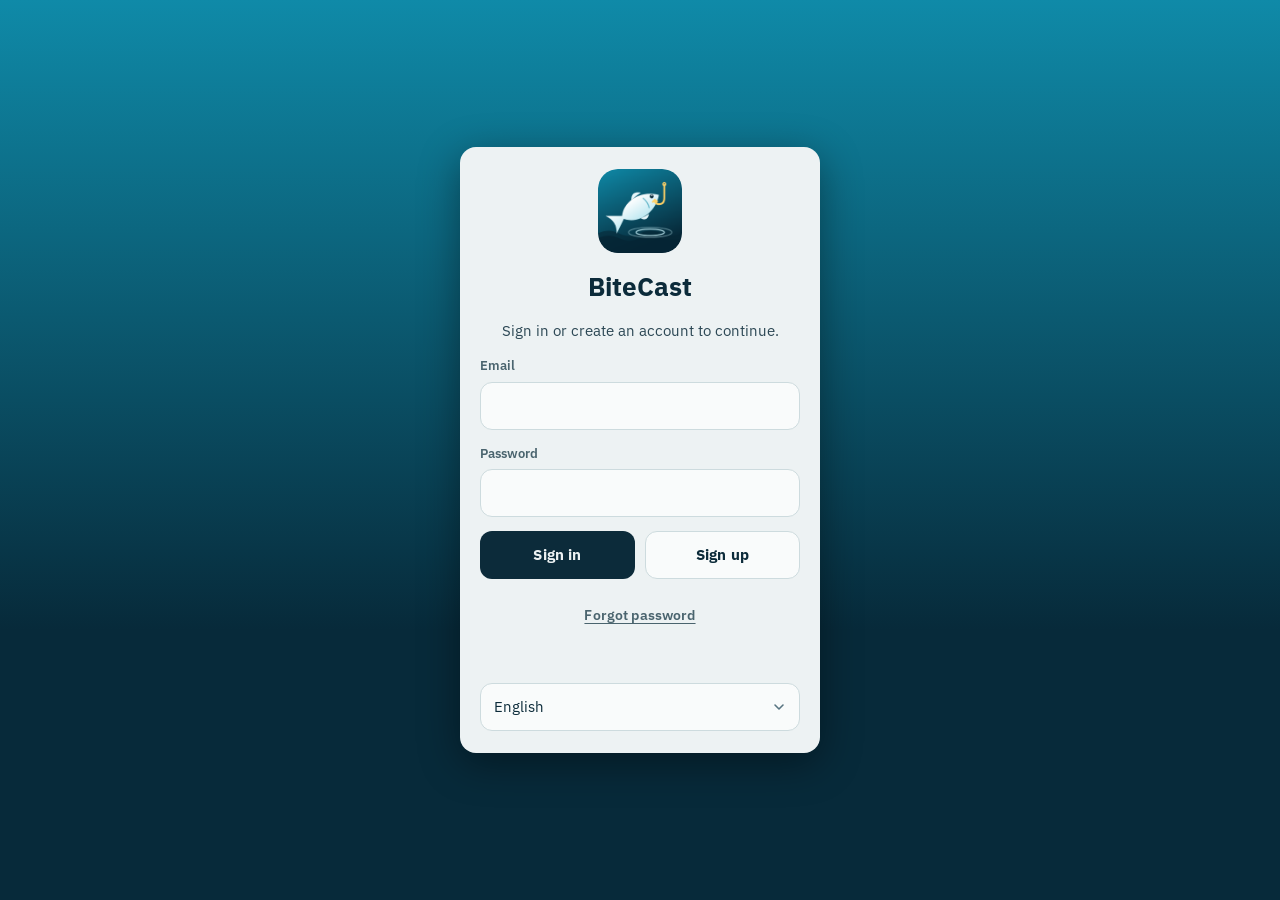
==== index.html @ e024a62d "Add files via upload" ====
<!doctype html>
<html lang="el">
<head>
<meta charset="utf-8">
<meta name="viewport" content="width=device-width,initial-scale=1,viewport-fit=cover,interactive-widget=resizes-content">
<meta name="theme-color" content="#0c2b3a">
<meta name="mobile-web-app-capable" content="yes">
<meta name="apple-mobile-web-app-capable" content="yes">
<meta name="apple-mobile-web-app-title" content="BiteCast">
<link rel="manifest" href="manifest.webmanifest">
<link rel="icon" href="icon-192.png">
<link rel="apple-touch-icon" href="apple-touch-icon.png">
<title>BiteCast</title>
<style>html.rst{background:#0c2b3a url(icon-192.png) center/84px no-repeat fixed!important}html.rst body{visibility:hidden}</style>
<script>try{if(sessionStorage.getItem("psaro-restore"))document.documentElement.classList.add("rst");}catch(e){}</script>
<script>try{if(!localStorage.getItem("psaro-sess"))document.documentElement.classList.add("gated");}catch(e){}</script>
<link rel="preconnect" href="https://fonts.googleapis.com">
<link rel="preconnect" href="https://fonts.gstatic.com" crossorigin>
<link rel="stylesheet" href="https://fonts.googleapis.com/css2?family=Barlow+Condensed:wght@600;700&family=IBM+Plex+Mono:wght@400;500&family=IBM+Plex+Sans:wght@400;500;600&display=swap">
<link rel="stylesheet" href="leaflet.css">
<link rel="stylesheet" href="style.css">
<link rel="stylesheet" href="redesign.css">
</head>
<body>
<script src="startpick.js"></script>
<div id="gate" role="dialog" aria-label="BiteCast">
  <div class="gbox">
    <img src="icon-192.png" alt="" width="84" height="84" class="glogo">
    <h1>BiteCast</h1>
    <p class="gtag">Συνδέσου ή φτιάξε λογαριασμό για να συνεχίσεις.</p>
    <label class="f">Email<input type="email" id="gEmail" autocomplete="username" inputmode="email"></label>
    <label class="f">Κωδικός<input type="password" id="gPass" autocomplete="current-password"></label>
    <div class="row"><button class="btn" id="gLogin" type="button">Σύνδεση</button><button class="btn ghost" id="gSignup" type="button">Εγγραφή</button></div>
    <button class="btn ghost sm" id="gForgot" type="button">Ξέχασα τον κωδικό</button>
    <p class="note" id="gMsg" role="status"></p>
    <select id="langSel2" class="nosub" aria-label="Γλώσσα / Language"><option value="el">Ελληνικά</option><option value="en">English</option></select>
  </div>
</div>
<div id="profile" hidden role="dialog" aria-label="Προφίλ">
  <div class="pbox">
    <div class="phead"><div class="avatar big" id="pAvatar">?</div><div><b id="pNameShow"></b><div class="note" id="acWho"></div></div><button type="button" class="btn ghost sm" id="pClose">Κλείσιμο</button></div>
    <div id="pMain">
      <div class="seg" id="pRange" role="group" aria-label="Περίοδος"><button type="button" data-r="28" aria-pressed="true">28 ημέρες</button><button type="button" data-r="year" aria-pressed="false">Έτος</button><button type="button" data-r="all" aria-pressed="false">Όλα</button></div>
      <div class="card" id="pRng" style="margin:8px 0"></div>
      <div class="pstats" id="pStats"></div>
    </div>
    <div id="pSettings" hidden>
      <div class="row"><button class="backbtn" id="pBackMain" type="button" aria-label="Προφίλ" title="Προφίλ"><svg viewBox="0 0 24 24" aria-hidden="true"><path d="M15 5l-7 7 7 7"/></svg></button></div>
    <div class="card setcard">
      <h3>Λογαριασμός</h3>
      <label class="f">Όνομα
        <span class="inl"><input type="text" id="pName" maxlength="40" autocomplete="name"><button class="btn sm" id="pNameSave" type="button">Αποθήκευση</button></span>
      </label>
      <label class="f">Γλώσσα / Language<select id="langSel" class="nosub"><option value="el">Ελληνικά</option><option value="en">English</option></select></label>
    </div>
    <div class="card setcard">
      <h3>Συγχρονισμός</h3>
      <p class="note" id="acStatus"></p>
      <button class="btn sm" id="acSync" type="button">Συγχρονισμός τώρα</button>
    </div>
    <div class="card setcard">
      <h3>Κωδικός</h3>
      <label class="f">Νέος κωδικός
        <span class="inl"><input type="password" id="pPass" autocomplete="new-password"><button class="btn ghost sm" id="pPassSave" type="button">Αλλαγή</button></span>
      </label>
      <p class="note" id="pMsg" role="status"></p>
    </div>
    <div class="card" id="dgCard">
      <h3>Έλεγχος δεδομένων</h3>
      <p class="note">Ψάχνει για διπλά τσιμπήματα, έξοδοι που επικαλύπτονται ή κρατούν υπερβολικά πολύ, ξεχασμένη ενεργή έξοδο και λάθος σύνολα σε παλιές εξόδους. Τίποτα δεν αλλάζει χωρίς να το πατήσεις.</p>
      <div class="row"><button class="btn sm" id="dgRun" type="button">Έλεγχος τώρα</button></div>
      <div id="dgOut"></div>
    </div>
    <div class="card" id="pContacts">
      <h3>Επαφή ασφαλείας</h3>
      <p class="note">Το άτομο που ειδοποιείται αυτόματα αν δεν γυρίσεις στην ώρα σου ή αν χαθεί η επαφή μαζί σου. Δεν χρειάζεται να έχει την εφαρμογή.</p>
      <label class="f">Όνομα επαφής<input type="text" id="sfName" maxlength="40" autocomplete="off"></label>
      <label class="f">Τηλέφωνο επαφής (με κωδικό χώρας)<input type="tel" id="sfPhone" placeholder="+357…" inputmode="tel" autocomplete="off"></label>
      <label class="f">Email επαφής (αυτόματη ειδοποίηση)<input type="email" id="sfEmail" maxlength="80" autocomplete="off" inputmode="email"></label>
      <div id="sfTgBox" hidden>
        <div class="label">Telegram επαφής (αυτόματη ειδοποίηση, δωρεάν)</div>
        <div class="row"><button class="btn ghost sm" id="sfTgLink" type="button">Στείλε σύνδεσμο σύνδεσης</button></div>
        <p class="note" id="sfTgState"></p>
      </div>
      <div id="selfTgBox" hidden>
        <div class="label">Το δικό μου Telegram (έλεγχος «είσαι καλά;»)</div>
        <p class="note">Αν χαθεί η επαφή με το κινητό σου στη θάλασσα, το BiteCast σε ρωτάει πρώτα εσένα στο Telegram. Ειδοποιεί την επαφή σου μόνο αν δεν απαντήσεις.</p>
        <div class="row"><button class="btn ghost sm" id="selfTgLink" type="button">Σύνδεση του Telegram μου</button></div>
        <p class="note" id="selfTgState"></p>
      </div>
      <div class="row" style="margin-top:8px"><button class="btn sm" id="sfSave" type="button">Αποθήκευση επαφής</button></div>
      <p class="note" id="sfCMsg" role="status"></p>
    </div>
    <div class="card">
      <h3>Αναγνώριση ψαριού με AI</h3>
      <p class="note">Προαιρετικό. Η φωτογραφία στέλνεται στο Claude (Anthropic) για να προτείνει είδος. Χρειάζεσαι δικό σου κλειδί API από το console.anthropic.com με πιστωτικό υπόλοιπο, και η κάθε αναγνώριση χρεώνεται στον λογαριασμό σου. Φτιάξε ξεχωριστό κλειδί με χαμηλό όριο δαπανών. Το κλειδί μένει μόνο σε αυτή τη συσκευή.</p>
      <label class="f">Κλειδί API<input type="password" id="aiKey" autocomplete="off" placeholder="sk-ant-..."></label>
      <div class="row" style="margin-top:8px"><button class="btn sm" type="button" id="aiSave">Αποθήκευση</button><button class="btn sm ghost" type="button" id="aiClear">Διαγραφή κλειδιού</button></div>
      <div class="note" id="aiMsg" style="margin-top:6px"></div>
    </div>
    <div class="row"><button class="btn" id="acLogout" type="button">Αποσύνδεση</button></div>
    <p class="note verline" id="appVer" style="text-align:center;margin-top:10px"></p>
    </div>
  </div>
</div>
<div id="tripSheet" hidden role="dialog" aria-label="Έξοδος για ψάρεμα">
  <div class="pbox">
    <div class="card" id="safeCard">
      <div class="sheethead"><span></span><button type="button" class="btn ghost sm" id="tripClose">Κλείσιμο</button></div>
      <div class="sfhead"><h3 id="sfTitle">Έξοδος για ψάρεμα</h3><span class="pill" id="sfBadge" hidden></span></div>
      <div id="safeIdle">
        <p class="note">Συμπλήρωσε και πάτα Έναρξη όταν φεύγεις. Η εφαρμογή παρακολουθεί την έξοδό σου και ειδοποιεί αυτόματα την επαφή ασφαλείας σου αν κάτι δεν πάει καλά.</p>
        <p class="note sfwarn" id="sfNoC" hidden>Δεν έχεις ορίσει επαφή ασφαλείας. <button type="button" class="btn ghost sm" id="sfGoProf">Πρόσθεσέ την στο προφίλ</button></p>
        <button class="btn acc big" id="sfOpen" type="button" hidden>▶ Έναρξη εξόδου</button>
        <div id="sfForm">
          <div class="sfsec"><label class="f">Πού πας<input type="text" id="sfRoute" maxlength="120" placeholder="π.χ. Λατσί, ύφαλος βόρεια του φάρου"></label></div>
          <div class="sfsec"><div class="sflabel">Επιστροφή σε</div>
            <div class="sfdur" id="sfDur"><button type="button" class="chip" data-h="2">2 ώρες</button><button type="button" class="chip" data-h="4">4 ώρες</button><button type="button" class="chip" data-h="6">6 ώρες</button><button type="button" class="chip" data-h="8">8 ώρες</button></div>
            <label class="f sftime"><span>ή ώρα επιστροφής</span><input type="time" id="sfTime"></label></div>
          <div class="sfsec sfsafe"><div class="sflabel">Ασφάλεια</div>
            <label class="f">Έλεγχος αν χαθεί η επαφή με το κινητό
              <select id="sfSil"><option value="0">Χωρίς</option><option value="30">Μετά από 30 λεπτά</option><option value="60" selected>Μετά από 60 λεπτά</option><option value="90">Μετά από 90 λεπτά</option></select>
            </label>
            <p class="note" id="sfSilNote"></p></div>
          <button class="btn acc big sfgo" id="sfStart" type="button">▶ Έναρξη εξόδου</button>
        </div>
      </div>
      <div id="safeActive" hidden>
        <p><b id="sfInfo"></b></p>
        <p class="note" id="sfLast"></p>
        <p class="note" id="sfMon"></p>
        <p class="note sfwarn" id="sfWx" hidden></p>
        <div class="row"><button class="btn acc big" id="sfBack" type="button">■ Τέλος εξόδου</button></div>
        <div class="row" style="margin-top:8px">
          <button class="btn ghost" id="sfExt" type="button">+30 λεπτά</button>
          <button class="btn ghost" id="sfShare" type="button">Στείλε το σχέδιο</button>
        </div>
        <div class="row" style="margin-top:8px"><button class="btn danger" id="sfSos" type="button">Στείλε SOS με τη θέση μου</button></div>
      </div>
      <p class="note" id="sfSrv"></p>
      <p class="note" id="sfMsg" role="status"></p>
    </div>
  </div>
</div>
<div class="wrap">
  <header class="top">
    <div class="toprow">
      <div class="brand"><img src="icon-192.png" alt="" width="26" height="26" style="vertical-align:-6px;border-radius:6px;margin-right:8px">BiteCast</div>
      <div class="topr"><button type="button" id="tripBtn" class="tripbtn" aria-label="Έξοδος για ψάρεμα">▶ Έξοδος</button><button type="button" id="sosBtn" class="sosbtn" hidden aria-label="SOS">SOS</button><button type="button" id="profBtn" class="avatar" aria-label="Προφίλ">?</button></div>
    </div>
    <div class="mapbrand" aria-hidden="true"><img src="icon-192.png" alt="" width="24" height="24"><span>BiteCast</span></div>
    <div class="stripwrap"><div class="strip" id="hdrStrip"></div><button type="button" class="sc more" id="hdrToggle" aria-expanded="false" aria-label="Περισσότερες λεπτομέρειες">Όλα ▾</button></div>
    <div id="hdrMore" hidden>
    <div class="card" id="seaCard">
      <h3>Θάλασσα και ρεύμα</h3>
      <div class="tiles" id="seaTiles"></div>
      <p class="note" id="seaNote" style="margin:8px 0 0"></p>
    </div>
    <div class="card skycard">
      <h3>Ουρανός</h3>
      <div class="moonrow">
        <svg id="moonSvg" width="92" height="92" viewBox="-24 -24 48 48" aria-hidden="true" class="moonsvg"></svg>
        <div>
          <h3 id="moonName" style="margin:0"></h3>
          <div class="muted" id="moonSub"></div>
          <div class="illum"><i id="illumBar"></i></div>
          <div class="note" id="moonNext" style="margin-top:6px"></div>
        </div>
      </div>
      <svg id="sunArc" viewBox="0 0 320 120" class="sunarc" aria-hidden="true"></svg>
      <div class="times mono" id="sunTimes" style="margin-top:8px"></div>
    </div>
    </div>
  </header>

  <!-- ΣΗΜΕΡΑ -->
  <section class="tab" id="tab-today" hidden>
    <div class="seg tabseg" role="group" aria-label="Καιρός"><button type="button" data-go="today" aria-pressed="true">Σήμερα</button><button type="button" data-go="fc" aria-pressed="false">Πρόγνωση</button></div>
    <div class="card hero2" id="liveBox">
      <div class="h2top">
        <div><div class="label">Καιρός από την τοποθεσία σου</div><div class="note" id="liveSub"></div></div>
        <button class="btn sm" id="liveRefresh" type="button">Ανανέωση</button>
      </div>
      <div class="h2score">
        <div class="ring">
          <svg viewBox="0 0 120 120" aria-hidden="true"><circle class="rbg" cx="60" cy="60" r="52"/><circle class="rfg" id="ringFg" cx="60" cy="60" r="52" transform="rotate(-90 60 60)"/></svg>
          <div class="score" id="score">0<small>/100</small></div>
        </div>
        <div class="h2txt">
          <div class="label">Δείκτης δραστηριότητας ψαριών</div>
          <p id="scoreText" class="big"></p>
          <span class="pill" id="safePill"></span>
          <div class="note" id="safeText" style="margin-top:4px"></div>
        </div>
      </div>
      <div class="tiles" id="tiles"></div>
      <div id="liveMain" hidden></div>
      <details class="scen">
        <summary>Αλλαγή σεναρίου (ημέρα, άνεμος, κύμα…)</summary>
        <div class="grid2 stack" style="margin-top:10px">
          <label class="f">Ημέρα εξόδου<input type="date" id="dDate"></label>
          <label class="f">Πίεση
            <select id="dPress">
              <option value="slow">Πέφτει αργά</option>
              <option value="stable" selected>Σταθερή</option>
              <option value="rise">Ανεβαίνει</option>
              <option value="fast">Πέφτει απότομα</option>
            </select>
          </label>
          <label class="f"><span>Άνεμος <b class="mono" id="vWind"></b></span><input type="range" id="dWind" min="0" max="40" step="1" value="8"></label>
          <label class="f"><span>Κύμα <b class="mono" id="vWave"></b></span><input type="range" id="dWave" min="0" max="3" step="0.1" value="0.4"></label>
          <label class="f">Ουρανός
            <select id="dCloud">
              <option value="clear">Καθαρός</option>
              <option value="part" selected>Λίγα σύννεφα</option>
              <option value="over">Συννεφιά</option>
            </select>
          </label>
          <div class="f"><span>Πρόγνωση</span>
            <span><a href="https://www.windy.com" target="_blank" rel="noopener">Windy</a> · <a href="https://www.windguru.cz" target="_blank" rel="noopener">Windguru</a></span>
          </div>
        </div>
        <p class="note" style="margin:10px 0 0">Ο άνεμος, το κύμα, η πίεση και ο ουρανός έρχονται αυτόματα από την τοποθεσία σου. Μπορείς να τα αλλάξεις με το χέρι για να δεις άλλα σενάρια.</p>
      </details>
    </div>

    <div class="card" id="factorsCard">
      <h3>Γιατί αυτός ο βαθμός</h3>
      <div class="factors" id="factors"></div>
    </div>

    <div class="card">
      <h3>Ώρες της ημέρας</h3>
      <svg class="chart" id="hourChart" viewBox="0 0 480 150" role="img" aria-label="Δείκτης δραστηριότητας ανά ώρα"></svg>
      <div class="label" style="margin-top:8px">Καλύτερα παράθυρα</div>
      <div class="win" id="windows"></div>
      <p class="note" style="margin:10px 0 0">Ώρες της τοποθεσίας σου. Βασίζονται σε χαράματα, σούρουπο και θέση της σελήνης. Η σελήνη υπολογίζεται κατά προσέγγιση, με απόκλιση περίπου μίας ώρας.</p>
    </div>

    <div class="card" id="bestCard">
      <h3>Πού να πας τώρα</h3>
      <div id="bestBody"></div>
    </div>

    <div class="card" id="recoCard" hidden>
      <h3>Τι να βάλεις τώρα</h3>
      <div id="recoBody"></div>
    </div>

    <p class="note">Καιρός και κύμα: <a href="https://open-meteo.com" target="_blank" rel="noopener">Open-Meteo.com</a> (θαλάσσια δεδομένα: DWD). Ενδεικτικές τιμές, όχι επίσημη πρόγνωση.</p>
  </section>

  <!-- ΠΡΟΓΝΩΣΗ -->
  <section class="tab" id="tab-fc" hidden>
    <div class="seg tabseg" role="group" aria-label="Καιρός"><button type="button" data-go="today" aria-pressed="false">Σήμερα</button><button type="button" data-go="fc" aria-pressed="true">Πρόγνωση</button></div>
    <div class="seg" id="fcSeg" role="group" aria-label="Είδος πρόγνωσης"><button type="button" data-s="gen" aria-pressed="true">Γενική πρόγνωση</button><button type="button" data-s="mine" aria-pressed="false">Δικά μου δεδομένα</button><button type="button" data-s="adv" aria-pressed="false">Τι να ψαρέψω</button></div>
    <div class="card" id="plCard">
      <div class="label srlbl">Τοποθεσία</div>
      <div class="chips" id="plChips"></div>
      <div class="plbar">
        <div class="plsearch">
          <input type="search" id="plQ" maxlength="60" placeholder="Αναζήτηση π.χ. Λεμεσός" autocomplete="off" aria-label="Αναζήτηση τοποθεσίας">
          <button class="plgo" id="plGo" type="button" aria-label="Αναζήτηση" title="Αναζήτηση"><svg viewBox="0 0 24 24" aria-hidden="true"><circle cx="11" cy="11" r="6.5"/><path d="M16 16l4.5 4.5"/></svg></button>
        </div>
        <button class="plic" id="plSpots" type="button" aria-label="Από τα σημεία μου" title="Από τα σημεία μου"><svg viewBox="0 0 24 24" aria-hidden="true"><path d="M12 21s-6-5.6-6-10.2A6 6 0 0 1 18 10.8C18 15.4 12 21 12 21z"/><circle cx="12" cy="10.5" r="2.2"/></svg></button>
        <button class="plic" id="plMap" type="button" aria-label="Επιλογή στον χάρτη" title="Επιλογή στον χάρτη"><svg viewBox="0 0 24 24" aria-hidden="true"><path d="M9 4L3.5 6v14L9 18l6 2 5.5-2V4L15 6 9 4z"/><path d="M9 4v14M15 6v14"/></svg></button>
      </div>
      <div class="list" id="plRes"></div>
      <div class="chips" id="plSpotList" hidden></div>
    </div>
    <div id="fcGen">
    <div class="card" id="fcHead">
      <div class="fchead">
        <div class="fcid"><div class="fckick">Πρόγνωση για</div><h3 id="fcName"></h3><div class="note" id="fcSub"></div></div>
        <div class="fcact"><button class="btn sm ghost" id="fcWatch" type="button" aria-pressed="false">🔔 Ειδοποιήσεις</button><button class="btn sm ghost" id="fcRefresh" type="button">Ανανέωση</button></div></div>
      <div class="fcbest" id="fcBest"></div>
      <div class="wk" id="fcWeek"></div>
      <div class="row" style="margin-top:8px;gap:6px"><button class="btn ghost sm" id="plRen" type="button" hidden>✏️ Μετονομασία</button><button class="btn ghost sm" id="plDel" type="button" hidden>🗑 Διαγραφή τοποθεσίας</button></div>
    </div>
    <div class="list" id="fcDays"></div>
    <p class="note" id="fcNote"></p>
    <div class="card" id="ntCard">
      <h3>Ειδοποιήσεις για καλές μέρες</h3>
      <p class="note">Σε ειδοποιεί όταν η πρόγνωση των επόμενων 7 ημερών δείχνει καλή μέρα ψαρέματος στις τοποθεσίες που έχουν 🔔. Κάθε τοποθεσία που αναζητάς προστίθεται αυτόματα.</p>
      <label class="chk" style="border:0"><input type="checkbox" id="ntOn"><label for="ntOn">Ειδοποίησέ με για καλές μέρες</label></label>
      <label class="chk" style="border:0"><input type="checkbox" id="ntPress" checked><label for="ntPress">Ειδοποίησέ με και για απότομες αλλαγές πίεσης</label></label>
      <label class="chk" style="border:0"><input type="checkbox" id="ntTurn"><label for="ntTurn">Ειδοποίησέ με στις καμπές της πίεσης (πριν και μόλις αρχίσει άνοδος ή πτώση)</label></label>
      <label class="f" style="margin-top:8px">Ελάχιστος δείκτης<select id="ntThr"><option value="65">65</option><option value="70">70</option><option value="75" selected>75</option><option value="80">80</option><option value="85">85</option></select></label>
      <div class="row" style="margin-top:8px"><button class="btn sm ghost" type="button" id="ntTest">Δοκιμαστική ειδοποίηση</button></div>
      <div class="note" id="ntMsg" style="margin-top:6px"></div>
    </div>
    <p class="note">Καιρός και κύμα: <a href="https://open-meteo.com" target="_blank" rel="noopener">Open-Meteo.com</a>. Ενδεικτικό μοντέλο, όχι επίσημη πρόγνωση. Η ακρίβεια μειώνεται μετά τις πρώτες 3 ημέρες.</p>
    </div>
    <div id="fcMine" hidden></div>
    <div id="fcAdv" hidden></div>
  </section>

  <!-- ΧΑΡΤΗΣ -->
  <section class="tab" id="tab-map">
    <div class="mapbox">
      <div id="lmap" aria-label="Παγκόσμιος χάρτης"></div>
      <div class="mapbtns">
        <button class="mbtn" id="bLayer" type="button" aria-label="Δορυφόρος ή χάρτης" title="Δορυφόρος / χάρτης"><svg viewBox="0 0 24 24"><path d="M12 3l9 5-9 5-9-5 9-5z"/><path d="M3 13l9 5 9-5"/></svg></button>
        <button class="mbtn" id="bSea" type="button" aria-pressed="false" aria-label="Ναυτικά σήματα" title="Ναυτικά σήματα (OpenSeaMap)"><svg viewBox="0 0 24 24"><path d="M12 3v14"/><path d="M12 5l6 5-6 3"/><path d="M5 20c3-3 5-3 7 0s4 3 7 0"/></svg></button>
        <button class="mbtn" id="bDepthMap" type="button" aria-pressed="false" aria-label="Βάθη θάλασσας" title="Βάθη θάλασσας (EMODnet)"><svg viewBox="0 0 24 24"><path d="M3 8c3-3 5-3 7 0s4 3 7 0 3-2 4-1"/><path d="M3 13c3-3 5-3 7 0s4 3 7 0 3-2 4-1"/><path d="M3 18c3-3 5-3 7 0s4 3 7 0 3-2 4-1"/></svg></button>
        <button class="mbtn" id="bZones" type="button" aria-pressed="true" aria-label="Απαγορευμένες περιοχές" title="Απαγορευμένες περιοχές ψαρέματος"><svg viewBox="0 0 24 24"><circle cx="12" cy="12" r="8"/><path d="M6.5 6.5l11 11"/></svg></button>
        <button class="mbtn" id="bQuick" type="button" aria-label="Γρήγορο τσίμπημα" title="Γρήγορο τσίμπημα (ένα πάτημα)"><svg viewBox="0 0 24 24"><path d="M13 2L5 14h6l-1 8 8-12h-6l1-8z"/></svg></button>
        <button class="mbtn" id="bLoc" type="button" aria-label="Η θέση μου" title="Η θέση μου"><svg viewBox="0 0 24 24"><circle cx="12" cy="12" r="4"/><path d="M12 2v4M12 18v4M2 12h4M18 12h4"/></svg></button>
        <button class="mbtn" id="bSpotPick" type="button" aria-label="Αποθήκευση σημείου στη θέση μου" title="Αποθήκευση σημείου εδώ που είμαι"><svg viewBox="0 0 24 24"><path d="M12 21s-6-6-6-11a6 6 0 1112 0c0 5-6 11-6 11z"/><path d="M12 7v6M9 10h6"/></svg></button>
      </div>
      <div class="zonewarn" id="zoneWarn" hidden></div>
      <div class="maphint" id="mapHint" hidden><span id="mapHintTxt"></span><button class="btn sm ghost" type="button" id="mapHintX">Άκυρο</button></div>
    </div>
    <p class="note" style="margin:-6px 0 0">Δορυφορική εικόνα: Esri. Χάρτης: © OpenStreetMap. Ναυτικά σήματα: OpenSeaMap. Δεν κάνει για ναυσιπλοΐα.</p>

    <form class="card" id="spotForm" hidden>
      <div class="fhead sfhead2"><h3 id="spotFormTitle">Νέο σημείο</h3><button class="btn ghost sm" type="button" id="sClose" aria-label="Κλείσιμο">✕</button></div>
      <div class="grid2 stack">
        <label class="f">Όνομα<input type="text" id="sName" required maxlength="60" placeholder="π.χ. Ύφαλος νότια του φάρου"></label>
        <label class="f">Τύπος
          <select id="sType">
            <option>Βράχια / ύφαλος</option><option>Άμμος</option><option>Ναυάγιο</option>
            <option>Ταμπλά / κατωφλι</option><option>Ρεύμα / ανοιχτά</option><option>Λιμάνι / μώλος</option><option>Άλλο</option>
          </select>
        </label>
        <label class="f">Γεωγραφικό πλάτος<input type="text" id="sLat" class="coordin" placeholder="N 35°03.602′"></label>
        <label class="f">Γεωγραφικό μήκος<input type="text" id="sLon" class="coordin" placeholder="E 032°23.856′"></label>
        <label class="f">Βάθος (m)<input type="number" id="sDepth" min="0" max="2000" step="1" inputmode="numeric"></label>
        <label class="f">Σημειώσεις<textarea id="sNotes" maxlength="400" placeholder="Δόλωμα, ρεύμα, ώρα που δούλεψε"></textarea></label>
      </div>
      <div class="err" id="sErr" role="alert"></div>
      <div class="row" style="margin-top:10px">
        <button class="btn acc" type="submit">Αποθήκευση</button>
        <button class="btn ghost" type="button" id="sCancel">Άκυρο</button>
      </div>
    </form>
    <div class="row"><button class="btn" type="button" id="sNew">Νέο σημείο με συντεταγμένες</button></div>
    <h2 style="margin:6px 0 0">Σημεία σου</h2>

    <div class="list" id="spotList"></div>
  </section>

  <!-- ΗΜΕΡΟΛΟΓΙΟ -->
  <section class="tab" id="tab-log" hidden>
    <div><h2>Ημερολόγιο</h2></div>
    <div class="seg" id="logSeg" role="group" aria-label="Προβολή ημερολογίου">
      <button type="button" data-l="trips" aria-pressed="true">Έξοδοι</button>
      <button type="button" data-l="bites" aria-pressed="false">Τσιμπήματα</button>
      <button type="button" data-l="stats" aria-pressed="false">Στατιστικά</button>
    </div>
    <div class="card" id="logRange"></div>
    <div class="col" id="l-trips">
    <div class="card stats" id="stats"></div>

    <button class="btn acc" type="button" id="tNew">+ Προσθήκη εξόδου χειροκίνητα</button>
    <form class="card" id="tripForm" hidden>
      <h3>Νέα έξοδος</h3>
      <div class="grid2 stack">
        <label class="f">Ημερομηνία<input type="date" id="tDate" required></label>
        <label class="f">Σημείο<input type="text" id="tSpot" list="spotNames" maxlength="60" placeholder="Επίλεξε ή γράψε"><datalist id="spotNames"></datalist></label>
        <label class="f">Τεχνική
          <select id="tTech"><option>Βυθού</option><option>Jigging</option><option>Τρόλινγκ</option><option>Spinning</option><option>Ζωντανό δόλωμα</option><option>Δίχτυ</option><option>Παραγάδι</option><option>Ζεμπίλι / παγίδα</option><option>Άλλο</option></select>
        </label>
        <label class="f">Είδη<input type="text" id="tSpecies" maxlength="80" placeholder="π.χ. σαργός, λιθρίνι"></label>
        <label class="f">Ψάρια (τεμάχια)<input type="number" id="tCount" min="0" step="1" inputmode="numeric" value="0"></label>
        <label class="f">Συνολικό βάρος (kg)<input type="number" id="tKg" min="0" step="0.1" inputmode="decimal" value="0"></label>
      </div>
      <label class="f" style="margin-top:12px">Σημειώσεις<textarea id="tNotes" maxlength="500" placeholder="Δόλωμα, άνεμος, ώρες, τι δούλεψε"></textarea></label>
      <div class="row" style="margin-top:10px"><button class="btn acc" type="submit">Αποθήκευση εξόδου</button><button class="btn ghost" type="button" id="tCancel">Άκυρο</button></div>
    </form>

    <div class="list" id="tripList"></div>
    </div>

    <div class="col" id="l-bites" hidden>
      <button class="btn acc" type="button" id="bNew">+ Νέο τσίμπημα</button>
      <label class="f" id="logSpWrap"><span>Είδος ψαριού</span><select id="logSp"><option value="">Όλα τα είδη</option></select></label>
      <div class="list" id="biteList"></div>
      <div class="list" id="missList"></div>
    </div>

    <div class="col" id="l-stats" hidden>
      <div class="seg" id="stSeg" role="group" aria-label="Στατιστικά"><button type="button" data-st="rod" aria-pressed="true">Ψάρεμα</button><button type="button" data-st="gear" aria-pressed="false">Στατικά</button></div>
      <div class="col" id="stGear" hidden></div>
      <label class="f">Είδος<select id="stSpecies"><option value="">Όλα τα είδη</option></select></label>
      <div class="col" id="stBody"></div>
    </div>

    <div class="card">
      <h3>Αντίγραφο ασφαλείας</h3>
      <p class="note">Τα δεδομένα και οι φωτογραφίες μένουν σε αυτή τη συσκευή. Κάνε εξαγωγή κάθε τόσο και πριν αλλάξεις κινητό. Το αρχείο περιέχει και τις φωτογραφίες.</p>
      <div class="row">
        <button class="btn sm" id="expBtn" type="button">Εξαγωγή</button>
        <button class="btn sm ghost" id="csvBites" type="button">CSV τσιμπήματα</button>
        <button class="btn sm ghost" id="csvTrips" type="button">CSV έξοδοι</button>
        <label class="btn sm ghost" style="cursor:pointer">Εισαγωγή<input type="file" id="impFile" accept="application/json,.json" hidden></label>
      </div>
      <div class="note" id="impMsg" style="margin-top:6px"></div>
    </div>
  </section>

  <!-- ΟΔΗΓΟΣ -->
  <section class="tab" id="tab-guide" hidden>
    <div class="row" style="align-items:center;gap:10px"><button type="button" class="backbtn" id="gBackProf" aria-label="Προφίλ" title="Προφίλ"><svg viewBox="0 0 24 24" aria-hidden="true"><path d="M15 5l-7 7 7 7"/></svg></button><h2 style="margin:0">Οδηγός</h2></div>
    <div class="seg" role="group" aria-label="Ενότητα οδηγού">
      <button type="button" data-g="species" aria-pressed="true">Είδη</button>
      <button type="button" data-g="tech" aria-pressed="false">Τεχνικές</button>
      <button type="button" data-g="law" aria-pressed="false">Νόμοι</button>
      <button type="button" data-g="safety" aria-pressed="false">Ασφάλεια</button>
      <button type="button" data-g="shops" aria-pressed="false">Μαγαζιά</button>
    </div>
    <div id="g-species" class="list">
      <input type="text" id="spQ" placeholder="Αναζήτηση είδους (ελληνικά, αγγλικά, λατινικά)" aria-label="Αναζήτηση είδους">
      <div class="note" id="spCount"></div>
      <div class="list" id="spList"></div>
      <button class="btn ghost" type="button" id="spOnline" hidden>Αναζήτηση online (GBIF)</button>
    </div>
    <div id="g-tech" class="list" hidden></div>
    <div id="g-law" class="list" hidden></div>
    <div id="g-shops" class="list" hidden>
      <div class="card">
        <h3>Κοντινά μαγαζιά ψαρικής</h3>
        <p class="note">Ανοίγει το Google Maps με αναζήτηση γύρω από τη θέση σου, με ώρες, τηλέφωνα και οδηγίες. Η θέση δεν αποθηκεύεται στην εφαρμογή.</p>
        <div class="row" style="margin-top:8px"><button class="btn acc" type="button" id="sShops">Άνοιγμα στο Google Maps</button></div>
      </div>
    </div>
    <div id="g-safety" hidden>
      <div class="card">
        <h3>Λίστα πριν την έξοδο</h3>
        <div id="checks"></div>
        <p class="note" style="margin:10px 0 0">Γενική λίστα. Έλεγξε τις υποχρεώσεις που ισχύουν για το σκάφος και την άδεια ψαρέματος σου.</p>
      </div>
      <div class="card" style="margin-top:16px">
        <h3>Κανονισμοί</h3>
        <p>Ελάχιστα μεγέθη, κλειστές περιόδοι, προστατευόμενα είδη και άδειες αλλάζουν. Επιβεβαίωσέ τα πάντα στο Τμήμα Αλιείας και Θαλασσίων Ερευνών πριν κρατήσεις ψάρι.</p>
      </div>
    </div>
  </section>
</div>

<div class="sheet" id="sheet" hidden>
  <form class="sheet-in" id="biteForm" autocomplete="off">
    <div class="fhead"><h3 id="bTitle">Νέο ψάρι</h3><button class="btn ghost sm" type="button" id="bClose" aria-label="Κλείσιμο">✕</button></div>
    <section class="fsec">
      <div class="f" style="position:relative">
        <label for="bSpecies" class="flab">Είδος ψαριού</label>
        <div class="spin">
          <input type="text" id="bSpecies" required maxlength="60" placeholder="π.χ. λαβράκι, tuna, Seriola" autocapitalize="none">
          <label class="btn ghost sm icb" aria-label="Κάμερα" title="Κάμερα"><svg viewBox="0 0 24 24" aria-hidden="true"><path d="M4 8h3l1.6-2.2h6.8L17 8h3v11H4z"/><circle cx="12" cy="13.2" r="3.2"/></svg><input type="file" id="bCam" accept="image/*" capture="environment" hidden></label>
          <label class="btn ghost sm icb" aria-label="Συλλογή" title="Συλλογή"><svg viewBox="0 0 24 24" aria-hidden="true"><rect x="3.5" y="5" width="17" height="14" rx="2"/><circle cx="9" cy="10" r="1.6"/><path d="M4 17l5-4.5 3.5 3 3-2.5L20 17"/></svg><input type="file" id="bFile" accept="image/*" multiple hidden></label>
        </div>
        <div class="sug" id="bSug" hidden></div>
      </div>
      <div class="chips" id="bChipsSp"></div>
      <div class="row fphoto">
        <div id="bPrevs" class="bprevs" hidden></div><span id="bPhCnt" class="note"></span>
        <img id="bPrev" class="thumb" alt="Προεπισκόπηση" hidden>
        <button class="btn ghost sm" type="button" id="bPrevX" hidden>Αφαίρεση όλων</button>
        <button class="btn sm" type="button" id="bAI" hidden>🔍 Αναγνώριση με AI</button>
      </div>
      <div id="bAIOut" class="chips"></div>
      <div class="note" id="bAIMsg"></div>
    </section>
    <section class="fsec">
      <div class="fgrid3">
        <label class="f">Βάρος (kg)<input type="number" id="bKg" min="0" step="0.1" inputmode="decimal"></label>
        <label class="f">Μήκος (cm)<input type="number" id="bLen" min="0" step="1" inputmode="numeric"></label>
        <label class="f">Βάθος (m)<input type="number" id="bDepth" min="0" max="11000" step="1" inputmode="numeric"></label>
      </div>
      <div class="note" id="bMinNote" hidden></div>
      <label class="chk" style="display:flex;align-items:center;gap:10px;margin-top:8px;font-weight:600"><input type="checkbox" id="bMulti" style="width:22px;height:22px"><span>Πολλά ψάρια μαζί (μία εγγραφή)</span></label>
      <div id="bMultiBox" hidden><label class="f">Πλήθος ψαριών<input type="number" id="bCnt" min="2" max="9999" step="1" inputmode="numeric" placeholder="π.χ. 30"></label><div class="note">Γράψε πόσα έπιασες και τα συνολικά κιλά τους. Μετράνε ως ψάρια στα στατιστικά.</div></div>
      <label class="chk" style="display:flex;align-items:center;gap:10px;margin-top:8px;font-weight:600"><input type="checkbox" id="bRel" style="width:22px;height:22px"><span>Catch &amp; release: το άφησα ελεύθερο</span></label>
      <div class="note" id="bLaw"></div>
    </section>
    <section class="fsec">
      <div class="fgrid2">
        <label class="f">Πότε<input type="datetime-local" id="bWhen" required></label>
        <label class="f">Θέση
          <select id="bLocMode"><option value="auto">Η θέση μου (GPS)</option><option value="spot">Αποθηκευμένο σημείο</option><option value="keep" hidden>Όπως είναι</option>
              <option value="pick">Επιλογή στον χάρτη</option><option value="coords">Συντεταγμένες</option><option value="none">Χωρίς θέση</option></select>
        </label>
      </div>
      <label class="f" id="bSpotWrap" hidden>Σημείο<select id="bSpot"><option value="">—</option></select></label>
      <div id="bCoordWrap" hidden>
        <div class="fgrid2">
          <label class="f">Πλάτος<input type="text" id="bLat" class="coordin" placeholder="N 35°03.602′"></label>
          <label class="f">Μήκος<input type="text" id="bLon" class="coordin" placeholder="E 32°23.856′"></label>
        </div>
        <div class="note">Μοίρες και λεπτά, όπως στο πλότερ. Δέχεται και επικόλληση ολόκληρου του ζεύγους.</div>
      </div>
      <div id="bPickWrap" class="fpick" hidden><button class="btn sm" type="button" id="bPickBtn">Διάλεξε στον χάρτη</button> <span class="note" id="bPickTxt"></span></div>
    </section>
    <details class="fmore">
      <summary>Περισσότερα στοιχεία</summary>
      <div class="f" id="bTackleWrap"><span>Καλάμι / σετ</span><div class="tkchips" id="bTackle"></div><span style="margin-top:8px">Τερματικό</span><div class="tkchips" id="bTerm"></div><div id="bTkW"></div><p class="note" id="bTkSug" hidden></p></div>
      <div class="fgrid2">
        <label class="f">Δόλωμα ή τεχνητό<input type="text" id="bBait" maxlength="60" placeholder="π.χ. ζωντανό καλαμάρι"></label>
        <label class="f">Τεχνική
          <select id="bTech"><option>Βυθού</option><option>Jigging</option><option>Τρόλινγκ</option><option>Spinning</option><option>Ζωντανό δόλωμα</option><option>Δίχτυ</option><option>Παραγάδι</option><option>Ζεμπίλι / παγίδα</option><option>Άλλο</option></select>
        </label>
        <label class="f">Πίεση (hPa)<input type="number" id="bPress" min="850" max="1100" step="1" inputmode="numeric"></label>
        <label class="f">Άνεμος (Bft)<select id="bWindM"><option value="">Αυτόματα</option><option value="0">0 · νηνεμία</option><option value="1">1</option><option value="2">2</option><option value="3">3</option><option value="4">4</option><option value="5">5</option><option value="6">6</option><option value="7">7</option><option value="8">8</option><option value="9">9</option><option value="10">10+</option></select></label>
        <label class="f">Διεύθυνση ανέμου<select id="bWdirM"><option value="">Αυτόματα</option><option value="0">Βόρειος (Β)</option><option value="1">Βορειοανατολικός (ΒΑ)</option><option value="2">Ανατολικός (Α)</option><option value="3">Νοτιοανατολικός (ΝΑ)</option><option value="4">Νότιος (Ν)</option><option value="5">Νοτιοδυτικός (ΝΔ)</option><option value="6">Δυτικός (Δ)</option><option value="7">Βορειοδυτικός (ΒΔ)</option></select></label>
      </div>
      <label class="f" id="bTripWrap">Έξοδος<select id="bTrip"><option value="">Καμία έξοδος</option></select></label>
            <div class="chips" id="bChipsBait"></div>
      <label class="f">Σημειώσεις<textarea id="bNotes" maxlength="300" rows="2"></textarea></label>
      <p class="note">Στην αποθήκευση παίρνονται αυτόματα ο καιρός και η θάλασσα της στιγμής (για παλιότερη ώρα μένουν κενά). Η σελήνη υπολογίζεται από την ώρα.</p>
    </details>
    <div class="err" id="bErr" role="alert"></div>
    <button class="btn acc fsave" type="submit">Αποθήκευση</button>
  </form>
</div>
<div class="toast" id="toast" hidden></div>

<nav class="tabs" role="tablist" aria-label="Ενότητες">
  <button role="tab" data-tab="map" aria-selected="true"><svg viewBox="0 0 24 24"><circle cx="12" cy="12" r="9"/><path d="M3 12h18M12 3c3 3 3 15 0 18M12 3c-3 3-3 15 0 18"/></svg>Χάρτης</button>
  <button role="tab" data-tab="fc" aria-selected="false"><svg viewBox="0 0 24 24"><circle cx="13" cy="4.6" r="1.6"/><path d="M13 6.2V12a3.6 3.6 0 01-7.2 0"/><path d="M5.8 12v-2.2"/><path d="M2.5 20.2c2-2 3.5-2 5.5 0s3.5 2 5.5 0 3.5-2 5.5 0"/></svg>Ψάρεμα</button>
  <button class="fab" id="fab" type="button" aria-label="Νέο τσίμπημα"><svg viewBox="0 0 24 24"><path d="M12 5v14M5 12h14"/></svg></button>
  <button role="tab" data-tab="log" aria-selected="false"><svg viewBox="0 0 24 24"><path d="M5 4h11a3 3 0 013 3v13H8a3 3 0 01-3-3V4z"/><path d="M8 17h11"/></svg>Ημερολόγιο</button>
  <button type="button" id="navProf" class="navprof" aria-label="Προφίλ"><span class="navav" id="navProfAv">?</span>Προφίλ</button>
</nav>

<script>
/* Οι υπόλοιπες δέσμες φορτώνουν μετά την πρώτη εικόνα, ώστε η οθόνη επιλογής να φαίνεται αμέσως. Η σειρά εκτέλεσης είναι ίδια με πριν. */
(function(){var L=["leaflet.js", "species.js", "cy100.js", "regions.js", "rules.js", "i18n.js", "forecast.js", "personal.js", "push-config.js", "zones.js", "units.js", "version.js", "coords.js", "hist.js", "bitewx.js", "dialog.js", "range.js", "app.js", "cloud.js", "inbox.js", "extras.js", "forecast-tab.js", "coastgrid.js", "exposure.js", "todayloc.js", "mine-tab.js", "knowledge.js", "ext.js", "advisor.js", "diag.js", "track.js", "mapwx.js", "tripui.js", "profile-view.js", "tackle-lib.js", "tackle-guide.js", "tackle.js", "knots.js", "orient.js", "navigator.js", "bathy-lines.js", "route.js", "direct.js", "sea.js", "cards.js", "dams.js", "ports.js", "smart.js", "insights.js", "speciespick.js", "community.js", "gearstats.js", "techs.js", "gear.js", "tools.js", "redesign.js", "divelog.js", "ruler.js", "windwatch.js", "windmap.js", "windlocal.js", "seastate.js", "tripform.js", "plotterscan.js", "boat.js"],ran=false;
function go(){if(ran)return;ran=true;for(var i=0;i<L.length;i++){var s=document.createElement('script');s.src=L[i];s.async=false;document.body.appendChild(s);}}
try{requestAnimationFrame(function(){setTimeout(go,0);});}catch(e){}
setTimeout(go,400);})();
</script>
</body>
</html>
---- leaflet.css ----
/* required styles */

.leaflet-pane,
.leaflet-tile,
.leaflet-marker-icon,
.leaflet-marker-shadow,
.leaflet-tile-container,
.leaflet-pane > svg,
.leaflet-pane > canvas,
.leaflet-zoom-box,
.leaflet-image-layer,
.leaflet-layer {
	position: absolute;
	left: 0;
	top: 0;
	}
.leaflet-container {
	overflow: hidden;
	}
.leaflet-tile,
.leaflet-marker-icon,
.leaflet-marker-shadow {
	-webkit-user-select: none;
	   -moz-user-select: none;
	        user-select: none;
	  -webkit-user-drag: none;
	}
/* Prevents IE11 from highlighting tiles in blue */
.leaflet-tile::selection {
	background: transparent;
}
/* Safari renders non-retina tile on retina better with this, but Chrome is worse */
.leaflet-safari .leaflet-tile {
	image-rendering: -webkit-optimize-contrast;
	}
/* hack that prevents hw layers "stretching" when loading new tiles */
.leaflet-safari .leaflet-tile-container {
	width: 1600px;
	height: 1600px;
	-webkit-transform-origin: 0 0;
	}
.leaflet-marker-icon,
.leaflet-marker-shadow {
	display: block;
	}
/* .leaflet-container svg: reset svg max-width decleration shipped in Joomla! (joomla.org) 3.x */
/* .leaflet-container img: map is broken in FF if you have max-width: 100% on tiles */
.leaflet-container .leaflet-overlay-pane svg {
	max-width: none !important;
	max-height: none !important;
	}
.leaflet-container .leaflet-marker-pane img,
.leaflet-container .leaflet-shadow-pane img,
.leaflet-container .leaflet-tile-pane img,
.leaflet-container img.leaflet-image-layer,
.leaflet-container .leaflet-tile {
	max-width: none !important;
	max-height: none !important;
	width: auto;
	padding: 0;
	}

.leaflet-container img.leaflet-tile {
	/* See: https://bugs.chromium.org/p/chromium/issues/detail?id=600120 */
	mix-blend-mode: plus-lighter;
}

.leaflet-container.leaflet-touch-zoom {
	-ms-touch-action: pan-x pan-y;
	touch-action: pan-x pan-y;
	}
.leaflet-container.leaflet-touch-drag {
	-ms-touch-action: pinch-zoom;
	/* Fallback for FF which doesn't support pinch-zoom */
	touch-action: none;
	touch-action: pinch-zoom;
}
.leaflet-container.leaflet-touch-drag.leaflet-touch-zoom {
	-ms-touch-action: none;
	touch-action: none;
}
.leaflet-container {
	-webkit-tap-highlight-color: transparent;
}
.leaflet-container a {
	-webkit-tap-highlight-color: rgba(51, 181, 229, 0.4);
}
.leaflet-tile {
	filter: inherit;
	visibility: hidden;
	}
.leaflet-tile-loaded {
	visibility: inherit;
	}
.leaflet-zoom-box {
	width: 0;
	height: 0;
	-moz-box-sizing: border-box;
	     box-sizing: border-box;
	z-index: 800;
	}
/* workaround for https://bugzilla.mozilla.org/show_bug.cgi?id=888319 */
.leaflet-overlay-pane svg {
	-moz-user-select: none;
	}

.leaflet-pane         { z-index: 400; }

.leaflet-tile-pane    { z-index: 200; }
.leaflet-overlay-pane { z-index: 400; }
.leaflet-shadow-pane  { z-index: 500; }
.leaflet-marker-pane  { z-index: 600; }
.leaflet-tooltip-pane   { z-index: 650; }
.leaflet-popup-pane   { z-index: 700; }

.leaflet-map-pane canvas { z-index: 100; }
.leaflet-map-pane svg    { z-index: 200; }

.leaflet-vml-shape {
	width: 1px;
	height: 1px;
	}
.lvml {
	behavior: url(#default#VML);
	display: inline-block;
	position: absolute;
	}


/* control positioning */

.leaflet-control {
	position: relative;
	z-index: 800;
	pointer-events: visiblePainted; /* IE 9-10 doesn't have auto */
	pointer-events: auto;
	}
.leaflet-top,
.leaflet-bottom {
	position: absolute;
	z-index: 1000;
	pointer-events: none;
	}
.leaflet-top {
	top: 0;
	}
.leaflet-right {
	right: 0;
	}
.leaflet-bottom {
	bottom: 0;
	}
.leaflet-left {
	left: 0;
	}
.leaflet-control {
	float: left;
	clear: both;
	}
.leaflet-right .leaflet-control {
	float: right;
	}
.leaflet-top .leaflet-control {
	margin-top: 10px;
	}
.leaflet-bottom .leaflet-control {
	margin-bottom: 10px;
	}
.leaflet-left .leaflet-control {
	margin-left: 10px;
	}
.leaflet-right .leaflet-control {
	margin-right: 10px;
	}


/* zoom and fade animations */

.leaflet-fade-anim .leaflet-popup {
	opacity: 0;
	-webkit-transition: opacity 0.2s linear;
	   -moz-transition: opacity 0.2s linear;
	        transition: opacity 0.2s linear;
	}
.leaflet-fade-anim .leaflet-map-pane .leaflet-popup {
	opacity: 1;
	}
.leaflet-zoom-animated {
	-webkit-transform-origin: 0 0;
	    -ms-transform-origin: 0 0;
	        transform-origin: 0 0;
	}
svg.leaflet-zoom-animated {
	will-change: transform;
}

.leaflet-zoom-anim .leaflet-zoom-animated {
	-webkit-transition: -webkit-transform 0.25s cubic-bezier(0,0,0.25,1);
	   -moz-transition:    -moz-transform 0.25s cubic-bezier(0,0,0.25,1);
	        transition:         transform 0.25s cubic-bezier(0,0,0.25,1);
	}
.leaflet-zoom-anim .leaflet-tile,
.leaflet-pan-anim .leaflet-tile {
	-webkit-transition: none;
	   -moz-transition: none;
	        transition: none;
	}

.leaflet-zoom-anim .leaflet-zoom-hide {
	visibility: hidden;
	}


/* cursors */

.leaflet-interactive {
	cursor: pointer;
	}
.leaflet-grab {
	cursor: -webkit-grab;
	cursor:    -moz-grab;
	cursor:         grab;
	}
.leaflet-crosshair,
.leaflet-crosshair .leaflet-interactive {
	cursor: crosshair;
	}
.leaflet-popup-pane,
.leaflet-control {
	cursor: auto;
	}
.leaflet-dragging .leaflet-grab,
.leaflet-dragging .leaflet-grab .leaflet-interactive,
.leaflet-dragging .leaflet-marker-draggable {
	cursor: move;
	cursor: -webkit-grabbing;
	cursor:    -moz-grabbing;
	cursor:         grabbing;
	}

/* marker & overlays interactivity */
.leaflet-marker-icon,
.leaflet-marker-shadow,
.leaflet-image-layer,
.leaflet-pane > svg path,
.leaflet-tile-container {
	pointer-events: none;
	}

.leaflet-marker-icon.leaflet-interactive,
.leaflet-image-layer.leaflet-interactive,
.leaflet-pane > svg path.leaflet-interactive,
svg.leaflet-image-layer.leaflet-interactive path {
	pointer-events: visiblePainted; /* IE 9-10 doesn't have auto */
	pointer-events: auto;
	}

/* visual tweaks */

.leaflet-container {
	background: #ddd;
	outline-offset: 1px;
	}
.leaflet-container a {
	color: #0078A8;
	}
.leaflet-zoom-box {
	border: 2px dotted #38f;
	background: rgba(255,255,255,0.5);
	}


/* general typography */
.leaflet-container {
	font-family: "Helvetica Neue", Arial, Helvetica, sans-serif;
	font-size: 12px;
	font-size: 0.75rem;
	line-height: 1.5;
	}


/* general toolbar styles */

.leaflet-bar {
	box-shadow: 0 1px 5px rgba(0,0,0,0.65);
	border-radius: 4px;
	}
.leaflet-bar a {
	background-color: #fff;
	border-bottom: 1px solid #ccc;
	width: 26px;
	height: 26px;
	line-height: 26px;
	display: block;
	text-align: center;
	text-decoration: none;
	color: black;
	}
.leaflet-bar a,
.leaflet-control-layers-toggle {
	background-position: 50% 50%;
	background-repeat: no-repeat;
	display: block;
	}
.leaflet-bar a:hover,
.leaflet-bar a:focus {
	background-color: #f4f4f4;
	}
.leaflet-bar a:first-child {
	border-top-left-radius: 4px;
	border-top-right-radius: 4px;
	}
.leaflet-bar a:last-child {
	border-bottom-left-radius: 4px;
	border-bottom-right-radius: 4px;
	border-bottom: none;
	}
.leaflet-bar a.leaflet-disabled {
	cursor: default;
	background-color: #f4f4f4;
	color: #bbb;
	}

.leaflet-touch .leaflet-bar a {
	width: 30px;
	height: 30px;
	line-height: 30px;
	}
.leaflet-touch .leaflet-bar a:first-child {
	border-top-left-radius: 2px;
	border-top-right-radius: 2px;
	}
.leaflet-touch .leaflet-bar a:last-child {
	border-bottom-left-radius: 2px;
	border-bottom-right-radius: 2px;
	}

/* zoom control */

.leaflet-control-zoom-in,
.leaflet-control-zoom-out {
	font: bold 18px 'Lucida Console', Monaco, monospace;
	text-indent: 1px;
	}

.leaflet-touch .leaflet-control-zoom-in, .leaflet-touch .leaflet-control-zoom-out  {
	font-size: 22px;
	}


/* layers control */

.leaflet-control-layers {
	box-shadow: 0 1px 5px rgba(0,0,0,0.4);
	background: #fff;
	border-radius: 5px;
	}
.leaflet-control-layers-toggle {
	background-image: none;
	width: 36px;
	height: 36px;
	}
.leaflet-retina .leaflet-control-layers-toggle {
	background-image: none;
	background-size: 26px 26px;
	}
.leaflet-touch .leaflet-control-layers-toggle {
	width: 44px;
	height: 44px;
	}
.leaflet-control-layers .leaflet-control-layers-list,
.leaflet-control-layers-expanded .leaflet-control-layers-toggle {
	display: none;
	}
.leaflet-control-layers-expanded .leaflet-control-layers-list {
	display: block;
	position: relative;
	}
.leaflet-control-layers-expanded {
	padding: 6px 10px 6px 6px;
	color: #333;
	background: #fff;
	}
.leaflet-control-layers-scrollbar {
	overflow-y: scroll;
	overflow-x: hidden;
	padding-right: 5px;
	}
.leaflet-control-layers-selector {
	margin-top: 2px;
	position: relative;
	top: 1px;
	}
.leaflet-control-layers label {
	display: block;
	font-size: 13px;
	font-size: 1.08333em;
	}
.leaflet-control-layers-separator {
	height: 0;
	border-top: 1px solid #ddd;
	margin: 5px -10px 5px -6px;
	}

/* Default icon URLs */
.leaflet-default-icon-path { /* used only in path-guessing heuristic, see L.Icon.Default */
	background-image: none;
	}


/* attribution and scale controls */

.leaflet-container .leaflet-control-attribution {
	background: #fff;
	background: rgba(255, 255, 255, 0.8);
	margin: 0;
	}
.leaflet-control-attribution,
.leaflet-control-scale-line {
	padding: 0 5px;
	color: #333;
	line-height: 1.4;
	}
.leaflet-control-attribution a {
	text-decoration: none;
	}
.leaflet-control-attribution a:hover,
.leaflet-control-attribution a:focus {
	text-decoration: underline;
	}
.leaflet-attribution-flag {
	display: inline !important;
	vertical-align: baseline !important;
	width: 1em;
	height: 0.6669em;
	}
.leaflet-left .leaflet-control-scale {
	margin-left: 5px;
	}
.leaflet-bottom .leaflet-control-scale {
	margin-bottom: 5px;
	}
.leaflet-control-scale-line {
	border: 2px solid #777;
	border-top: none;
	line-height: 1.1;
	padding: 2px 5px 1px;
	white-space: nowrap;
	-moz-box-sizing: border-box;
	     box-sizing: border-box;
	background: rgba(255, 255, 255, 0.8);
	text-shadow: 1px 1px #fff;
	}
.leaflet-control-scale-line:not(:first-child) {
	border-top: 2px solid #777;
	border-bottom: none;
	margin-top: -2px;
	}
.leaflet-control-scale-line:not(:first-child):not(:last-child) {
	border-bottom: 2px solid #777;
	}

.leaflet-touch .leaflet-control-attribution,
.leaflet-touch .leaflet-control-layers,
.leaflet-touch .leaflet-bar {
	box-shadow: none;
	}
.leaflet-touch .leaflet-control-layers,
.leaflet-touch .leaflet-bar {
	border: 2px solid rgba(0,0,0,0.2);
	background-clip: padding-box;
	}


/* popup */

.leaflet-popup {
	position: absolute;
	text-align: center;
	margin-bottom: 20px;
	}
.leaflet-popup-content-wrapper {
	padding: 1px;
	text-align: left;
	border-radius: 12px;
	}
.leaflet-popup-content {
	margin: 13px 24px 13px 20px;
	line-height: 1.3;
	font-size: 13px;
	font-size: 1.08333em;
	min-height: 1px;
	}
.leaflet-popup-content p {
	margin: 17px 0;
	margin: 1.3em 0;
	}
.leaflet-popup-tip-container {
	width: 40px;
	height: 20px;
	position: absolute;
	left: 50%;
	margin-top: -1px;
	margin-left: -20px;
	overflow: hidden;
	pointer-events: none;
	}
.leaflet-popup-tip {
	width: 17px;
	height: 17px;
	padding: 1px;

	margin: -10px auto 0;
	pointer-events: auto;

	-webkit-transform: rotate(45deg);
	   -moz-transform: rotate(45deg);
	    -ms-transform: rotate(45deg);
	        transform: rotate(45deg);
	}
.leaflet-popup-content-wrapper,
.leaflet-popup-tip {
	background: white;
	color: #333;
	box-shadow: 0 3px 14px rgba(0,0,0,0.4);
	}
.leaflet-container a.leaflet-popup-close-button {
	position: absolute;
	top: 0;
	right: 0;
	border: none;
	text-align: center;
	width: 24px;
	height: 24px;
	font: 16px/24px Tahoma, Verdana, sans-serif;
	color: #757575;
	text-decoration: none;
	background: transparent;
	}
.leaflet-container a.leaflet-popup-close-button:hover,
.leaflet-container a.leaflet-popup-close-button:focus {
	color: #585858;
	}
.leaflet-popup-scrolled {
	overflow: auto;
	}

.leaflet-oldie .leaflet-popup-content-wrapper {
	-ms-zoom: 1;
	}
.leaflet-oldie .leaflet-popup-tip {
	width: 24px;
	margin: 0 auto;

	-ms-filter: "progid:DXImageTransform.Microsoft.Matrix(M11=0.70710678, M12=0.70710678, M21=-0.70710678, M22=0.70710678)";
	filter: progid:DXImageTransform.Microsoft.Matrix(M11=0.70710678, M12=0.70710678, M21=-0.70710678, M22=0.70710678);
	}

.leaflet-oldie .leaflet-control-zoom,
.leaflet-oldie .leaflet-control-layers,
.leaflet-oldie .leaflet-popup-content-wrapper,
.leaflet-oldie .leaflet-popup-tip {
	border: 1px solid #999;
	}


/* div icon */

.leaflet-div-icon {
	background: #fff;
	border: 1px solid #666;
	}


/* Tooltip */
/* Base styles for the element that has a tooltip */
.leaflet-tooltip {
	position: absolute;
	padding: 6px;
	background-color: #fff;
	border: 1px solid #fff;
	border-radius: 3px;
	color: #222;
	white-space: nowrap;
	-webkit-user-select: none;
	-moz-user-select: none;
	-ms-user-select: none;
	user-select: none;
	pointer-events: none;
	box-shadow: 0 1px 3px rgba(0,0,0,0.4);
	}
.leaflet-tooltip.leaflet-interactive {
	cursor: pointer;
	pointer-events: auto;
	}
.leaflet-tooltip-top:before,
.leaflet-tooltip-bottom:before,
.leaflet-tooltip-left:before,
.leaflet-tooltip-right:before {
	position: absolute;
	pointer-events: none;
	border: 6px solid transparent;
	background: transparent;
	content: "";
	}

/* Directions */

.leaflet-tooltip-bottom {
	margin-top: 6px;
}
.leaflet-tooltip-top {
	margin-top: -6px;
}
.leaflet-tooltip-bottom:before,
.leaflet-tooltip-top:before {
	left: 50%;
	margin-left: -6px;
	}
.leaflet-tooltip-top:before {
	bottom: 0;
	margin-bottom: -12px;
	border-top-color: #fff;
	}
.leaflet-tooltip-bottom:before {
	top: 0;
	margin-top: -12px;
	margin-left: -6px;
	border-bottom-color: #fff;
	}
.leaflet-tooltip-left {
	margin-left: -6px;
}
.leaflet-tooltip-right {
	margin-left: 6px;
}
.leaflet-tooltip-left:before,
.leaflet-tooltip-right:before {
	top: 50%;
	margin-top: -6px;
	}
.leaflet-tooltip-left:before {
	right: 0;
	margin-right: -12px;
	border-left-color: #fff;
	}
.leaflet-tooltip-right:before {
	left: 0;
	margin-left: -12px;
	border-right-color: #fff;
	}

/* Printing */

@media print {
	/* Prevent printers from removing background-images of controls. */
	.leaflet-control {
		-webkit-print-color-adjust: exact;
		print-color-adjust: exact;
		}
	}
---- style.css ----
/* PWA reset */
:root{color-scheme:light}
html{padding-top:env(safe-area-inset-top,0px);-webkit-text-size-adjust:100%}
body{margin:0}
img{max-width:100%}
[hidden]{display:none!important}
/* Layout: nautical chart sheet. Header strip, one scrolling column, fixed bottom tab bar. */
:root{
  --bg:#edf2f3; --surface:#f9fbfb; --ink:#0c2b3a; --muted:#4a646e; --line:#cddbde;
  --accent:#c93a14; --accent-ink:#ffffff;
  --sea:#0b7285; --sea-soft:#9fcdd6; --warn:#a96d00; --bad:#c22d2d; --good:#177a4b;
  --water:#d6e8ec; --land:#efe8d6; --coast:#5c7b87;
  --font-display:'Barlow Condensed','Arial Narrow',sans-serif;
  --font-body:'IBM Plex Sans',system-ui,-apple-system,'Segoe UI',sans-serif;
  --font-mono:'IBM Plex Mono',ui-monospace,Menlo,monospace;
}
@media (prefers-color-scheme: dark){
  :root:not([data-theme="light"]){
    --bg:#08171f; --surface:#0f2631; --ink:#e3eff2; --muted:#8aa6b1; --line:#1d3a48;
    --accent:#ff6a3d; --accent-ink:#1a0a04;
    --sea:#4cc0d4; --sea-soft:#1f5766; --warn:#e0a526; --bad:#ff6b6b; --good:#4cc58a;
    --water:#0c2a38; --land:#1a3442; --coast:#5f8a9a; color-scheme:dark;
  }
}
:root[data-theme="dark"]{
  --bg:#08171f; --surface:#0f2631; --ink:#e3eff2; --muted:#8aa6b1; --line:#1d3a48;
  --accent:#ff6a3d; --accent-ink:#1a0a04;
  --sea:#4cc0d4; --sea-soft:#1f5766; --warn:#e0a526; --bad:#ff6b6b; --good:#4cc58a;
  --water:#0c2a38; --land:#1a3442; --coast:#5f8a9a; color-scheme:dark;
}
*{box-sizing:border-box}
body{
  background:var(--bg); color:var(--ink); font-family:var(--font-body); font-size:15px; line-height:1.5;
  padding-left:max(16px,env(safe-area-inset-left,0px)); padding-right:max(16px,env(safe-area-inset-right,0px));
  padding-block:0 96px;
}
.wrap{max-width:720px;margin:0 auto}
header.top{display:flex;flex-direction:column;gap:8px;padding-block:18px 10px;border-bottom:2px solid var(--ink)}
header.top .toprow{display:flex;align-items:center;justify-content:space-between;gap:12px}
.brand{font-family:var(--font-display);font-weight:700;font-size:32px;letter-spacing:.06em;text-transform:uppercase;line-height:1}
.sub{font-family:var(--font-mono);font-size:12px;color:var(--muted);text-align:right}
h2{font-family:var(--font-display);font-weight:600;font-size:22px;letter-spacing:.05em;text-transform:uppercase;margin:0 0 10px}
h3{font-size:15px;margin:0 0 6px;font-weight:600}
p{margin:0 0 8px}
.muted{color:var(--muted)}
.mono{font-family:var(--font-mono);font-variant-numeric:tabular-nums}
.label{font-size:12px;letter-spacing:.08em;text-transform:uppercase;color:var(--muted);font-weight:500}
section.tab{display:flex;flex-direction:column;gap:16px;padding-block:16px}
.card{background:var(--surface);border:1px solid var(--line);border-radius:6px;padding:14px}
.row{display:flex;gap:12px;flex-wrap:wrap}
.row>*{min-width:0}
.grid2{display:grid;grid-template-columns:repeat(2,minmax(0,1fr));gap:12px}
@media (max-width:420px){.grid2.stack{grid-template-columns:1fr}}
label.f{display:flex;flex-direction:column;gap:4px;font-size:13px;color:var(--muted)}
input,select,textarea,button{font:inherit;color:inherit}
input[type=text],input[type=number],input[type=date],input[type=tel],input[type=email],input[type=time],input[type=password],select,textarea{
  width:100%;min-width:0;background:var(--bg);border:1px solid var(--line);border-radius:4px;padding:8px 10px;color:var(--ink)
}
textarea{resize:vertical;min-height:64px}
input:focus-visible,select:focus-visible,textarea:focus-visible,button:focus-visible,summary:focus-visible,a:focus-visible{outline:2px solid var(--accent);outline-offset:2px}
input[type=range]{width:100%;accent-color:var(--accent)}
.btn{background:var(--ink);color:var(--bg);border:0;border-radius:4px;padding:9px 14px;font-weight:600;cursor:pointer}
.btn.acc{background:var(--accent);color:var(--accent-ink)}
.btn.ghost{background:transparent;color:var(--ink);border:1px solid var(--line)}
.btn.sm{padding:5px 10px;font-size:13px}
.hero{display:grid;grid-template-columns:auto 1fr;gap:16px;align-items:center}
.score{font-family:var(--font-display);font-weight:700;font-size:76px;line-height:.9;font-variant-numeric:tabular-nums}
.score small{font-size:22px;color:var(--muted);font-weight:600}
.pill{display:inline-block;padding:2px 9px;border-radius:99px;font-size:12px;font-weight:600;border:1px solid currentColor}
.pill.good{color:var(--good)} .pill.warn{color:var(--warn)} .pill.bad{color:var(--bad)}
.factors{display:grid;grid-template-columns:1fr auto;gap:4px 12px;font-size:13px;margin-top:6px}
.factors .v{font-family:var(--font-mono);text-align:right}
.v.pos{color:var(--good)} .v.neg{color:var(--bad)}
.chart{width:100%;height:auto;display:block}
.chart text{font-family:var(--font-mono);font-size:10px;fill:var(--muted)}
.b-hi{fill:var(--sea)} .b-mid{fill:var(--sea-soft)} .b-lo{fill:var(--line)}
.win{display:flex;flex-wrap:wrap;gap:8px;margin-top:8px}
.win span{font-family:var(--font-mono);font-size:13px;border:1px solid var(--sea);color:var(--sea);border-radius:4px;padding:2px 8px}
.moonrow{display:flex;gap:14px;align-items:center}
.moonrow svg{flex:none}
.times{display:grid;grid-template-columns:repeat(2,minmax(0,1fr));gap:2px 16px;font-size:13px}
.map{width:100%;height:auto;display:block;border:1px solid var(--line);border-radius:6px;background:var(--water);touch-action:manipulation}
.map .land{fill:var(--land);stroke:var(--coast);stroke-width:1.4;stroke-linejoin:round}
.map .grat{stroke:var(--coast);stroke-width:.6;stroke-dasharray:3 4;opacity:.7}
.map text{font-family:var(--font-mono);font-size:11px;fill:var(--muted)}
.map .ref{fill:var(--bg);stroke:var(--coast);stroke-width:1.2}
.map .spot{fill:var(--accent);stroke:var(--bg);stroke-width:2;cursor:pointer}
.map .spot.sel{stroke:var(--ink);stroke-width:3}
.map .spotlbl{fill:var(--ink);font-weight:500}
.map .pend{fill:none;stroke:var(--accent);stroke-width:2}
.list{display:flex;flex-direction:column;gap:8px}
.item{display:grid;grid-template-columns:minmax(0,1fr);gap:4px 10px;padding:10px 12px;background:var(--surface);border:1px solid var(--line);border-radius:6px}
.item.sel{border-color:var(--accent)}
.item .meta{font-size:13px;color:var(--muted);overflow-wrap:anywhere}
.item .acts{display:flex;flex-wrap:wrap;gap:6px;align-items:flex-start;margin-top:6px}
.empty{border:1px dashed var(--line);border-radius:6px;padding:16px;color:var(--muted);text-align:left}
.stats{display:grid;grid-template-columns:repeat(3,minmax(0,1fr));gap:12px}
.stats b{display:block;font-family:var(--font-display);font-size:30px;line-height:1;font-weight:700;font-variant-numeric:tabular-nums}
.seg{display:flex;border:1px solid var(--line);border-radius:6px;overflow:hidden}
.seg button{flex:1;background:var(--surface);border:0;padding:9px 6px;cursor:pointer;color:var(--muted);font-weight:600}
.seg button[aria-pressed=true]{background:var(--ink);color:var(--bg)}
details.sp{background:var(--surface);border:1px solid var(--line);border-radius:6px;padding:0}
details.sp summary{cursor:pointer;padding:10px 12px;list-style:none;display:flex;justify-content:space-between;align-items:baseline;gap:10px}
details.sp summary::-webkit-details-marker{display:none}
details.sp .lat{font-family:var(--font-mono);font-size:12px;color:var(--muted);font-style:italic}
details.sp .body{padding:0 12px 12px;font-size:14px}
.tag{font-size:11px;font-weight:600;padding:1px 7px;border-radius:3px;background:var(--bad);color:var(--bg);margin-left:6px;vertical-align:middle}
.dl{display:grid;grid-template-columns:auto 1fr;gap:2px 12px;margin:0}
.dl dt{color:var(--muted)} .dl dd{margin:0}
.chk{display:flex;gap:10px;align-items:flex-start;padding:6px 0;border-bottom:1px solid var(--line)}
.chk:last-child{border-bottom:0}
.chk input{margin-top:4px;accent-color:var(--accent);width:18px;height:18px;flex:none}
.note{font-size:12px;color:var(--muted)}
.err{color:var(--bad);font-size:13px}
.col{display:flex;flex-direction:column;gap:16px}
.bar{display:grid;grid-template-columns:minmax(84px,auto) 1fr auto;gap:10px;align-items:center;font-size:13px;padding:3px 0}
.bar .t{height:10px;background:var(--line);border-radius:2px;overflow:hidden}
.bar .t i{display:block;height:100%;background:var(--sea)}
.bar .n{font-family:var(--font-mono);font-variant-numeric:tabular-nums}
nav.tabs{
  position:fixed;left:0;right:0;bottom:0;background:var(--surface);border-top:1px solid var(--line);display:flex;
  padding-left:max(8px,env(safe-area-inset-left,0px));padding-right:max(8px,env(safe-area-inset-right,0px));
  padding-bottom:env(safe-area-inset-bottom,0px);z-index:10
}
nav.tabs button{flex:1;min-width:0;background:none;border:0;padding:9px 2px 8px;display:flex;flex-direction:column;align-items:center;gap:3px;color:var(--muted);cursor:pointer;font-size:11px;font-weight:600;white-space:nowrap}
nav.tabs button[aria-selected=true]{color:var(--accent);box-shadow:inset 0 2px 0 var(--accent)}
nav.tabs svg{width:22px;height:22px;fill:none;stroke:currentColor;stroke-width:1.8;stroke-linecap:round;stroke-linejoin:round}
@media (prefers-reduced-motion:no-preference){.score{transition:color .2s}}

/* ---- World map ---- */
.mapbox{position:relative;isolation:isolate;z-index:0;height:calc(100vh - 150px);height:calc(100dvh - 150px);min-height:380px;border:1px solid var(--line);border-radius:6px;overflow:hidden;background:var(--water)}
#lmap{position:absolute;inset:0;z-index:0;font-family:var(--font-body)}
.leaflet-container{background:var(--water)}
.leaflet-control-zoom a{background:var(--surface)!important;color:var(--ink)!important;border-color:var(--line)!important}
.leaflet-popup-content-wrapper,.leaflet-popup-tip{background:var(--surface);color:var(--ink)}
.leaflet-popup-content{margin:10px 12px;font-size:13px}
.leaflet-tooltip.lbl{background:var(--surface);color:var(--ink);border:1px solid var(--line);font-weight:600}
.pop .meta{color:var(--muted);font-size:12px}
.pimg{display:block;width:100%;max-width:240px;border-radius:4px;margin-bottom:6px}
.wx{position:absolute;top:8px;left:8px;z-index:800;background:color-mix(in srgb,var(--surface) 92%,transparent);border:1px solid var(--line);border-radius:8px;padding:6px 8px;cursor:pointer;color:var(--ink);text-align:left}
.wxg{display:grid;grid-template-columns:repeat(3,auto);gap:2px 12px;font-size:12px}
.wxg div{display:flex;flex-direction:column}
.wxg .wl{font-size:10px;letter-spacing:.06em;text-transform:uppercase;color:var(--muted)}
.wxg b{font-family:var(--font-mono);font-weight:500}
.mapbtns{position:absolute;top:8px;right:8px;z-index:800;display:flex;flex-direction:column;gap:8px}
.mbtn{width:42px;height:42px;border-radius:50%;border:1px solid var(--line);background:var(--surface);color:var(--ink);display:grid;place-items:center;cursor:pointer;padding:0}
.mbtn[aria-pressed=true]{background:var(--accent);color:var(--accent-ink)}
.mbtn svg{width:22px;height:22px;fill:none;stroke:currentColor;stroke-width:1.8;stroke-linecap:round;stroke-linejoin:round}
.maphint{position:absolute;left:8px;right:8px;bottom:12px;z-index:800;background:var(--ink);color:var(--bg);border-radius:8px;padding:8px 10px;display:flex;justify-content:space-between;align-items:center;gap:10px}
.maphint .btn{background:var(--bg);color:var(--ink)}
.mk-spot{width:18px;height:18px;margin:2px;background:var(--accent);border:2px solid #fff;transform:rotate(45deg);box-shadow:0 1px 4px #0008}
.mk-spot.sel{outline:3px solid #fff}
.mk-fish{width:30px;height:30px;border-radius:50%;background:var(--surface);border:2px solid var(--sea);display:grid;place-items:center;font-size:16px;box-shadow:0 1px 4px #0008}
.mk-fish.ph{border-color:var(--accent)}
.you{width:16px;height:16px;border-radius:50%;background:#2a7fff;border:3px solid #fff;box-shadow:0 0 0 6px #2a7fff44}
/* ---- Quick-log sheet ---- */
.sheet{position:fixed;inset:0;z-index:50;background:#0008;display:flex;align-items:flex-end;justify-content:center}
.sheet-in{background:var(--surface);width:100%;max-width:720px;max-height:92vh;max-height:92dvh;overflow-y:auto;border-radius:14px 14px 0 0;padding:16px max(16px,env(safe-area-inset-left,0px)) calc(20px + env(safe-area-inset-bottom,0px))}
.sheet-in .f input[type=text]{font-size:16px}
.sug{position:absolute;left:0;right:0;top:100%;z-index:5;background:var(--surface);border:1px solid var(--line);border-radius:6px;max-height:240px;overflow-y:auto;box-shadow:0 6px 18px #0004}
.sugi{display:flex;flex-direction:column;align-items:flex-start;width:100%;background:none;border:0;border-bottom:1px solid var(--line);padding:8px 10px;cursor:pointer;text-align:left}
.sugi .lat{font-family:var(--font-mono);font-size:11px;color:var(--muted);font-style:italic}
.chips{display:flex;flex-wrap:wrap;gap:6px;margin-top:8px}
.chip{background:var(--bg);border:1px solid var(--line);border-radius:99px;padding:3px 10px;font-size:13px;cursor:pointer}
.thumb{width:72px;height:72px;object-fit:cover;border-radius:6px;margin-top:6px}
.toast{position:fixed;left:50%;transform:translateX(-50%);bottom:calc(84px + env(safe-area-inset-bottom,0px));z-index:60;background:var(--ink);color:var(--bg);padding:9px 16px;border-radius:99px;font-weight:600;font-size:14px}
nav.tabs button.fab{flex:none;width:56px;height:56px;margin-top:-18px;border-radius:50%;background:var(--accent);color:var(--accent-ink);padding:0;justify-content:center;box-shadow:0 3px 10px #0006}
nav.tabs button.fab svg{width:28px;height:28px;stroke-width:2.4}

ul.law{margin:0;padding-left:18px;display:flex;flex-direction:column;gap:6px;font-size:14px}
.card a{color:var(--sea);overflow-wrap:anywhere}
#bLaw{color:var(--ink)}
.zonewarn{position:absolute;left:8px;right:8px;bottom:12px;z-index:790;background:var(--bad);color:#fff;border-radius:8px;padding:8px 10px;font-size:13px;font-weight:600;max-height:40%;overflow:auto}
.maphint{z-index:800}

.spimg{display:block;max-width:100%;max-height:200px;margin:0 auto 8px;border-radius:6px}

#langSel{font:inherit;font-size:12px;padding:2px 4px;border:1px solid var(--line);border-radius:4px;background:transparent;color:inherit;margin-bottom:2px}

#gate{display:none;position:fixed;inset:0;z-index:5000;align-items:center;justify-content:center;padding:20px;background:linear-gradient(180deg,#0f8aa8,#072a3a 70%);overflow:auto}
html.gated #gate{display:flex}
html.gated body>*:not(#gate):not(script){display:none!important}
#gate .gbox{width:100%;max-width:360px;background:var(--bg,#0c2b3a);color:var(--ink,#e8f4f8);border-radius:16px;padding:22px 20px;display:flex;flex-direction:column;gap:12px;text-align:center;box-shadow:0 10px 40px rgba(0,0,0,.4)}
#gate .glogo{margin:0 auto;border-radius:20px}
#gate h1{margin:0;font-size:26px}
#gate .gtag{margin:0;opacity:.85}
#gate .f{text-align:left}
#gate .row{justify-content:center}
#gate select{align-self:center}

.avatar{width:38px;height:38px;border-radius:50%;border:1px solid var(--line);background:var(--accent);color:#fff;font:700 16px var(--font-body);cursor:pointer;padding:0}
.avatar.big{width:52px;height:52px;font-size:22px;flex:none;display:flex;align-items:center;justify-content:center}
#profile{position:fixed;inset:0;z-index:4000;background:rgba(0,0,0,.55);display:flex;align-items:flex-end;justify-content:center;overflow:auto}
#profile[hidden]{display:none}
#profile .pbox{width:100%;max-width:520px;background:var(--bg);border:1px solid var(--line);border-radius:16px 16px 0 0;padding:18px 16px 24px;display:flex;flex-direction:column;gap:12px;max-height:92vh;overflow:auto}
#profile .phead{display:flex;align-items:center;gap:12px}
#profile .phead .btn{margin-left:auto}
#profile select{width:100%}
html.gated #profile{display:none}

#factors.factors{display:block}
.fx{padding:8px 0;border-top:1px solid var(--line)}
.fxh{display:flex;align-items:center;gap:8px}
.fxh b{flex:1}
.fxc{font-size:12px;padding:2px 8px;border-radius:999px;border:1px solid var(--line)}
.fxc.good{color:var(--good);border-color:var(--good)} .fxc.bad{color:var(--bad);border-color:var(--bad)}
.fxs{margin:6px 0}
.fxd{margin-top:8px}.fxd summary{cursor:pointer;font-size:13px;opacity:.8}
.fxd .factors{margin-top:8px}

/* ---- Σήμερα: νέα όψη ---- */
.hero2{background:linear-gradient(160deg,color-mix(in srgb,var(--sea) 22%,var(--surface)),var(--surface) 60%);overflow:hidden}
.h2top{display:flex;justify-content:space-between;align-items:flex-start;gap:10px}
.h2score{display:flex;align-items:center;gap:16px;margin:14px 0 12px}
.ring{position:relative;width:132px;height:132px;flex:none}
.ring svg{width:100%;height:100%;display:block}
.ring .rbg{fill:none;stroke:var(--line);stroke-width:10}
.ring .rfg{fill:none;stroke:var(--sea);stroke-width:10;stroke-linecap:round;stroke-dasharray:326.7;stroke-dashoffset:326.7;transition:stroke-dashoffset .8s ease,stroke .3s}
.ring .rfg.good{stroke:var(--good)} .ring .rfg.mid{stroke:var(--warn)} .ring .rfg.bad{stroke:var(--bad)}
.ring .score{position:absolute;inset:0;display:flex;align-items:baseline;justify-content:center;padding-top:36px;font-size:46px;line-height:1;margin:0}
.ring .score small{font-size:14px;opacity:.7;margin-left:2px}
.h2txt{min-width:0}
.h2txt .big{font-size:18px;font-weight:600;margin:2px 0 8px;line-height:1.25}
.tiles{display:grid;grid-template-columns:repeat(3,1fr);gap:8px}
.tile{background:color-mix(in srgb,var(--surface) 70%,var(--bg));border:1px solid var(--line);border-radius:12px;padding:9px 8px;text-align:center;min-width:0}
.tile .ti{font-size:20px;line-height:1;display:block;height:22px}
.tile .ti svg{width:22px;height:22px;stroke:var(--sea);fill:none;stroke-width:1.8;stroke-linecap:round;stroke-linejoin:round;transition:transform .5s}
.tile b{display:block;font-size:17px;margin-top:4px;font-family:var(--font-mono)}
.tile .tl{display:block;font-size:11px;opacity:.75;margin-top:1px;text-transform:uppercase;letter-spacing:.04em}
.tile .ts{display:block;font-size:11px;opacity:.7}
.scen{margin-top:12px;border-top:1px solid var(--line);padding-top:8px}
.scen summary{cursor:pointer;font-size:13px;opacity:.85}
.btn.danger{background:var(--bad);color:#fff;border-color:var(--bad)}
.skycard{background:linear-gradient(180deg,color-mix(in srgb,#2a4a7a 14%,var(--surface)),var(--surface))}
.moonrow{display:flex;gap:16px;align-items:center}
.moonsvg{flex:none;filter:drop-shadow(0 0 10px rgba(255,255,220,.35))}
.illum{height:6px;border-radius:3px;background:var(--line);margin-top:8px;overflow:hidden;max-width:180px}
.illum i{display:block;height:100%;background:linear-gradient(90deg,#c9d6df,#fff2b8)}
.sunarc{width:100%;height:auto;margin-top:10px}
.sunarc .arc{fill:none;stroke:var(--coast);stroke-width:2;stroke-dasharray:4 5}
.sunarc .arcd{fill:none;stroke:#f2b84b;stroke-width:3;stroke-linecap:round}
.sunarc text{fill:var(--muted);font:11px var(--font-mono)}
.sunarc .hz{stroke:var(--line);stroke-width:1}
.bestrow{display:flex;justify-content:space-between;align-items:center;gap:10px;padding:8px 0;border-top:1px solid var(--line)}
.bestrow:first-child{border-top:0}
.bestrow .rk{width:26px;height:26px;border-radius:50%;background:var(--sea);color:#fff;display:flex;align-items:center;justify-content:center;font-weight:700;flex:none}
#safeCard.live{border-color:var(--good)}
#safeCard.late{border-color:var(--bad);box-shadow:0 0 0 2px var(--bad)}
#lateBar{position:fixed;left:0;right:0;top:0;z-index:3500;background:var(--bad);color:#fff;padding:calc(10px + env(safe-area-inset-top,0px)) 12px 10px;font-weight:600;display:flex;gap:8px;align-items:center;flex-wrap:wrap}
#lateBar .btn{font-size:13px}
.trdet{margin-top:6px;font-size:13px}
.trdet summary{cursor:pointer;opacity:.85}
.trdet .tr{display:flex;justify-content:space-between;gap:10px;padding:3px 0;border-top:1px dashed var(--line)}
.minibars{display:flex;align-items:flex-end;gap:2px;height:34px;margin:6px 0}
.minibars i{flex:1;background:var(--sea);border-radius:2px 2px 0 0;min-height:2px;opacity:.85}

/* header strip, session card, bite card */
.stripwrap{display:flex;gap:8px;align-items:center}
.strip{display:flex;gap:6px;overflow-x:auto;flex:1;min-width:0;scrollbar-width:none;padding:2px 0}
.strip::-webkit-scrollbar{display:none}
.sc{flex:0 0 auto;display:inline-flex;flex-direction:column;gap:0;background:var(--surface);border:1px solid var(--line);border-radius:8px;padding:3px 9px;font-size:12px;line-height:1.25}
.sc i{font-style:normal;color:var(--muted);font-size:10.5px;letter-spacing:.03em}
.sc b{font-family:var(--font-mono);font-weight:500;font-size:13px}
button.sc.more{cursor:pointer;color:var(--accent);font-weight:600;flex:0 0 auto;align-self:stretch;justify-content:center}
#hdrMore{display:flex;flex-direction:column;gap:12px;max-height:60vh;overflow:auto;padding-top:6px}
.btn.big{width:100%;padding:14px 16px;font-size:17px}
.sfhead{display:flex;align-items:center;justify-content:space-between;gap:8px}
.sfwarn{color:var(--warn)}
.item .ihead{display:flex;justify-content:space-between;align-items:baseline;gap:10px}
.item .ititle{font-size:17px}
.item .when{font-size:12px;color:var(--muted);white-space:nowrap}
.item .isz{font-weight:600;color:var(--accent);font-size:15px}
#sessBar{display:flex;align-items:center;gap:10px;background:var(--good);color:#fff;border-radius:8px;padding:7px 10px;margin-top:10px;font-size:13px;font-weight:600}
#sessBar span{flex:1;cursor:pointer}
#sessBar .btn{background:#fff;color:#0c2b3a}

/* forecast tab */
.plsearch{display:flex;gap:8px;margin-top:10px}
.plsearch input{flex:1;min-width:0;background:var(--bg);border:1px solid var(--line);border-radius:4px;padding:8px 10px;color:var(--ink)}
.item.plres{text-align:left;cursor:pointer;background:var(--surface);color:var(--ink)}
.chip[aria-pressed=true]{background:var(--ink);color:var(--bg);border-color:var(--ink)}
.fchead{display:flex;justify-content:space-between;align-items:flex-start;gap:8px;flex-wrap:wrap}
.btn.ghost[aria-pressed=true]{border-color:var(--accent);color:var(--accent)}
.wk{display:grid;grid-template-columns:repeat(7,minmax(0,1fr));gap:6px;align-items:end;height:130px;margin-top:10px}
.wkc{display:flex;flex-direction:column;align-items:center;justify-content:flex-end;gap:3px;height:100%;background:none;border:0;padding:0;cursor:pointer;color:var(--ink)}
.wkv{font-family:var(--font-mono);font-size:11px}
.wkbar{display:block;width:70%;border-radius:3px 3px 0 0;background:var(--line);min-height:4px}
.wkbar.good{background:var(--good)} .wkbar.mid{background:var(--warn)} .wkbar.bad{background:var(--bad)} .wkbar.none{background:var(--line)}
.wkl{font-size:11px;color:var(--muted)}
details.fday{background:var(--surface);border:1px solid var(--line);border-radius:6px;padding:8px 12px}
details.fday>summary{display:flex;align-items:center;gap:10px;cursor:pointer;list-style:none}
details.fday>summary::-webkit-details-marker{display:none}
.fdi{font-size:24px;line-height:1}
.fdt{flex:1;min-width:0;display:flex;flex-direction:column}
.fdt .meta{font-size:12px;color:var(--muted)}
.ftiles{display:grid;grid-template-columns:repeat(2,minmax(0,1fr));gap:8px;margin-top:10px}
.ft{background:var(--bg);border:1px solid var(--line);border-radius:6px;padding:6px 8px}
.ft i{display:block;font-style:normal;font-size:11px;color:var(--muted)}
.ft b{font-family:var(--font-mono);font-weight:500;font-size:13px}

/* trip sheet, header button */
.topr{display:flex;align-items:center;gap:10px}
.tripbtn{background:var(--accent);color:var(--accent-ink);border:0;border-radius:99px;padding:8px 14px;font-weight:700;font-size:14px;cursor:pointer;white-space:nowrap}
.tripbtn.on{background:var(--good);color:#fff}
.tripbtn.late{background:var(--bad);color:#fff}
#tripSheet{position:fixed;inset:0;z-index:4000;background:rgba(0,0,0,.55);display:flex;align-items:flex-end;justify-content:center;overflow:auto}
#tripSheet[hidden]{display:none}
#tripSheet .pbox{width:100%;max-width:520px;background:var(--bg);border:1px solid var(--line);border-radius:16px 16px 0 0;padding:14px 14px 24px;max-height:92vh;overflow:auto}
#tripSheet .pbox>.card{border:0;padding:0;background:transparent}
.sheethead{display:flex;justify-content:space-between;margin-bottom:6px}
html.gated #tripSheet,html.gated .tripbtn{display:none}
.sc.rf{cursor:pointer;color:var(--ink)}
.sc.rf.spin b{opacity:.4}

.brand{white-space:nowrap;font-size:24px!important;display:flex;align-items:center}
.brand img{margin-right:6px!important}
.tripbtn{padding:7px 11px;font-size:13px}
.topr{gap:8px}
.sc{padding:3px 7px}
.sc i{font-size:10px}
.sc b{font-size:12.5px;white-space:nowrap}
button.sc.more{padding:3px 8px}

/* centered floating add button above the bar */
nav.tabs button.fab{position:fixed;left:50%;transform:translateX(-50%);bottom:calc(var(--navh,64px) + 12px);margin:0;width:56px;height:56px;z-index:11}
.leaflet-top.leaflet-left .leaflet-control-zoom{margin-top:10px;margin-left:10px}
/* v25: υπο-καρτέλες πρόγνωσης και σύγκριση */
#fcSeg{margin:0 0 12px}
.cmp{display:grid;grid-template-columns:minmax(84px,1fr) 1fr 1fr;gap:8px;align-items:center;padding:6px 0;border-top:1px solid var(--line);font-size:13px}
.cmph{border-top:0;color:var(--muted);font-size:12px;text-transform:uppercase;letter-spacing:.06em;padding-top:0}
.cmpc{display:flex;flex-direction:column}
.cmpc b{font-family:var(--font-mono);font-size:16px}
.cmpc small{color:var(--muted)}
.cmpc.p b{color:var(--acc,#e8683a)}
details.card>summary{cursor:pointer;font-weight:600}
.sessrow{display:flex;align-items:center;gap:10px;padding:8px 0;border-top:1px solid var(--line)}
.sessrow .btn{flex:none;width:38px;padding:6px 0}
/* v25b: κρύβουμε το + όσο διαλέγεις σημείο στον χάρτη */
body.picking nav.tabs button.fab{display:none}
/* v30 */
#sessBar{flex-wrap:wrap}
#sessBar span{min-width:150px}
#sessBar .btn.dang{background:#b3261e;color:#fff}
.dgrow{display:flex;align-items:center;gap:10px;padding:8px 0;border-top:1px solid var(--line);font-size:13px}
.dgrow span{flex:1;min-width:0}
.dgrow .btn{flex:none}
.dgok{color:var(--good);font-weight:600}
#sessBar span{flex:1 1 100%}
#sessBar .btn{flex:1 1 0}

/* v30b: χάρτης σε όλη την οθόνη */
body.mapfull{overflow:hidden}
body.mapfull .mapbox{position:fixed;top:0;left:0;right:0;bottom:var(--navh,60px);height:auto!important;min-height:0!important;border:0;border-radius:0;z-index:0}
body.mapfull header.top{position:fixed;top:0;left:0;right:0;z-index:40;background:none;border:0;padding:calc(8px + env(safe-area-inset-top,0px)) 10px 0;pointer-events:none;max-width:none}
body.mapfull header.top .toprow{justify-content:flex-start;pointer-events:none}
body.mapfull header.top .brand,body.mapfull header.top .stripwrap,body.mapfull #hdrMore{display:none!important}
body.mapfull header.top .topr{pointer-events:auto;display:flex;gap:8px;align-items:center}
body.mapfull .tripbtn{box-shadow:0 3px 12px rgba(0,0,0,.4)}
body.mapfull .avatar{box-shadow:0 3px 12px rgba(0,0,0,.4)}
body.mapfull .mapbtns{top:calc(8px + env(safe-area-inset-top,0px))}
body.mapfull .wx{top:calc(58px + env(safe-area-inset-top,0px))}
body.mapfull #sessBar{position:fixed;left:10px;right:62px;top:calc(54px + env(safe-area-inset-top,0px));z-index:40;margin:0;box-shadow:0 3px 12px rgba(0,0,0,.4)}
body.mapfull #tab-map>.note{position:fixed;left:6px;bottom:calc(var(--navh,60px) + 3px);z-index:30;margin:0!important;font-size:9px;line-height:1.2;background:rgba(0,0,0,.45);color:#fff;padding:1px 6px;border-radius:6px;max-width:60vw;pointer-events:none}
body.mapfull #spotForm{position:fixed;left:8px;right:8px;bottom:calc(var(--navh,60px) + 8px);z-index:45;max-height:68dvh;overflow:auto;box-shadow:0 8px 30px rgba(0,0,0,.45)}
@media (hover:none){body.mapfull .leaflet-control-zoom{display:none}}

/* v30c */
nav.tabs button.fab{display:none!important}
.tabseg{margin:0 0 12px}
#sessBar{background:none!important;padding:0!important;color:var(--ink)}
#sessBar span{text-shadow:none}
body.mapfull #sessBar{color:#fff;text-shadow:0 1px 4px rgba(0,0,0,.9),0 0 2px rgba(0,0,0,.8)}
#sessBar .btn{box-shadow:0 2px 8px rgba(0,0,0,.35)}
.mapwx{position:absolute;left:8px;top:8px;z-index:800;max-width:calc(100% - 66px);background:rgba(9,30,44,.78);color:#fff;border-radius:18px;padding:8px 10px;backdrop-filter:blur(8px);-webkit-backdrop-filter:blur(8px);box-shadow:0 6px 18px rgba(0,0,0,.35);cursor:pointer}
.mapwx[hidden]{display:none}
.mwrow{display:flex;align-items:center;gap:12px}
.mw{display:flex;flex-direction:column;align-items:center;line-height:1.15;min-width:44px}
.mw i{font-style:normal;font-size:14px}
.mw b{font-family:var(--font-display);font-size:18px}
.mw span{font-size:10px;opacity:.75;white-space:nowrap}
.mwempty{font-size:12px;opacity:.8}
.mwgear{margin-left:auto;background:rgba(255,255,255,.15);border:0;border-radius:50%;width:28px;height:28px;color:#fff;font-size:14px;cursor:pointer;padding:0}
.mwchips{display:flex;flex-wrap:wrap;gap:6px;margin-top:8px}
.mwchip{border:1px solid rgba(255,255,255,.35);background:transparent;color:#fff;border-radius:99px;padding:5px 10px;font-size:12px;cursor:pointer}
.mwchip[aria-pressed="true"]{background:#fff;color:#0a2a3d;font-weight:700}
body.mapfull .mapwx{top:calc(58px + env(safe-area-inset-top,0px))}
.pstats{display:grid;grid-template-columns:1fr 1fr;gap:10px;margin:12px 0}
.pst{background:var(--surface);border:1px solid var(--line);border-radius:14px;padding:12px;display:flex;flex-direction:column;gap:2px}
.pst i{font-style:normal;font-size:18px}
.pst b{font-family:var(--font-display);font-size:24px}
.pst span{font-size:12px;color:var(--muted)}
.pst.pwide{grid-column:1/-1;flex-direction:row;font-weight:600}
#pRange{margin-top:12px}
#sessBar .btn{white-space:nowrap;font-size:12px;padding-inline:8px}
body.mapfull #sessBar{box-shadow:none!important}

/* v30d */
#sessBar,#bQuick{display:none!important}
.sosbtn{background:#b3261e;color:#fff;border:0;border-radius:99px;padding:0 14px;height:36px;font-weight:800;letter-spacing:.04em;cursor:pointer;box-shadow:0 3px 12px rgba(0,0,0,.4)}
.sosbtn[hidden]{display:none}
/* προφίλ πάνω δεξιά, στη στήλη των εργαλείων */
body.mapfull header.top{padding-right:8px}
body.mapfull header.top .topr{width:100%}
body.mapfull header.top .avatar{margin-left:auto}
body.mapfull .mapbtns{top:calc(56px + env(safe-area-inset-top,0px))}
/* καιρός κάθετα αριστερά */
.mapwx{left:8px;top:8px;max-width:none;padding:8px 6px;border-radius:16px}
.mwrow{flex-direction:column;align-items:stretch;gap:8px}
.mw{min-width:54px}
.mwgear{margin:0 auto}
.mwempty{max-width:90px;text-align:center}
.mapwx.edit{max-width:210px}
.mapwx.edit .mwrow{flex-direction:column}
body.mapfull .mapwx{top:calc(58px + env(safe-area-inset-top,0px))}
/* κουμπιά ψαριών αριστερά κάτω */
.fishbtns{position:absolute;left:8px;bottom:36px;z-index:800;display:flex;flex-direction:column;gap:12px}
.fishbtns[hidden]{display:none}
body.picking .fishbtns{display:none}
.fb{position:relative;width:76px;height:76px;border:0;border-radius:22px;color:#fff;display:flex;flex-direction:column;align-items:center;justify-content:center;gap:2px;cursor:pointer;box-shadow:0 8px 22px rgba(0,0,0,.4);-webkit-user-select:none;user-select:none;touch-action:manipulation}
.fb:active{transform:scale(.96)}
.fb svg{width:42px;height:28px}
.fb b{font-family:var(--font-display);font-size:15px;line-height:1}
.fbc{background:#3fb893}
.fbm{background:#ee6f66}
/* μηνύματα χάρτη πάνω από τη γραμμή πηγών */
body.mapfull .maphint,body.mapfull .zonewarn{bottom:36px}

.tripbtn,.fb{touch-action:none;-webkit-user-select:none;user-select:none;-webkit-touch-callout:none}

/* v30f: παράθυρο επιβεβαίωσης */
.askov{position:fixed;inset:0;z-index:6000;background:rgba(5,15,25,.55);backdrop-filter:blur(3px);-webkit-backdrop-filter:blur(3px);display:flex;align-items:center;justify-content:center;padding:24px}
.askov[hidden]{display:none}
.askbox{width:100%;max-width:340px;background:var(--surface);color:var(--ink);border-radius:20px;padding:20px 20px 16px;box-shadow:0 20px 60px rgba(0,0,0,.5);border:1px solid var(--line)}
.asktitle{font-family:var(--font-display);font-size:18px;font-weight:700;margin-bottom:8px}
.asktext{font-size:14.5px;line-height:1.45;color:var(--muted)}
.askbtns{display:flex;gap:10px;margin-top:18px}
.askbtns .btn{flex:1;height:44px;border-radius:12px;font-weight:700}
.askbtns .btn.danger{background:#c0392b;color:#fff;border-color:#c0392b}
/* φόρμα ψαριού */
.sheet-in{border-radius:22px 22px 0 0;padding:14px 16px calc(18px + env(safe-area-inset-bottom,0px));display:flex;flex-direction:column;gap:10px}
.fhead{display:flex;justify-content:space-between;align-items:center}
.fhead h3{margin:0;font-size:19px;font-family:var(--font-display)}
.fhead .btn{width:34px;height:34px;padding:0;border-radius:50%}
#biteForm .f{display:flex;flex-direction:column;gap:4px;font-size:11.5px;font-weight:600;letter-spacing:.03em;text-transform:uppercase;color:var(--muted)}
#biteForm .f input,#biteForm .f select,#biteForm .f textarea{width:100%;box-sizing:border-box;height:42px;border-radius:10px;font-size:15px;font-weight:500;text-transform:none;letter-spacing:0;color:var(--ink);padding:0 10px}
#biteForm .f textarea{height:auto;padding:8px 10px}
#biteForm #bSpecies{height:46px;font-size:16px}
#biteForm .f label,#biteForm label[for=bSpecies]{font-size:11.5px!important;text-transform:uppercase;letter-spacing:.03em;font-weight:600}
.fgrid3{display:grid;grid-template-columns:repeat(3,1fr);gap:8px}
.fgrid2{display:grid;grid-template-columns:1fr 1fr;gap:8px}
.fmore{border:1px solid var(--line);border-radius:12px;padding:8px 10px}
.fmore summary{cursor:pointer;font-weight:600;font-size:13px;color:var(--muted)}
.fmore[open] summary{margin-bottom:8px}
.fmore .fgrid2{margin-bottom:8px}
.fmore .note{font-size:11px;margin:8px 0 0}
.fsave{height:48px;border-radius:14px;font-size:16px;font-weight:700;width:100%}
.sheet-in .row .btn.sm{height:34px}

/* v30g: ρυθμίσεις προφίλ */
#pSettings{display:flex;flex-direction:column;gap:12px}
#pSettings .card,#pSettings .setcard{margin:0;padding:14px 16px;border-radius:16px;border:1px solid var(--line);background:var(--surface);display:flex;flex-direction:column;gap:10px}
#pSettings .card h3,#pSettings .setcard h3{margin:0;font-size:12px;letter-spacing:.08em;text-transform:uppercase;color:var(--muted);font-weight:700}
#pSettings .note{margin:0;font-size:12.5px}
#pSettings .f{display:flex;flex-direction:column;gap:6px;font-size:13px;color:var(--muted)}
#pSettings input[type=text],#pSettings input[type=password],#pSettings input[type=email],#pSettings input[type=tel],#pSettings select{height:44px;border-radius:10px;padding:0 12px;font-size:15px;width:100%;box-sizing:border-box}
#pSettings .inl{display:grid;grid-template-columns:1fr auto;gap:8px;align-items:center}
#pSettings .inl .btn{height:44px;border-radius:10px;padding:0 16px}
#pSettings .btn{border-radius:10px}
#pSettings .row{display:flex;gap:8px;flex-wrap:wrap;margin:0}
#pSettings .chk{border:0;padding:0;align-items:flex-start}
#pBackMain{align-self:flex-start;border:0;padding:4px 2px;font-weight:700;color:var(--accent)}
#acLogout{width:100%;height:46px;border-radius:12px;background:transparent;color:#d9534f;border:1px solid #d9534f}
#profile .phead{padding-bottom:4px}

/* v30h: φόρμα ψαριού πιο συμπαγής */
.sheet-in{gap:8px;padding-top:12px}
.sheet-in>*:empty,.sheet-in .chips:empty,.sheet-in .note:empty{display:none}
.sheet-in .chips{margin-top:0}
.sheet-in .row{margin-top:0!important;gap:8px}
.sheet-in .f{margin-top:0!important}
.sheet-in .sug{position:static;max-height:34vh;margin-top:4px;border-radius:10px;box-shadow:none;background:var(--bg)}
.sheet-in .sugi{padding:8px 12px}
.sheet-in .sugi b{font-size:15px}
.sheet-in .row .btn{height:34px;padding:0 12px;border-radius:10px;font-size:13px}
.sheet-in .row label.btn{display:inline-flex;align-items:center}
#bChipsSp .chip{padding:5px 12px;font-size:13px}
.fhead{margin-bottom:2px}
/* πρόγνωση: τοποθεσίες */
#plCard{display:flex;flex-direction:column;gap:12px;padding:14px 16px;border-radius:16px}
#plCard>.label{margin:0;font-size:12px;letter-spacing:.08em;text-transform:uppercase;font-weight:700;color:var(--muted)}
#plChips{margin:0;gap:8px}
#plChips .chip{padding:8px 14px;font-size:14px;font-weight:600;border-radius:12px;background:var(--surface);border-color:var(--line)}
#plChips .chip[aria-pressed=true]{background:var(--ink);color:var(--bg);border-color:var(--ink)}
#plChips .chip.gpschip::before{content:"";display:inline-block;width:8px;height:8px;border-radius:50%;background:#2e9bf0;margin-right:8px;vertical-align:1px;box-shadow:0 0 0 3px rgba(46,155,240,.25)}
.plsearch{display:grid;grid-template-columns:1fr auto;gap:8px;margin:0}
.plsearch input{height:44px;border-radius:12px;padding:0 14px;font-size:15px}
.plsearch .btn{height:44px;border-radius:12px;padding:0 18px}
#plCard .row{margin:0!important;gap:8px}
#plCard .row .btn{height:38px;border-radius:10px}
body.ontrip header.top .brand{font-size:0}
body.ontrip header.top .brand img{margin-right:0!important}

/* v30i μονάδες */
#unitsCard{display:flex;flex-direction:column;gap:10px}
#unitsCard .unrow{display:flex;flex-direction:column;gap:5px}
#unitsCard .unrow>span{font-size:12px;color:var(--muted,#8a9bb0)}
#unitsCard .unseg{display:flex;gap:4px;flex-wrap:wrap}
#unitsCard .unseg button{flex:1;min-width:48px;padding:8px 6px;border-radius:10px;border:1px solid rgba(128,150,175,.35);background:transparent;color:inherit;font:inherit;font-size:13px}
#unitsCard .unseg button[aria-pressed=true]{background:var(--acc,#1f7ae0);border-color:transparent;color:#fff;font-weight:600}

/* v30k παράθυρα πληροφοριών: χωράνε ανάμεσα στην κάρτα καιρού και τα κουμπιά */
.leaflet-popup-content-wrapper{border-radius:16px;box-shadow:0 10px 30px rgba(0,0,0,.4)}
.leaflet-popup-content{margin:12px 14px;line-height:1.35;max-width:calc(100vw - 196px);overflow-wrap:anywhere}
.leaflet-popup-content .pop b{display:block;font-size:14px;margin-bottom:3px}
.leaflet-popup-content .pop .note{margin-top:6px;font-size:11.5px;opacity:.75}
.askbox .askin{width:100%;box-sizing:border-box;margin:4px 0 12px;padding:11px 12px;border-radius:12px;border:1px solid var(--line);background:var(--bg,transparent);color:inherit;font:inherit;font-size:15px}
.askbox .askin[hidden]{display:none}
/* v30l μικρές αναφορές χάρτη, χωρίς επικάλυψη */
body.mapfull #tab-map>.note{display:none!important}
body.mapfull .leaflet-control-attribution{font-size:8px;line-height:1.25;padding:1px 5px;max-width:calc(100vw - 12px);text-align:right;background:rgba(0,0,0,.4);color:#e8eef5;border-radius:6px 0 0 0}
body.mapfull .leaflet-control-attribution a{color:#cfe3ff}
body.mapfull .leaflet-bottom.leaflet-right{bottom:calc(var(--navh,60px) + 0px)}
.avatar,#profBtn{width:42px;height:42px;font-size:17px}
body.mapfull .avatar{width:42px;height:42px}

/* v30m popup: φωτογραφία που χωράει, ευδιάκριτο κουμπί κλεισίματος */
.pimg{max-width:100%;max-height:34vh;object-fit:cover;border-radius:10px;margin-bottom:8px}
.leaflet-popup-content{min-width:150px}
.leaflet-container a.leaflet-popup-close-button{top:8px;right:8px;width:30px;height:30px;border-radius:50%;background:rgba(10,20,30,.62);color:#fff;font:400 22px/28px Arial,sans-serif;text-align:center;padding:0;box-shadow:0 2px 8px rgba(0,0,0,.35);z-index:5}
.leaflet-container a.leaflet-popup-close-button:hover,.leaflet-container a.leaflet-popup-close-button:active{background:var(--accent,#e8541e);color:#fff}
.leaflet-popup-content .pop b{padding-right:26px}
/* ο καιρός και οι λεπτομέρειες μόνο στον χάρτη (έχει δική του κάρτα) */
header.top .stripwrap,#hdrMore{display:none!important}

/* v30q: καιρός ξανά κάθετα αριστερά, κουμπιά ψαριών κάτω στο κέντρο */
.fb{width:68px;height:68px;border-radius:50%;gap:0;border:3px solid rgba(255,255,255,.92);box-shadow:0 6px 18px rgba(0,0,0,.45)}
.fb svg{width:36px;height:27px}
.fbc{background:#2e9e7e}
.fbm{background:#c9453d}
.fb b{position:absolute;top:-6px;right:-6px;min-width:24px;height:24px;border-radius:12px;padding:0 6px;background:#0d1f2d;color:#fff;border:2px solid rgba(255,255,255,.92);font-size:13px;display:flex;align-items:center;justify-content:center;box-sizing:border-box}
.pmap .pcoord{display:flex;align-items:center;gap:6px;font-size:12px;opacity:.8;margin-bottom:8px}
.pmap .pi{width:18px;height:18px;fill:none;stroke:currentColor;stroke-width:1.8;stroke-linecap:round;stroke-linejoin:round;flex:none}
.pmap .pact{display:flex;align-items:center;gap:10px;width:100%;box-sizing:border-box;margin-top:6px;padding:10px 12px;border-radius:12px;border:1px solid var(--line);background:transparent;color:inherit;font:600 14px var(--font-body,inherit);text-align:left;cursor:pointer}
.pmap .pact .pi{width:20px;height:20px}
.pmap .pact.acc{background:var(--accent,#e8541e);border-color:transparent;color:#fff}
.pmap .pact:active{transform:scale(.98)}
/* v30o: αναφορές χάρτη πάντα κάτω δεξιά, πολύ μικρά γράμματα */
.leaflet-bottom.leaflet-right{right:0;bottom:0}
.leaflet-control-attribution{font-size:7.5px!important;line-height:1.25;padding:0 4px!important;margin:0!important;max-width:100vw;text-align:right;white-space:normal}
body.mapfull .leaflet-bottom.leaflet-right{bottom:0}
body.mapfull .leaflet-control-attribution{font-size:7.5px;padding:0 4px;border-radius:5px 0 0 0}

.fishbtns{left:50%;right:auto;transform:translateX(-50%);bottom:30px;flex-direction:row;gap:30px}
body.ontrip .zonewarn{bottom:118px}
body.ontrip.mapfull .toast{bottom:calc(var(--navh,60px) + 112px)}
.pmap .pact{font-size:13.5px;padding:10px}

/* v30r: Πηγαίνω εκεί */
#dtBar{position:absolute;left:50%;transform:translateX(-50%);bottom:34px;z-index:810;width:min(94%,380px);box-sizing:border-box;display:flex;align-items:center;gap:8px;padding:9px 10px 9px 14px;border-radius:16px;background:rgba(9,30,44,.9);color:#fff;box-shadow:0 8px 22px rgba(0,0,0,.45);backdrop-filter:blur(8px);-webkit-backdrop-filter:blur(8px)}
#dtBar[hidden]{display:none}
body.ontrip #dtBar{bottom:112px}
body.picking #dtBar{display:none}
#dtBar .dtmain{flex:1;min-width:0;display:flex;flex-direction:column;gap:2px;cursor:pointer}
#dtBar .dtname{font-size:14px;white-space:nowrap;overflow:hidden;text-overflow:ellipsis}
#dtBar .dtinfo{font:600 13px var(--font-mono,monospace);opacity:.92}
#dtBar .dtwarn{font-size:11.5px;color:#ffb4ab;line-height:1.25}
#dtBar .dtx{flex:none;width:34px;height:34px;border-radius:50%;border:0;background:rgba(255,255,255,.16);color:#fff;font-size:16px;cursor:pointer;padding:0}
.pop .pdirect.solo{display:flex;align-items:center;gap:8px;width:100%;box-sizing:border-box;margin-top:8px;padding:9px 10px;border-radius:12px;border:1px solid var(--line);background:transparent;color:inherit;font:600 13.5px var(--font-body,inherit);cursor:pointer}
.pop .pdirect.solo .pi{width:18px;height:18px;fill:none;stroke:currentColor;stroke-width:1.8;stroke-linecap:round;stroke-linejoin:round}
body.hasdt.ontrip .zonewarn{bottom:190px}
body.hasdt:not(.ontrip) .zonewarn{bottom:110px}
body.mapfull.hasdt .toast{bottom:calc(var(--navh,60px) + 100px)}
body.mapfull.hasdt.ontrip .toast{bottom:calc(var(--navh,60px) + 190px)}

/* v30s: Τι να ψαρέψω */
.advpick{display:grid;grid-template-columns:1.4fr 1fr;gap:8px}
.advpick select,#fcAdv select{width:100%;box-sizing:border-box;padding:10px;border-radius:12px;border:1px solid var(--line);background:var(--surface);color:inherit;font:inherit}
.advsp{margin:8px 0 4px;padding-bottom:6px;border-bottom:1px solid var(--line)}
.advsp:last-of-type{border-bottom:0}
.advmeta{margin-top:2px;line-height:1.35}
.advspot{display:flex;align-items:center;justify-content:space-between;gap:8px;margin-top:8px}
.advspot .acts{display:flex;gap:6px;flex-wrap:wrap;justify-content:flex-end}
#fcSeg button{font-size:13px;padding-inline:6px}
/* v31z7: το κουμπί νέου ψαριού φαίνεται και χωρίς trip */
.advmeta{font-size:12px;color:var(--muted)}

/* v30u: καρτέλα «Έξοδος για ψάρεμα» */
#tripSheet{background:rgba(5,15,25,.6);backdrop-filter:blur(3px);-webkit-backdrop-filter:blur(3px)}
#tripSheet .pbox{border-radius:24px 24px 0 0;padding:10px 18px calc(22px + env(safe-area-inset-bottom,0px));box-shadow:0 -12px 40px rgba(0,0,0,.4);position:relative}
#tripSheet .pbox::before{content:"";display:block;width:42px;height:4px;border-radius:4px;background:var(--line);margin:0 auto 10px}
#tripSheet .sheethead{margin:0;position:absolute;top:14px;right:14px;z-index:2}
#tripSheet .sheethead .btn{border-radius:99px;width:34px;height:34px;padding:0;font-size:0;position:relative}
#tripSheet .sheethead .btn::after{content:"✕";font-size:14px}
#tripSheet .sfhead{margin:4px 0 6px;padding-right:44px;justify-content:flex-start;gap:12px}
#tripSheet .sfhead h3{font-size:22px;margin:0}
#tripSheet .sfhead::before{content:"";flex:none;width:42px;height:42px;border-radius:14px;background:var(--accent,#e8541e) url("data:image/svg+xml,%3Csvg xmlns='http://www.w3.org/2000/svg' viewBox='0 0 24 24' fill='none' stroke='white' stroke-width='1.8' stroke-linecap='round' stroke-linejoin='round'%3E%3Cpath d='M12 4v13'/%3E%3Ccircle cx='12' cy='5' r='1.6'/%3E%3Cpath d='M7 11h10'/%3E%3Cpath d='M4.5 14c.6 3.2 3.600 5.500 7.500 5.500s6.900-2.300 7.500-5.500'/%3E%3C/svg%3E") center/26px no-repeat}
#tripSheet #safeIdle>.note:first-of-type{margin:0 0 14px;font-size:13.5px;line-height:1.45}
#tripSheet .sfsec{margin:0 0 12px;padding:14px;border-radius:16px;background:var(--surface);border:1px solid var(--line)}
#tripSheet .sflabel{font-size:11px;font-weight:700;letter-spacing:.08em;text-transform:uppercase;color:var(--muted);margin:0 0 8px}
#tripSheet .sfsec label.f{margin:0;font-size:12px;font-weight:700;letter-spacing:.06em;text-transform:uppercase;color:var(--muted)}
#tripSheet .sfsec input,#tripSheet .sfsec select{margin-top:6px;width:100%;box-sizing:border-box;padding:12px;border-radius:12px;border:1px solid var(--line);background:var(--bg);color:var(--ink);font:500 16px var(--font-body,inherit);text-transform:none;letter-spacing:0}
#tripSheet .sfdur{display:grid;grid-template-columns:repeat(4,1fr);gap:8px}
#tripSheet .sfdur .chip{padding:12px 0;border-radius:12px;font-size:14px;font-weight:700;text-align:center;background:var(--bg)}
#tripSheet .sftime{display:flex!important;align-items:center;justify-content:space-between;gap:12px;margin-top:12px!important}
#tripSheet .sftime input{width:auto;margin:0;min-width:130px}
#tripSheet .sfsafe .note{margin:8px 0 0;font-size:12px;line-height:1.4}
#tripSheet .sfgo{width:100%;height:56px;font-size:17px;border-radius:16px;margin-top:4px;box-shadow:0 8px 20px rgba(232,84,30,.35)}
#tripSheet .sfwarn{padding:10px 12px;border-radius:12px;background:rgba(224,160,32,.14);border:1px solid rgba(224,160,32,.4);margin:0 0 12px}
#tripSheet .sfdur .chip[aria-pressed=true]{background:var(--ink);color:var(--bg);border-color:var(--ink)}
#tripSheet .sfsec label.sftime{flex-direction:row;display:flex!important;text-align:left}
#tripSheet .sfsec label.sftime span{flex:1}
#tripSheet .sfsec{padding:12px 14px;margin-bottom:10px}
#tripSheet #safeIdle>.note:first-of-type{margin-bottom:10px}

/* v30v: μηνύματα (toast) κεντραρισμένα και καθαρά */
.toast{left:50%;right:auto;transform:translateX(-50%);width:max-content;max-width:min(88vw,360px);box-sizing:border-box;text-align:center;border-radius:16px;padding:12px 18px;font-size:14px;font-weight:600;line-height:1.4;background:rgba(9,30,44,.95);color:#fff;border:1px solid rgba(255,255,255,.14);box-shadow:0 10px 28px rgba(0,0,0,.4);backdrop-filter:blur(8px);-webkit-backdrop-filter:blur(8px)}

/* ---- v30w: MOB, εργαλεία θάλασσας, κάρτες, περίληψη ---- */
.mbtn.mob{background:#d62828;border-color:#ff8a80;color:#fff}
.mbtn.mob b{font-size:12px;font-weight:900;letter-spacing:.3px}
body:not(.ontrip) #bMob{display:none}
.mobic span{display:grid;place-items:center;width:46px;height:26px;border-radius:13px;background:#d62828;color:#fff;font:900 12px/1 system-ui;border:2px solid #fff;box-shadow:0 2px 6px rgba(0,0,0,.45)}
#ancAlarm{position:fixed;left:10px;right:10px;top:calc(10px + env(safe-area-inset-top,0px));z-index:5000;background:#b3261e;color:#fff;border-radius:16px;padding:14px;box-shadow:0 8px 28px rgba(0,0,0,.5);display:flex;flex-direction:column;gap:10px;animation:ancp 1s infinite}
#ancAlarm[hidden]{display:none}
#ancAlarm .amsg b{display:block;font-size:20px}
#ancAlarm .amsg span{font-size:14px;opacity:.92}
#ancAlarm .abtn{display:flex;gap:8px}
#ancAlarm .abtn button{flex:1;min-height:44px;border-radius:12px;border:0;font-weight:700;font-size:15px;background:rgba(255,255,255,.2);color:#fff}
#ancAlarm .abtn .astop{background:#fff;color:#b3261e}
@keyframes ancp{50%{background:#e5483e}}
#seaPanel,#smPanel,#inPanel,#spNote,#spPick,#cmShare{position:fixed;inset:0;z-index:4500;background:rgba(0,0,0,.5);display:flex;align-items:flex-end;justify-content:center}
#seaPanel[hidden],#smPanel[hidden],#inPanel[hidden],#spNote[hidden],#spPick[hidden],#cmShare[hidden]{display:none}
#seaPanel .spcard,#smPanel .spcard,#inPanel .spcard,#spNote .spcard,#spPick .spcard,#cmShare .spcard{width:100%;max-width:520px;max-height:88vh;overflow:auto;background:var(--surface);color:var(--ink);border-radius:20px 20px 0 0;padding:16px 16px calc(16px + env(safe-area-inset-bottom,0px))}
.sphead{display:flex;align-items:center;justify-content:space-between;font-size:18px;margin-bottom:6px}
.spx{width:36px;height:36px;border-radius:50%;border:1px solid var(--line);background:var(--surface);color:var(--ink);font-size:16px}
.sprow{display:flex;align-items:center;gap:12px;padding:12px 0;border-top:1px solid var(--line)}
.sprow:first-child{border-top:0}
.sptx{flex:1;min-width:0;display:flex;flex-direction:column;gap:2px}
.sptx b{font-size:15px}.sptx span{font-size:13px;opacity:.75}
.sptx .spest{font-size:12px;opacity:.6}
.sppb{height:6px;border-radius:3px;background:var(--line);overflow:hidden;margin-top:6px}.sppb i{display:block;height:100%;background:var(--accent)}
.spctl{display:flex;gap:6px;flex-shrink:0}
.spb{min-height:40px;padding:0 14px;border-radius:12px;border:1px solid var(--line);background:var(--surface);color:var(--ink);font-weight:600}
.spb.acc{background:var(--accent);color:var(--accent-ink);border-color:var(--accent)}
.spb.danger{color:#d62828;border-color:#d62828}
.spsw{width:52px;height:30px;border-radius:15px;border:0;background:var(--line);position:relative;flex-shrink:0}
.spsw::after{content:"";position:absolute;top:3px;left:3px;width:24px;height:24px;border-radius:50%;background:#fff;transition:transform .15s}
.spsw[aria-checked=true]{background:var(--accent)}.spsw[aria-checked=true]::after{transform:translateX(22px)}
.cdov{position:fixed;inset:0;z-index:4600;background:rgba(0,0,0,.72);display:flex;align-items:center;justify-content:center;padding:12px}
.cdov[hidden]{display:none}
.cdcard{background:var(--surface);color:var(--ink);border-radius:18px;padding:12px;max-width:440px;width:100%;max-height:94vh;overflow:auto}
.cdimg img{width:100%;border-radius:12px;display:block}
.cdbtn{display:flex;gap:8px;margin-top:10px}
.cdbtn button{flex:1;min-height:44px;border-radius:12px;border:1px solid var(--line);background:var(--surface);color:var(--ink);font-weight:700}
.cdbtn .cdsh,.cdbtn .acc{background:var(--accent);color:var(--accent-ink);border-color:var(--accent)}
.sumcard{padding:18px}.sumcard h3{margin:0 0 2px;font-size:20px}
.sumsub{margin:0 0 12px;font-size:13px;opacity:.7}
.sumgrid{display:grid;grid-template-columns:repeat(3,1fr);gap:8px}
.sumst{background:var(--bg);border:1px solid var(--line);border-radius:12px;padding:10px 6px;text-align:center;display:flex;flex-direction:column;gap:2px;min-width:0}
.sumst b{font-size:17px;overflow:hidden;text-overflow:ellipsis;white-space:nowrap}.sumst span{font-size:11px;opacity:.65}
.sumlab{margin:14px 0 6px;font-size:13px;font-weight:700}
.sumfs{display:grid;grid-template-columns:repeat(3,1fr);gap:8px}
.sumf{display:flex;flex-direction:column;gap:3px;font-size:12px}
.sumf input{width:100%;min-height:42px;border-radius:10px;border:1px solid var(--line);background:var(--bg);color:var(--ink);padding:0 8px;font-size:16px}
.sumtot{margin-top:8px;font-size:14px;font-weight:700;min-height:18px}
.yrbtn{margin:8px 0}
.micform{display:inline-flex;align-items:center;gap:6px;margin-bottom:8px}
.micform svg,.fbmic svg{width:20px;height:20px;fill:none;stroke:currentColor;stroke-width:1.9;stroke-linecap:round;stroke-linejoin:round}
#fishBtns .fbmic{width:46px;height:46px;align-self:center;border-radius:50%;background:var(--surface);color:var(--ink);border:1px solid var(--line);display:grid;place-items:center;padding:0}
.cdov:not(.sumov){z-index:4700}

/* ---- v30y: στήλες κεντραρισμένες, επιλογή εργαλείων, έξοδος στον χάρτη, μπάρα δείκτη ---- */
.mapbtns,body.mapfull .mapbtns{top:50%!important;transform:translateY(-50%);max-height:calc(100% - 140px);overflow-y:auto;overflow-x:hidden;scrollbar-width:none;padding:2px}
.mapbtns::-webkit-scrollbar{display:none}
.mapwx,body.mapfull .mapwx{top:50%!important;transform:translateY(-50%)}
.mbtn{position:relative;flex-shrink:0}
.mbtn.tool-off{display:none}
body.toolsedit .mbtn.tool-off{display:grid;opacity:.4;filter:grayscale(1)}
body.toolsedit #bMob{display:grid!important}
body.toolsedit .mbtn:not(.tool-off):not(#bToolsCfg)::after{content:"✓";position:absolute;top:-3px;right:-3px;width:18px;height:18px;border-radius:50%;background:#2e9e5b;color:#fff;font:700 11px/18px system-ui;text-align:center}
#bToolsCfg.on{background:var(--accent);color:var(--accent-ink)}
.rvbar{position:absolute;left:50%;bottom:104px;transform:translateX(-50%);z-index:900;display:flex;align-items:center;gap:10px;max-width:calc(100% - 130px);background:rgba(9,30,44,.9);color:#fff;border-radius:99px;padding:8px 8px 8px 16px;box-shadow:0 6px 18px rgba(0,0,0,.4)}
.rvbar[hidden]{display:none}
.rvtx{font-size:13px;font-weight:600;overflow:hidden;text-overflow:ellipsis;white-space:nowrap}
.rvx{width:32px;height:32px;border-radius:50%;border:0;background:rgba(255,255,255,.18);color:#fff;font-size:15px;flex-shrink:0}
#fcWeek{display:none}
details.fday>summary{flex-wrap:wrap}
.fdbar{order:5;flex:0 0 100%;height:8px;border-radius:4px;background:var(--line);overflow:hidden;margin-top:2px}
.fdbar i{display:block;height:100%;border-radius:4px;background:var(--line)}
.fdbar.good i{background:var(--good)}.fdbar.mid i{background:var(--warn)}.fdbar.bad i{background:var(--bad)}
.fdt{flex:1;min-width:0}
/* ---- v30z: φράγματα, ⚙ ίδιο με τον καιρό ---- */
#bToolsCfg{font-size:22px;line-height:1;font-family:inherit}
.mk-dam{width:28px;height:28px;border-radius:50%;background:#1d78c1;border:2px solid #fff;display:grid;place-items:center;box-shadow:0 2px 6px rgba(0,0,0,.45)}
.mk-dam.bad{background:#c8332b}.mk-dam.warn{background:#d28a12}
.mk-dam svg{width:16px;height:16px;fill:none;stroke:#fff;stroke-width:2;stroke-linecap:round;stroke-linejoin:round}
.dampop .damst{font-weight:700;font-size:13px;margin:4px 0}
.dampop .damst.bad{color:#c8332b}.dampop .damst.warn{color:#b86e00}
/* ---- v31a: όνομα και λογότυπο πάνω στον χάρτη ---- */
.mapbrand{display:none}
body.mapfull .mapbrand{display:flex;align-items:center;gap:7px;position:absolute;left:50%;top:calc(8px + env(safe-area-inset-top,0px));transform:translateX(-50%);height:36px;padding:0 13px 0 6px;border-radius:99px;background:rgba(9,30,44,.72);backdrop-filter:blur(8px);-webkit-backdrop-filter:blur(8px);color:#fff;box-shadow:0 3px 12px rgba(0,0,0,.35);pointer-events:none}
.mapbrand img{width:24px;height:24px;border-radius:7px;display:block}
.mapbrand span{font-family:var(--font-display);font-weight:700;font-size:15px;letter-spacing:.07em;text-transform:uppercase;line-height:1}
body.mapfull.ontrip .mapbrand{left:auto;right:58px;transform:none;padding:0 10px 0 5px;gap:5px}
body.mapfull.ontrip .mapbrand span{font-size:13px}
@media (max-width:399px){body.mapfull.ontrip .mapbrand{display:none}}
@media (max-width:339px){body.mapfull .mapbrand span{display:none}body.mapfull .mapbrand{padding:0 6px}}
/* ---- v31b: έξυπνα εργαλεία ---- */
#smPanel{z-index:4800}
.smsec{margin:14px 0 2px;font-size:12px;font-weight:800;letter-spacing:.06em;text-transform:uppercase;opacity:.6}
.sminp{min-height:40px;border-radius:10px;border:1px solid var(--line);background:var(--bg);color:var(--ink);padding:0 10px;font-size:15px;max-width:150px;flex:1 1 0;min-width:0}
.sprow select.sminp,.sprow input[type=date].sminp{max-width:none}
.sprow>.sminp{flex:0 0 96px}
.rtchip{position:absolute;left:8px;top:calc(56px + env(safe-area-inset-top,0px));z-index:850;max-width:calc(100% - 140px);background:rgba(9,30,44,.88);color:#fff;border:0;border-radius:99px;padding:8px 14px;font-size:13px;font-weight:700;box-shadow:0 4px 14px rgba(0,0,0,.4);white-space:nowrap;overflow:hidden;text-overflow:ellipsis}
.rtchip[hidden]{display:none}
.rtchip.warn{background:#a86400}.rtchip.bad{background:#b3261e;animation:ancp 1.2s infinite}
body:not(.ontrip) .rtchip{display:none}
.lycard{padding:12px 14px}
.lyrow{display:flex;gap:10px;margin-top:6px;font-size:14px}.lyrow b{min-width:42px}.lyrow span{opacity:.85}
.clcard h3{margin:2px 0 8px}
.clrow{display:flex;align-items:center;gap:10px;padding:10px 4px;border-top:1px solid var(--line);font-size:15px}
.clrow input{width:22px;height:22px;flex-shrink:0}
.clrow span{flex:1}
.clx{border:0;background:none;color:var(--muted,#888);font-size:16px;padding:6px 8px}
.clbtn{width:100%;margin-bottom:8px}
.sprow>select.sminp{flex:1 1 0;max-width:none}
.sprow>input[type=date].sminp{flex:0 0 150px;max-width:none}

/* v31f: αναλύσεις, σελήνη, συντήρηση */
#inPanel,#spNote{z-index:4800}
.mooncard{padding:12px 14px}
.mcrow{display:flex;gap:12px;align-items:center}
.mcem{font-size:42px;line-height:1}
.mctx{display:flex;flex-direction:column;gap:2px;font-size:13px;color:var(--ink-soft,var(--ink))}
.mctx b{font-size:16px;color:var(--ink)}
.mcsl{display:flex;flex-wrap:wrap;gap:6px;margin-top:10px;align-items:center}
.mclab{flex-basis:100%;font-size:12px;opacity:.7}
.mcpill{padding:4px 9px;border-radius:99px;background:var(--surface-2,rgba(127,127,127,.15));font-size:12px}
.mcpill.maj{background:var(--accent,#c44d2a);color:#fff}
.mcstrip{display:grid;grid-template-columns:repeat(7,1fr);gap:4px;margin-top:10px}
.mcday{display:flex;flex-direction:column;align-items:center;gap:2px;padding:6px 0;border-radius:10px;background:var(--surface-2,rgba(127,127,127,.1))}
.mcday.now{outline:2px solid var(--accent,#c44d2a)}
.mcd{font-size:11px;opacity:.7}.mce{font-size:20px}.mcs{font-size:9px;color:#e8a317;letter-spacing:1px}
.mcfoot{display:flex;justify-content:space-between;align-items:center;gap:8px;margin-top:10px;font-size:11px;opacity:.85}
.mcfoot .spb{flex:none}
.mphrow{display:grid;grid-template-columns:26px 1fr 90px 64px;gap:6px;align-items:center;font-size:13px;padding:3px 0}
.mpe{font-size:18px}.mpbar{height:8px;border-radius:4px;background:rgba(127,127,127,.2);overflow:hidden}.mpbar i{display:block;height:100%;background:var(--accent,#c44d2a)}
.mpv{text-align:right;font-size:12px;opacity:.8}
.simcard{padding:12px 14px}
.simhead{display:flex;gap:10px;align-items:baseline;margin:4px 0 8px}.simhead b{font-size:30px}.simhead span{font-size:13px}
.simrow{display:flex;flex-direction:column;padding:6px 0;border-top:1px solid rgba(127,127,127,.2);font-size:13px}.simrow small{opacity:.75}
.simfoot{display:block;margin-top:8px;opacity:.7}
.nsrow{display:flex;justify-content:space-between;gap:10px;padding:5px 0;border-bottom:1px solid rgba(127,127,127,.15);font-size:13px}.nsrow b{text-align:right}
.nsta{width:100%;box-sizing:border-box;border-radius:12px;border:1px solid rgba(127,127,127,.35);padding:10px;font:inherit;background:var(--surface);color:var(--ink)}
.mtrow{display:grid;grid-template-columns:1fr auto;gap:6px 10px;align-items:center;padding:8px 0;border-bottom:1px solid rgba(127,127,127,.15)}
.mtrow .sptx{display:flex;flex-direction:column;font-size:13px}.mtrow .sptx span{font-size:12px;opacity:.75}
.mtrow.bad .sptx span{color:#d33;opacity:1}.mtrow.warn .sptx span{color:#c77c00;opacity:1}.mtrow.ok .sptx span{color:#2a8a4a;opacity:1}
.mtdet{grid-column:1/-1;font-size:12px}.mtdet .sminp{width:70px;display:inline-block}
.cstrow{display:flex;flex-direction:column;padding:6px 0;border-bottom:1px solid rgba(127,127,127,.15);font-size:13px}.cstrow span{opacity:.8;font-size:12px}
#inPanel .sprow.wrap{flex-wrap:wrap;gap:8px}

/* v31g: δικό μας dropdown προτάσεων */
.sgbox{margin-top:6px;max-height:230px;overflow:auto;border:1px solid rgba(127,127,127,.35);border-radius:12px;background:var(--surface);box-shadow:0 6px 18px rgba(0,0,0,.18)}
.sgitem{display:flex;justify-content:space-between;align-items:center;gap:10px;width:100%;text-align:left;padding:11px 12px;border:0;border-bottom:1px solid rgba(127,127,127,.15);background:transparent;color:var(--ink);font:inherit;font-size:15px;cursor:pointer;text-transform:none;letter-spacing:0}
.sgitem b{font-weight:600}.sgitem small{opacity:.65;font-size:12px;white-space:nowrap}
.sgempty{padding:10px 12px;font-size:13px;opacity:.7;text-transform:none;letter-spacing:0}
.sfhint{font-size:12px;opacity:.7;margin-top:6px;text-transform:none;letter-spacing:0}

/* v31l: επιλογή είδους ανά περιοχή */
#spPick{z-index:4900}
#spPick .spcard{max-height:92vh}
.spchips{display:flex;gap:8px;overflow-x:auto;padding:2px 0 10px;scrollbar-width:none}
.spchips::-webkit-scrollbar{display:none}
.spchip{flex:none;padding:8px 14px;border-radius:99px;border:1px solid rgba(127,127,127,.35);background:var(--surface-2,rgba(127,127,127,.12));color:var(--ink);font:inherit;font-size:14px;white-space:nowrap;cursor:pointer}
.spchip.on{background:var(--ink);color:var(--surface);border-color:var(--ink)}
.spq{width:100%;box-sizing:border-box;margin-bottom:6px}
.splist{display:flex;flex-direction:column}
.spsec{margin:12px 0 4px;font-size:12px;text-transform:uppercase;letter-spacing:.06em;opacity:.65}
.spitem{display:flex;flex-direction:column;align-items:flex-start;gap:1px;text-align:left;width:100%;padding:11px 2px;border:0;border-bottom:1px solid rgba(127,127,127,.18);background:transparent;color:var(--ink);font:inherit;cursor:pointer}
.spitem b{font-size:16px;font-weight:600}.spitem small{font-size:12px;opacity:.65;font-style:italic}
.spnote{margin-top:14px;font-size:12px;opacity:.65}
.spregrow{display:flex;flex-wrap:wrap;gap:8px;align-items:center;margin-top:8px}
.spregchips{margin:0}.spreglab{font-size:12px;opacity:.7;align-self:center}

/* v31m: κοινότητα */
#cmShare{z-index:4800}
#logSeg{grid-auto-flow:column;grid-auto-columns:1fr}
#logSeg button{font-size:13px;padding-left:4px;padding-right:4px}
.cmtop{display:flex;justify-content:space-between;align-items:center;gap:8px}
.cmseg{display:flex;border:1px solid rgba(127,127,127,.35);border-radius:99px;overflow:hidden}
.cmseg button{border:0;background:transparent;color:var(--ink);padding:7px 16px;font:inherit;font-size:14px;cursor:pointer}
.cmseg button[aria-pressed=true]{background:var(--ink);color:var(--surface)}
.cmnote{font-size:12px;opacity:.7;margin:6px 0}
.cmpost{padding:0 0 10px;overflow:hidden;position:relative}
.cmhd{display:flex;align-items:center;gap:8px;padding:10px 14px}
.cmhd b{flex:1}.cmago{font-size:12px;opacity:.6}
.cmmore{border:0;background:transparent;color:var(--ink);font-size:22px;line-height:1;cursor:pointer;padding:0 6px}
.cmmenu{position:absolute;right:10px;top:40px;z-index:3;background:var(--surface);border:1px solid rgba(127,127,127,.35);border-radius:12px;box-shadow:0 6px 18px rgba(0,0,0,.2);display:flex;flex-direction:column}
.cmitem{border:0;background:transparent;color:var(--ink);padding:10px 16px;font:inherit;text-align:left;cursor:pointer}
.cmimg{display:block;width:100%;max-height:420px;object-fit:cover;background:rgba(127,127,127,.15)}
.cmprev{display:block;width:100%;max-height:260px;object-fit:cover;border-radius:12px;margin-bottom:10px}
.cmtitle{display:flex;gap:10px;align-items:baseline;padding:10px 14px 0;font-size:18px}.cmtitle b{font-weight:700}.cmsz{color:var(--accent,#c44d2a);font-weight:600;font-size:16px}
#cmShare .cmtitle{padding:0}
.cmmeta{padding:2px 14px;font-size:13px;opacity:.75}
.cmchips{display:flex;flex-wrap:wrap;gap:6px;padding:8px 14px 0}#cmShare .cmchips{padding:8px 0}
.cmchip{padding:3px 9px;border-radius:99px;background:rgba(127,127,127,.15);font-size:12px}
.cmact{display:flex;gap:8px;padding:10px 14px 0}
.cmbtn{border:1px solid rgba(127,127,127,.35);background:transparent;color:var(--ink);border-radius:99px;padding:6px 14px;font:inherit;font-size:14px;cursor:pointer}.cmbtn.on{color:#d33;border-color:#d33}
.cmcomments{padding:10px 14px 0;display:flex;flex-direction:column;gap:6px;font-size:14px}
.cmc{display:flex;gap:4px;flex-wrap:wrap;align-items:baseline}.cmlink{margin-left:auto;border:0;background:transparent;color:var(--ink);opacity:.55;font-size:12px;cursor:pointer}
.cmform{display:flex;gap:8px}.cmform input{flex:1;min-width:0;border-radius:12px;border:1px solid rgba(127,127,127,.35);padding:9px;font:inherit;background:var(--surface);color:var(--ink)}

/* v31n: συντεταγμένες μοίρες/λεπτά */
.coordin{font-variant-numeric:tabular-nums;letter-spacing:.02em}
.coordin.bad{border-color:#d8431c!important;box-shadow:0 0 0 2px rgba(216,67,28,.25)}

/* v31o: πεδία συντεταγμένων με σταθερά σύμβολα */
.cfield{max-width:100%;box-sizing:border-box;display:flex;align-items:center;gap:5px;margin-top:4px;font-weight:700;font-size:18px}
.cfield input{width:auto!important;min-width:0;box-sizing:border-box;height:42px;text-align:center;font-size:16px!important;font-weight:600;padding:0 6px!important}
.cfield .cfd{flex:0 0 3.4em}
.cfield .cfm{flex:1 1 0;min-width:3.5em}
.cfield .cfh{flex:0 0 auto;min-width:2.4em;height:42px;border-radius:10px;border:1px solid var(--line,#3a4a58);background:transparent;color:var(--ink,inherit);font-weight:800;font-size:16px;cursor:pointer}
.cfield.bad input,.cfield.bad .cfh{border-color:#d8431c!important;box-shadow:0 0 0 2px rgba(216,67,28,.25)}
#spotForm .f{min-width:0}
#spotForm input,#spotForm select,#spotForm textarea{box-sizing:border-box;max-width:100%}
.cmcond{display:flex;align-items:center;gap:8px;margin:10px 0;font-size:14px}

/* v31t: εργαλεία (παραγάδι / δίχτυ / ζεμπίλι) */
#gearPanel{position:fixed;inset:0;z-index:4800;background:rgba(0,0,0,.5);display:flex;align-items:flex-end;justify-content:center}
#gearPanel[hidden]{display:none}
#gearPanel .spcard{width:100%;max-width:520px;max-height:88vh;overflow:auto;background:var(--surface);color:var(--ink);border-radius:20px 20px 0 0;padding:16px 16px 28px}
#gearPanel .sprow.wrap{flex-wrap:wrap;gap:8px}
#gearPanel .gwarn{font-size:13px;opacity:.85;border:1px solid var(--line);border-radius:10px;padding:8px 10px;margin-bottom:6px}
#gearPanel .gact{border:2px solid var(--accent);border-radius:14px;padding:12px;margin:8px 0;display:flex;flex-direction:column;gap:8px}
#bGear{position:relative}
#bGear.on{background:var(--accent);color:var(--accent-ink)}
#bGear svg{width:22px;height:22px;stroke:currentColor;fill:none;stroke-width:2;stroke-linecap:round}
#bGear .gbadge{position:absolute;top:-4px;right:-4px;min-width:18px;height:18px;border-radius:9px;background:#d8431c;color:#fff;font-size:11px;font-weight:700;display:flex;align-items:center;justify-content:center;padding:0 4px}
#logSeg{overflow-x:auto;-webkit-overflow-scrolling:touch}
#logSeg button{flex:1 0 auto;white-space:nowrap}

/* v31y: φόρμα ψαριού πιο επαγγελματική */
#sheet .sheet-in{position:relative;gap:12px;padding:22px 16px calc(14px + env(safe-area-inset-bottom,0px));border-radius:24px 24px 0 0;box-shadow:0 -10px 40px #0009}
#sheet .sheet-in::before{content:"";position:absolute;top:8px;left:50%;width:40px;height:4px;margin-left:-20px;border-radius:4px;background:var(--line)}
#biteForm .fhead{padding:4px 0 10px;border-bottom:1px solid var(--line);margin:0 0 2px}
#biteForm .fhead h3{font-size:22px;letter-spacing:.01em}
#biteForm .fhead .btn{background:var(--bg);border:1px solid var(--line);color:var(--muted)}
#biteForm .micform{position:absolute;top:26px;right:62px;margin:0;height:34px;padding:0 12px;border-radius:99px;font-size:13px;font-weight:600;background:var(--bg);color:var(--ink)}
#biteForm .micform svg{width:16px;height:16px}
.fsec{display:flex;flex-direction:column;gap:10px;padding:12px;border:1px solid var(--line);border-radius:16px;background:color-mix(in srgb,var(--bg) 55%,transparent)}
.fsec:empty{display:none}
#biteForm .flab{color:var(--muted)!important;font-size:11.5px!important}
#biteForm .fsec input,#biteForm .fsec select,#biteForm .fsec textarea,#biteForm .fmore input,#biteForm .fmore select,#biteForm .fmore textarea{background:var(--bg);border:1px solid var(--line);transition:border-color .15s,box-shadow .15s}
#biteForm input:focus,#biteForm select:focus,#biteForm textarea:focus{outline:none;border-color:var(--accent);box-shadow:0 0 0 3px color-mix(in srgb,var(--accent) 25%,transparent)}
#biteForm #bSpecies{height:50px;font-size:17px;font-weight:600}
#biteForm .fgrid3 input{text-align:center;font-weight:700;font-size:17px}
#biteForm .fphoto{display:flex;flex-wrap:wrap;gap:8px;align-items:center}
#biteForm .fphoto label.btn{flex:1 1 0;justify-content:center;gap:8px;height:42px;border-radius:12px;font-weight:600}
#biteForm .fphoto label.btn svg{width:20px;height:20px;fill:none;stroke:currentColor;stroke-width:1.8;stroke-linecap:round;stroke-linejoin:round}
#biteForm .fphoto .thumb{width:42px;height:42px;object-fit:cover;border-radius:10px}
#biteForm .fpick{display:flex;align-items:center;gap:10px;flex-wrap:wrap}
#biteForm .fpick .btn{height:38px;border-radius:10px;font-weight:600}
#biteForm .fpick .note{font-variant-numeric:tabular-nums;color:var(--ink);font-size:13px}
#biteForm .fmore{border-radius:16px;padding:12px}
#biteForm .fmore summary{font-size:14px;color:var(--ink)}
#biteForm #bLaw:not(:empty){padding:8px 10px;border-radius:10px;background:var(--bg);border:1px solid var(--line);font-size:12.5px}
#biteForm .err:empty{display:none}
#biteForm .fsave{position:sticky;bottom:0;height:52px;border-radius:14px;box-shadow:0 -14px 18px -4px var(--surface),0 6px 18px #0006;letter-spacing:.02em}
#biteForm .fsec .fgrid2{grid-template-columns:minmax(0,1fr) minmax(0,1fr)}
#biteForm #bWhen{font-size:14px;padding:0 8px}
#biteForm #bLocMode{font-size:14px;padding:0 6px;text-overflow:ellipsis}
#biteForm .fsec .fgrid2:has(#bWhen){grid-template-columns:minmax(0,1.15fr) minmax(0,.95fr)}
/* v31y: συντεταγμένες στη φόρμα ψαριού: το ένα κάτω από το άλλο, χωρίς υπερχείλιση */
#bCoordWrap .fgrid2{grid-template-columns:minmax(0,1fr)!important;gap:10px}
#bCoordWrap .f{min-width:0}
#bCoordWrap .cfield{width:100%;margin-top:2px;gap:6px}
#bCoordWrap .cfield .cfd{flex:0 0 3.6em}
#bCoordWrap .cfield .cfm{flex:1 1 0;min-width:0}
#bCoordWrap .cfield .cfh{flex:0 0 2.8em;min-width:0}
#bCoordWrap .note{margin-top:8px}
.spregrow .spregchips:empty{display:none}
/* v31z4: λεπτά σε δύο κουτιά (λεπτά . δεκαδικά) */
.cfield .cfd{flex:0 0 3.4em}
.cfield .cfm2{flex:1 1 0;min-width:0}
.cfield .cff{flex:1.4 1 0;min-width:0}
.cfield .cfdot{font-weight:800;opacity:.7;margin:0 -1px}
#bCoordWrap .cfield .cfm2,#bCoordWrap .cfield .cff{min-width:0}
/* v31z6: γραμμές εργαλείων: το κείμενο πάνω, τα κουμπιά από κάτω */
#gearPanel .sprow.wrap{flex-wrap:wrap;gap:8px}
#gearPanel .sprow.wrap>.sptx{flex:1 1 100%;min-width:0}
#gearPanel .sprow.wrap>.spb{flex:0 1 auto}
/* v31z7: κουμπί «+ νέο ψάρι» πάντα διαθέσιμο, και χωρίς trip */
body:not(.ontrip) #bNew{display:block}


/* v31z10: τα κουμπιά ψαριού στον χάρτη μόνο με ενεργό trip· το «+ Νέο τσίμπημα» του Log πάντα διαθέσιμο */

/* v31z12: «Ξεκίνα έξοδο»: σύρσιμο προς τα δεξιά */
.startbig{--p:0;position:absolute;left:14px;right:14px;bottom:30px;z-index:800;height:68px;border-radius:20px;background:var(--accent);color:var(--accent-ink);display:flex;align-items:center;justify-content:center;overflow:hidden;box-shadow:0 8px 24px rgba(0,0,0,.45);user-select:none;-webkit-user-select:none;touch-action:pan-y}
.startbig[hidden]{display:none}
.startbig .sbknob{position:absolute;left:6px;top:6px;width:56px;height:56px;border-radius:16px;background:var(--accent-ink);color:var(--accent);display:grid;place-items:center;touch-action:none;cursor:grab;z-index:2;box-shadow:0 2px 8px rgba(0,0,0,.35)}
.startbig.drag .sbknob{cursor:grabbing}
.startbig:not(.drag) .sbknob{transition:transform .18s ease}
.startbig .sbknob svg{width:28px;height:28px;fill:none;stroke:currentColor;stroke-width:2.2;stroke-linecap:round;stroke-linejoin:round}
.startbig .sbtx{display:flex;flex-direction:column;align-items:center;gap:2px;padding-left:44px;opacity:calc(1 - var(--p)*1.4);pointer-events:none}
.startbig .sbtx b{font:700 19px var(--font-display,inherit);letter-spacing:.01em}
.startbig .sbtx small{font-size:11.5px;font-weight:600;opacity:.8}
.startbig .sbarr{position:absolute;right:16px;font:800 22px/1 var(--font-body,inherit);opacity:.55;letter-spacing:-2px;animation:sbarr 1.6s ease-in-out infinite;pointer-events:none}
@keyframes sbarr{0%,100%{transform:translateX(0);opacity:.35}50%{transform:translateX(6px);opacity:.8}}
.startbig.nudge .sbknob{animation:sbnudge .5s ease}
@keyframes sbnudge{0%{transform:translateX(0)}40%{transform:translateX(30px)}100%{transform:translateX(0)}}
body.picking .startbig{display:none}
body.mapfull:not(.ontrip) #tripBtn{display:none}
body:not(.ontrip) .zonewarn{bottom:118px}
body.mapfull:not(.ontrip) .toast{bottom:calc(var(--navh,60px) + 112px)}
body:not(.ontrip) #dtBar{bottom:112px}
body.hasdt:not(.ontrip) .zonewarn{bottom:190px}
body.mapfull.hasdt:not(.ontrip) .toast{bottom:calc(var(--navh,60px) + 190px)}

/* v31z12: φόρμα εξόδου συμπαγής, χωρίς scroll */
#tripSheet .pbox{padding:6px 14px calc(12px + env(safe-area-inset-bottom,0px));max-height:96vh;max-height:96dvh}
#tripSheet .pbox::before{margin:0 auto 6px}
#tripSheet .sfhead{margin:0 0 4px}
#tripSheet .sfhead::before{width:34px;height:34px;border-radius:11px;background-size:20px}
#tripSheet .sfhead h3{font-size:19px}
#tripSheet .sheethead{top:10px;right:12px}
#tripSheet #safeIdle>.note:first-of-type{margin:0 0 8px;font-size:12px;line-height:1.35}
#tripSheet .sfwarn{padding:6px 10px;margin:0 0 8px;font-size:12px;line-height:1.35}
#tripSheet .sfwarn .btn{padding:2px 8px;height:auto;font-size:12px;margin-left:4px}
#sfForm{display:grid;grid-template-columns:minmax(0,1fr) minmax(0,1fr);gap:8px;align-items:start}
#sfForm>.sfsec{margin:0!important;padding:8px 10px!important;border-radius:14px}
#sfForm>.sfsec:nth-child(n+3){grid-column:1 / -1}
#sfForm>.sfgo{grid-column:1 / -1}
#tripSheet .sfsec label.f{font-size:10.5px;letter-spacing:.03em;line-height:1.25}
#tripSheet .sfsec input,#tripSheet .sfsec select{margin-top:4px;padding:0 10px;height:40px;border-radius:10px;font-size:15px}
#tripSheet .sflabel{margin:0 0 5px;font-size:10.5px}
#tripSheet .sfdur{gap:6px}
#tripSheet .sfdur .chip{padding:9px 0;border-radius:10px;font-size:13px}
#tripSheet .sftime{margin-top:6px!important}
#tripSheet .sftime input{height:38px;min-width:120px}
#tripSheet .sfsafe>.sflabel{display:none}
#tripSheet .sfsafe .note{margin:5px 0 0;font-size:11px;line-height:1.3}
#tripSheet .sfgo{height:50px;font-size:16px;margin-top:2px;border-radius:14px}
#tripSheet .sfsec .sgbox{position:absolute;left:10px;right:10px;z-index:30;margin-top:2px;max-height:180px}
#tripSheet .sfsec{position:relative}
#tripSheet .sfhint{margin-top:3px;font-size:11px}
/* v31z12 (2): λίστα ελέγχου και Έναρξη στην ίδια σειρά */
#sfForm>.clbtn{grid-column:1;height:50px;margin:2px 0 0;padding:0 8px;font-size:14px;border-radius:14px;line-height:1.2}
#sfForm>.sfgo{grid-column:2}
.sfsafe:has(#sfSil option[value="0"]:checked) #sfSilNote{display:none}

/* v31z12: προφίλ στη μπάρα κάτω· το «C» πάνω κρύβεται */
#profBtn{display:none!important}
nav.tabs .navprof .navav{width:24px;height:24px;border-radius:50%;background:var(--accent);color:var(--accent-ink);font:700 13px var(--font-body,inherit);display:grid;place-items:center;line-height:1}

/* v31z14: πιο λεπτή μπάρα εκκίνησης + λίστα προτάσεων κάτω από το πεδίο */
.startbig{height:54px;border-radius:16px;bottom:26px}
.startbig .sbknob{left:5px;top:5px;width:44px;height:44px;border-radius:12px}
.startbig .sbknob svg{width:24px;height:24px}
.startbig .sbtx{padding-left:36px;gap:0}
.startbig .sbtx b{font-size:16px}
.startbig .sbtx small{font-size:10.5px}
.startbig .sbarr{font-size:18px;right:14px}
#tripSheet .sfsec .sgbox{max-height:150px}
/* v31z15: ακόμη πιο μικρή μπάρα εκκίνησης, στο κέντρο */
.startbig{left:50%;right:auto;width:min(calc(100% - 28px),270px);transform:translateX(-50%);height:46px;border-radius:14px;bottom:22px}
.startbig .sbknob{left:4px;top:4px;width:38px;height:38px;border-radius:10px}
.startbig .sbknob svg{width:21px;height:21px}
.startbig .sbtx{padding-left:30px}
.startbig .sbtx b{font-size:14.5px}
.startbig .sbtx small{font-size:9.5px}
.startbig .sbarr{font-size:15px;right:10px}
/* v31z16: κουμπί εργαλείων (παραγάδι, δίχτυ) μόνο σε έξοδο, ή όσο υπάρχουν εργαλεία στη θάλασσα */
body:not(.ontrip) #bGear:not(.on){display:none!important}
/* v31z18: μικρότερη μπάρα, λίγο ψηλότερα */
.startbig{width:min(calc(100% - 28px),224px);height:40px;border-radius:12px;bottom:48px}
.startbig .sbknob{left:3px;top:3px;width:34px;height:34px;border-radius:9px}
.startbig .sbknob svg{width:19px;height:19px}
.startbig .sbtx{padding-left:26px}
.startbig .sbtx b{font-size:13px}
.startbig .sbtx small{font-size:8.5px}
.startbig .sbarr{font-size:13px;right:8px}
/* v31z19: πιο μεγάλα γράμματα στη μπάρα εκκίνησης */
.startbig .sbtx b{font-size:17px;font-weight:800;line-height:1.1}
.startbig .sbtx small{font-size:10.5px;font-weight:700;line-height:1.1;opacity:.9}
.startbig .sbtx{padding-left:24px}
/* v31z20: πιο στενή, λίγο ψηλότερη μπάρα με μεγάλα γράμματα */
.startbig{width:min(calc(100% - 28px),212px);height:54px;border-radius:15px;bottom:46px}
.startbig .sbknob{left:4px;top:4px;width:46px;height:46px;border-radius:11px}
.startbig .sbknob svg{width:24px;height:24px}
.startbig .sbtx{padding-left:44px;gap:1px}
.startbig .sbtx b{font-size:22px;font-weight:800;line-height:1.05;letter-spacing:.01em}
.startbig .sbtx small{font-size:10px;font-weight:700;line-height:1.1}
.startbig .sbarr{display:none}
/* v31z21: βελάκια που κινούνται προς τα δεξιά (υπόδειξη σύρσιμου) */
.startbig{width:min(calc(100% - 28px),236px)}
.startbig .sbarr{display:block;right:9px;font-size:20px;opacity:.7;letter-spacing:-3px;animation:sbarr2 1.2s ease-in-out infinite}
.startbig .sbtx{padding-left:42px;padding-right:20px}
@keyframes sbarr2{0%{transform:translateX(-5px);opacity:.25}50%{opacity:.9}100%{transform:translateX(4px);opacity:.25}}
.startbig .sbtx{padding-left:54px;padding-right:22px}.startbig .sbtx small{font-size:9.5px}

/* v31z26 catch & release */
.mk-fish.rel{border-color:#2e9e5b;border-style:dashed}
.mk-fish.mk-miss{width:26px;height:26px;border-color:#d8431c;color:#d8431c;font-weight:800;font-size:15px;margin:2px}

/* v31z28 περίοδος Από–Έως */
.rngbar{padding:10px 12px!important}
.rngrow{display:grid;grid-template-columns:1fr 1fr;gap:10px}
.rngf input{width:100%;min-width:0}
.rngchips{display:flex;flex-wrap:wrap;gap:6px;margin-top:8px}
.rngbar.on{border-color:var(--accent)}

/* v31z30 κουμπιά προφίλ */
#profile .phead .pibtn{width:42px;height:42px;flex:0 0 42px;border-radius:50%;border:1px solid var(--line);background:var(--surface);color:var(--ink);display:grid;place-items:center;padding:0;margin-left:0;cursor:pointer;box-shadow:0 1px 2px rgba(0,0,0,.08)}
#profile .phead .pibtn svg{width:22px;height:22px;fill:none;stroke:currentColor;stroke-width:1.8;stroke-linecap:round;stroke-linejoin:round}
#profile .phead .pibtn:active{transform:scale(.94)}
#profile .phead #pGear{margin-left:auto}
#profile .phead{gap:10px}

/* v31z31 Προφίλ: συμπαγής όψη, χωράει στην οθόνη χωρίς scroll */
#profile .pstats{gap:8px;margin:8px 0}
#profile .pst{display:grid;grid-template-columns:auto 1fr;grid-template-rows:auto auto;column-gap:10px;row-gap:0;align-items:center;padding:8px 12px;border-radius:12px;min-width:0}
#profile .pst i{grid-row:1/3;font-size:22px;line-height:1;width:26px;text-align:center}
#profile .pst b{font-size:20px;line-height:1.1;align-self:end}
#profile .pst span{font-size:11.5px;line-height:1.2;align-self:start}
#profile .pst.pwide{display:block;padding:9px 12px;font-size:13.5px;line-height:1.3}
#profile .phead .avatar.big{width:48px;height:48px;font-size:22px}
#profile #pRange{margin-top:8px}
#profile #pRng{margin:6px 0!important;padding:8px 10px!important}
#profile #pRng .rngrow{gap:8px}
#profile #pRng input{padding:6px 8px;font-size:14px}

/* v31z33 στατιστικά εργαλείων */
.gearstats h3{margin:0 0 8px}
.gearstats .gsseg{margin-bottom:10px}
.gstiles{display:grid;grid-template-columns:repeat(3,1fr);gap:8px;margin:8px 0}
.gst{background:var(--surface);border:1px solid var(--line);border-radius:12px;padding:8px 10px;display:flex;flex-direction:column}
.gst b{font-family:var(--font-display);font-size:20px;line-height:1.1}
.gst span{font-size:11.5px;color:var(--muted)}
.gssec{margin-top:12px}
.gssec h4{margin:0 0 4px;font-size:13px;color:var(--muted);text-transform:uppercase;letter-spacing:.4px}
.gssec .tr{display:flex;justify-content:space-between;gap:10px;padding:5px 0;border-top:1px solid var(--line);font-size:14px}

/* v31z36 Οδηγός μέσα στο Προφίλ */
#profile .pacts{display:flex;gap:8px;flex-wrap:wrap;margin:8px 0}
#profile .pacts .btn{margin:0}

/* v31z38 γυαλιστερό φινίρισμα */
#stats .tr,.card>.tr{display:flex;justify-content:space-between;align-items:baseline;gap:12px;padding:6px 0;border-top:1px solid var(--line);font-size:14px}
#stats .tr b,.card>.tr b{text-align:right}
.item .acts{display:grid;grid-template-columns:repeat(auto-fit,minmax(86px,1fr));gap:6px}
.item .acts .btn{width:100%;justify-content:center;text-align:center;white-space:nowrap}
.rngbar{padding:8px 10px!important;margin-bottom:8px}

/* v31z42 στρογγυλό κουμπί «πίσω» */
.backbtn{width:40px;height:40px;flex:0 0 40px;border-radius:50%;border:1px solid var(--line);background:var(--surface);color:var(--ink);display:grid;place-items:center;padding:0;margin:0;cursor:pointer;box-shadow:0 1px 2px rgba(0,0,0,.06)}
.backbtn svg{width:22px;height:22px;fill:none;stroke:currentColor;stroke-width:2;stroke-linecap:round;stroke-linejoin:round}
.backbtn:active{transform:scale(.94)}

/* v31z45: λεπτομέρειες εργαλείου */
.gdet{margin:8px 0 2px;padding:10px 12px;border:1px solid var(--line,rgba(127,127,127,.25));border-radius:12px;display:grid;gap:6px;font-size:14px}
.gdet[hidden]{display:none}
.gdet .grow{display:grid;grid-template-columns:minmax(96px,34%) 1fr;gap:8px;align-items:start}
.gdet .gk{color:var(--muted)}
.gdet .gv{font-weight:600;overflow-wrap:anywhere}
.askbox label.f{display:block;text-align:left;margin:8px 0 0;font-size:13px;color:var(--muted)}
.askbox label.f input,.askbox label.f select,.askbox label.f textarea{display:block;width:100%;box-sizing:border-box;margin-top:4px;font:inherit}

/* v31z50: συμμαζεμένη κάρτα τοποθεσίας */
#plCard{gap:10px;padding:12px 14px}
.srlbl{position:absolute!important;width:1px;height:1px;overflow:hidden;clip:rect(0 0 0 0);white-space:nowrap}
#plChips{flex-wrap:nowrap;overflow-x:auto;gap:6px;padding-bottom:2px;scrollbar-width:none;-webkit-overflow-scrolling:touch}
#plChips::-webkit-scrollbar{display:none}
#plChips .chip{flex:0 0 auto;padding:6px 12px;font-size:13.5px;border-radius:999px;white-space:nowrap}
#plCard .plbar{display:flex;gap:6px;align-items:center}
#plCard .plsearch{position:relative;display:block;flex:1;min-width:0}
#plCard .plsearch input{width:100%;box-sizing:border-box;height:40px;border-radius:12px;padding:0 42px 0 12px;font-size:14.5px}
#plCard .plgo{position:absolute;right:2px;top:2px;width:36px;height:36px;border:0;background:transparent;color:var(--muted);display:grid;place-items:center;border-radius:10px;padding:0;cursor:pointer}
#plCard .plic{flex:0 0 auto;width:40px;height:40px;display:grid;place-items:center;border:1px solid var(--line);background:var(--surface);color:var(--ink);border-radius:12px;padding:0;cursor:pointer}
#plCard .plgo svg,#plCard .plic svg{width:20px;height:20px;fill:none;stroke:currentColor;stroke-width:1.8;stroke-linecap:round;stroke-linejoin:round}

/* v31z51: τα τρία πεδία (βάρος/μήκος/βάθος) ευθυγραμμίζονται κάτω, ακόμα κι όταν οι ετικέτες σπάνε σε δύο γραμμές */
.fgrid3{align-items:end}
.fgrid3>label.f{display:flex;flex-direction:column;justify-content:flex-end;min-width:0}
.fgrid3>label.f>input{width:100%;box-sizing:border-box}

/* v31z52: συμμαζεμένη κάρτα «Είδος ψαριού» */
#biteForm .spin{display:flex;gap:6px;align-items:center}
#biteForm .spin input#bSpecies{flex:1;min-width:0}
#biteForm .spin .icb{flex:0 0 auto;width:44px;height:44px;padding:0;display:grid;place-items:center;border-radius:12px;cursor:pointer}
#biteForm .spin .icb svg{width:21px;height:21px;fill:none;stroke:currentColor;stroke-width:1.8;stroke-linecap:round;stroke-linejoin:round}
#biteForm #bChipsSp{flex-wrap:nowrap;overflow-x:auto;scrollbar-width:none;margin-top:0}
#biteForm #bChipsSp::-webkit-scrollbar{display:none}
#biteForm #bChipsSp .chip{flex:0 0 auto;white-space:nowrap}
#biteForm #bChipsSp:empty{display:none}
#biteForm .fphoto:not(:has(> :not([hidden]))){display:none}
.spregs{display:flex;flex-wrap:nowrap;overflow-x:auto;gap:6px;margin:2px 0 4px;scrollbar-width:none}
.spregs::-webkit-scrollbar{display:none}
.spregs .chip{flex:0 0 auto;white-space:nowrap;padding:6px 12px;border-radius:999px;font-size:13.5px;font-weight:600}
.spregs .chip[aria-pressed=true]{background:var(--ink);color:var(--bg);border-color:var(--ink)}

/* v31z53: κατά την αλλαγή γλώσσας η σελίδα κρύβεται μέχρι να επανέλθει στο ίδιο σημείο (χωρίς «άλμα» στον χάρτη) */
html.rst{background:var(--bg,#fff)}
html.rst body{visibility:hidden}

/* v31z54: αλιεύματα εργαλείου */
.gdet .gcrow{display:grid;grid-template-columns:1fr auto auto;gap:6px;align-items:center}
.gdet .gcl{font-weight:600;overflow-wrap:anywhere}
.gdet .gci{min-width:36px;height:34px;padding:0 8px}

/* v31z57: επαγγελματικό ύφος στην αρχική οθόνη του χάρτη */
:root{--glass:rgba(10,28,41,.74);--glass-line:rgba(255,255,255,.14);--glass-sh:0 8px 24px rgba(0,0,0,.38),inset 0 1px 0 rgba(255,255,255,.06)}
/* δεξιά μπάρα εργαλείων: ένα ενιαίο γυάλινο κάψουλα με διαχωριστικά */
.mapbtns,body.mapfull .mapbtns{right:8px!important;gap:0!important;padding:4px!important;border-radius:22px;background:var(--glass);border:1px solid var(--glass-line);box-shadow:var(--glass-sh);backdrop-filter:blur(12px) saturate(1.2);-webkit-backdrop-filter:blur(12px) saturate(1.2)}
.mapbtns .mbtn{width:46px;height:46px;border-radius:16px;border:0;background:transparent;color:rgba(255,255,255,.92);transition:background .15s,color .15s,transform .1s}
.mapbtns .mbtn+.mbtn::before{content:"";position:absolute;left:11px;right:11px;top:-0.5px;height:1px;background:rgba(255,255,255,.1)}
.mapbtns .mbtn:active{transform:scale(.94);background:rgba(255,255,255,.14)}
.mapbtns .mbtn[aria-pressed=true]{background:var(--accent);color:var(--accent-ink);box-shadow:0 2px 8px rgba(0,0,0,.3)}
.mapbtns .mbtn[aria-pressed=true]::before,.mapbtns .mbtn[aria-pressed=true]+.mbtn::before{opacity:0}
.mapbtns .mbtn svg{width:22px;height:22px;stroke-width:1.7}
.mapbtns .mbtn.mob{background:#c62828;color:#fff;border-radius:16px}
/* κάρτα καιρού */
.mapwx,body.mapfull .mapwx{background:var(--glass)!important;border:1px solid var(--glass-line);border-radius:20px!important;padding:6px 4px!important;box-shadow:var(--glass-sh)!important;backdrop-filter:blur(12px) saturate(1.2);-webkit-backdrop-filter:blur(12px) saturate(1.2)}
.mapwx .mwrow{gap:0!important}
.mapwx .mw{min-width:56px;padding:8px 4px;position:relative}
.mapwx .mw+.mw::before{content:"";position:absolute;left:12px;right:12px;top:0;height:1px;background:rgba(255,255,255,.1)}
.mapwx .mw i{width:18px;height:18px;display:block;color:#7fd3c4;margin-bottom:3px}
.mapwx .mw i svg,.mapwx .mwchip svg{width:18px;height:18px;fill:none;stroke:currentColor;stroke-width:1.8;stroke-linecap:round;stroke-linejoin:round;display:block}
.mapwx .mw b{font-size:19px;font-weight:600;line-height:1.05;font-variant-numeric:tabular-nums;letter-spacing:.01em}
.mapwx .mw span{font-size:9.5px;text-transform:uppercase;letter-spacing:.06em;opacity:.7;margin-top:1px}
.mapwx .mwgear{width:30px;height:30px;margin:4px auto 2px;background:rgba(255,255,255,.1);font-size:13px}
.mapwx .mwchip{display:inline-flex;align-items:center;gap:6px;border-color:rgba(255,255,255,.25)}
.mapwx .mwchip span{font-size:12px}
.mapwx .mwchip[aria-pressed=true]{background:rgba(127,211,196,.18);border-color:#7fd3c4}
/* λογότυπο */
body.mapfull .mapbrand{background:var(--glass)!important;border:1px solid var(--glass-line);box-shadow:var(--glass-sh)!important;height:38px}
body.mapfull .mapbrand span{font-weight:700;letter-spacing:.14em;font-size:14px}
/* Έναρξη εξόδου: κύρια ενέργεια ασφαλείας */
.startbig{height:66px!important;border-radius:22px!important;background:linear-gradient(180deg,color-mix(in srgb,var(--accent) 92%,#fff 8%),var(--accent))!important;border:1px solid rgba(255,255,255,.22);box-shadow:0 10px 28px rgba(0,0,0,.5),inset 0 1px 0 rgba(255,255,255,.25)!important}
.startbig .sbknob{width:54px!important;height:54px!important;top:5px!important;left:5px!important;border-radius:17px!important;background:#fff!important;box-shadow:0 3px 10px rgba(0,0,0,.35)!important}
.startbig .sbtx b{font-weight:700;letter-spacing:.02em;text-transform:none}
.startbig .sbtx small{display:flex;align-items:center;gap:5px;font-weight:600;letter-spacing:.02em;opacity:.92}
.startbig .sbtx small::before{content:"";width:12px;height:12px;background:currentColor;-webkit-mask:url("data:image/svg+xml,%3Csvg xmlns='http://www.w3.org/2000/svg' viewBox='0 0 24 24' fill='none' stroke='black' stroke-width='2.4' stroke-linecap='round' stroke-linejoin='round'%3E%3Cpath d='M12 3l8 3v6c0 5-3.500 8-8 9-4.500-1-8-4-8-9V6z'/%3E%3Cpath d='M8.500 12l2.500 2.500 4.500-5'/%3E%3C/svg%3E") center/contain no-repeat;mask:url("data:image/svg+xml,%3Csvg xmlns='http://www.w3.org/2000/svg' viewBox='0 0 24 24' fill='none' stroke='black' stroke-width='2.4' stroke-linecap='round' stroke-linejoin='round'%3E%3Cpath d='M12 3l8 3v6c0 5-3.500 8-8 9-4.500-1-8-4-8-9V6z'/%3E%3Cpath d='M8.500 12l2.500 2.500 4.500-5'/%3E%3C/svg%3E") center/contain no-repeat}
.startbig{width:min(calc(100% - 28px),292px)!important;height:60px!important;bottom:44px!important}
.startbig .sbknob{width:50px!important;height:50px!important;top:4px!important;left:4px!important}
.startbig .sbtx{padding-left:56px!important;padding-right:26px!important}
.startbig .sbtx b{font-size:18px!important;font-weight:700!important;white-space:nowrap;line-height:1.1}
.startbig .sbtx small{font-size:10px!important;white-space:nowrap;line-height:1.2;margin-top:2px}
.mapwx .mwchip,.mapwx .mwchip[aria-pressed=true]{color:#fff!important}

/* v31z58: πιο συμμαζεμένη κάρτα καιρού, χωρίς επικάλυψη με το Start Trip */
.mapwx[data-n="4"] .mwrow,.mapwx[data-n="5"] .mwrow,.mapwx[data-n="6"] .mwrow{display:grid!important;grid-template-columns:1fr 1fr;gap:0!important}
.mapwx[data-n="4"] .mw::before,.mapwx[data-n="5"] .mw::before,.mapwx[data-n="6"] .mw::before{display:none}
.mapwx[data-n="4"] .mw,.mapwx[data-n="5"] .mw,.mapwx[data-n="6"] .mw{min-width:58px;padding:7px 4px}
.mapwx[data-n="4"] .mw:nth-child(n+3),.mapwx[data-n="5"] .mw:nth-child(n+3),.mapwx[data-n="6"] .mw:nth-child(n+3){border-top:1px solid rgba(255,255,255,.1)}
.mapwx[data-n="4"] .mwgear,.mapwx[data-n="5"] .mwgear,.mapwx[data-n="6"] .mwgear{grid-column:1/-1}
.mapwx.edit{width:min(236px,calc(100vw - 96px));max-width:none!important}
.mapwx.edit .mwrow{align-items:stretch}
.mapwx .mwtitle{font-size:11px;font-weight:700;letter-spacing:.08em;text-transform:uppercase;opacity:.75;text-align:center;padding:8px 4px 2px}
.mapwx.edit .mwchips{display:grid;grid-template-columns:1fr 1fr;gap:6px;margin:4px 6px 6px}
.mapwx.edit .mwchip{justify-content:flex-start;padding:8px 9px;border-radius:12px}
.mapwx.edit .mwchip span{font-size:11.5px;line-height:1.1}
.mapwx.edit .mwgear{background:#2e9e5b;color:#fff;margin:6px auto 4px;width:100%;border-radius:12px;height:34px}
/* όσο ρυθμίζεις κάρτα καιρού ή κουμπιά, η μπάρα εκκίνησης κρύβεται */
body.wxedit .startbig,body.toolsedit .startbig{display:none!important}
body.wxedit .mapbtns{opacity:.35;pointer-events:none}
.mapwx.edit .mwempty{display:none}
.mapwx.edit{display:flex!important;flex-direction:column}
.mapwx.edit .mwrow{display:contents!important}
.mapwx.edit .mwtitle{order:0}.mapwx.edit .mwchips{order:1}.mapwx.edit .mwgear{order:2}

/* v31z59: «Slide to Fish»: λάμψη στο κείμενο και η άγκυρα δείχνει την κίνηση προς τα δεξιά */
.startbig .sbtx b{background:linear-gradient(90deg,rgba(255,255,255,.6) 0%,rgba(255,255,255,.6) 35%,#fff 50%,rgba(255,255,255,.6) 65%,rgba(255,255,255,.6) 100%);background-size:250% 100%;-webkit-background-clip:text;background-clip:text;-webkit-text-fill-color:transparent;color:transparent;animation:sbshine 2.6s linear infinite}
@keyframes sbshine{0%{background-position:150% 0}100%{background-position:-50% 0}}
.startbig:not(.drag):not(.nudge) .sbknob{animation:sbhint 2.6s ease-in-out infinite}
@keyframes sbhint{0%,12%{transform:translateX(0)}42%{transform:translateX(34px)}62%,100%{transform:translateX(0)}}
.startbig .sbknob svg{animation:sbanchor 2.6s ease-in-out infinite;transform-origin:50% 20%}
.startbig.drag .sbknob svg{animation:none}
@keyframes sbanchor{0%,12%{transform:rotate(0)}42%{transform:rotate(-14deg)}52%{transform:rotate(8deg)}62%,100%{transform:rotate(0)}}
@media (prefers-reduced-motion:reduce){.startbig .sbtx b,.startbig .sbknob,.startbig .sbknob svg{animation:none!important}.startbig .sbtx b{-webkit-text-fill-color:#fff}}

/* v31z60: καιρός σε μία συμπαγή γραμμή πάνω-αριστερά· κουμπί σύρσιμου διάφανο που διασχίζει όλη τη μπάρα, χωρίς βελάκια */
.mapwx,body.mapfull .mapwx{top:calc(54px + env(safe-area-inset-top,0px))!important;transform:none!important;left:8px!important;border-radius:16px!important;padding:5px 8px!important;max-width:calc(100% - 16px)!important}
body.ontrip.mapfull .mapwx{top:calc(104px + env(safe-area-inset-top,0px))!important}
.mapwx:not(.edit) .mwrow{display:flex!important;flex-direction:row!important;flex-wrap:wrap;align-items:center;gap:2px 4px!important}
.mapwx:not(.edit) .mw::before{display:none!important}
.mapwx:not(.edit) .mw{flex-direction:row!important;align-items:center;gap:5px;min-width:0!important;padding:3px 7px!important;border:0!important;border-radius:10px}
.mapwx:not(.edit) .mw+.mw{border-left:1px solid rgba(255,255,255,.12)!important;border-radius:0}
.mapwx:not(.edit) .mw i{margin:0!important;width:15px;height:15px}
.mapwx:not(.edit) .mw i svg{width:15px;height:15px}
.mapwx:not(.edit) .mw b{font-size:16px}
.mapwx:not(.edit) .mw span{font-size:9px;margin:0!important;opacity:.7;white-space:nowrap}
.mapwx:not(.edit) .mwgear{width:24px!important;height:24px!important;margin:0 0 0 2px!important;grid-column:auto}
.startbig .sbarr{display:none!important}
.startbig .sbtx{padding-right:20px!important;padding-left:56px!important}
.startbig .sbknob{background:transparent!important;box-shadow:none!important;border:0!important;color:#fff!important}
.startbig .sbknob svg{width:32px!important;height:32px!important;stroke-width:2.4;filter:drop-shadow(0 1px 3px rgba(0,0,0,.45))}
.startbig:not(.drag):not(.nudge) .sbknob{animation:sbhint 3.4s ease-in-out infinite!important}
@keyframes sbhint{0%,8%{transform:translateX(0);opacity:1}58%{transform:translateX(var(--mx,200px));opacity:1}66%{transform:translateX(var(--mx,200px));opacity:0}67%{transform:translateX(0);opacity:0}76%,100%{transform:translateX(0);opacity:1}}
.startbig.drag .sbknob{opacity:1}

/* v31z61: όλα τα στοιχεία καιρού σε μία γραμμή */
.mapwx:not(.edit) .mwrow{flex-wrap:nowrap!important;gap:0!important}
.mapwx:not(.edit) .mw{display:grid!important;grid-template-columns:auto auto;column-gap:3px;row-gap:0;align-items:center;justify-items:center;padding:2px 5px!important;flex:0 1 auto}
.mapwx:not(.edit) .mw i{grid-column:1;grid-row:1;width:13px!important;height:13px!important}
.mapwx:not(.edit) .mw i svg{width:13px!important;height:13px!important}
.mapwx:not(.edit) .mw b{grid-column:2;grid-row:1;font-size:15px!important}
.mapwx:not(.edit) .mw span{grid-column:1/-1;grid-row:2;font-size:8px!important;letter-spacing:.04em;line-height:1.1}
.mapwx:not(.edit) .mwgear{flex:0 0 auto;margin-left:4px!important}
.mapwx{padding:4px 6px!important}

/* v31z62: λογότυπο + καιρός στην ίδια γραμμή, κεντραρισμένα· μικρότερη μπάρα με κεντραρισμένο κείμενο */
body.wxrow:not(.ontrip).mapfull .mapbrand span{display:none}
body.wxrow:not(.ontrip).mapfull .mapbrand{padding:0 7px 0 7px;gap:0;height:42px;top:calc(7px + env(safe-area-inset-top,0px))}
body.wxrow:not(.ontrip).mapfull .mapbrand img{width:28px;height:28px;border-radius:8px}
body.wxrow:not(.ontrip).mapfull .mapwx{top:calc(7px + env(safe-area-inset-top,0px))!important}
.startbig{width:min(calc(100% - 28px),270px)!important;height:52px!important;bottom:44px!important;border-radius:18px!important}
.startbig .sbknob{width:44px!important;height:44px!important;top:4px!important;left:4px!important}
.startbig .sbknob svg{width:28px!important;height:28px!important}
.startbig .sbtx{padding:0!important;align-items:center;text-align:center;width:100%}
.startbig .sbtx b{font-size:16px!important}
.startbig .sbtx small{font-size:9.5px!important;justify-content:center}

/* v31z63: ίδια πάνω γραμμή και σε έξοδο· «Τέλος εξόδου» από κάτω· SOS και MOB σταθερά κάτω δεξιά */
body.wxrow.mapfull .mapbrand{display:flex!important;padding:0 7px!important;gap:0!important;height:42px!important;top:calc(7px + env(safe-area-inset-top,0px))!important;right:auto!important}
body.wxrow.mapfull .mapbrand span{display:none!important}
body.wxrow.mapfull .mapbrand img{width:28px;height:28px;border-radius:8px}
body.wxline.mapfull .mapwx{top:calc(7px + env(safe-area-inset-top,0px))!important}
body.mapfull.ontrip #tripBtn{position:fixed!important;left:50%;transform:translateX(-50%);top:calc(56px + env(safe-area-inset-top,0px));z-index:45;height:36px;padding:0 16px;box-shadow:0 4px 14px rgba(0,0,0,.45);border:1px solid rgba(255,255,255,.25)}
body.mapfull.ontrip #sosBtn:not([hidden]){position:fixed!important;right:12px;left:auto;top:calc(56px + env(safe-area-inset-top,0px));bottom:auto;height:36px;width:auto;min-width:64px;padding:0 16px!important;border-radius:99px!important;font-size:14px;font-weight:900;letter-spacing:.05em;background:#c62828;color:#fff;border:2px solid #fff;box-shadow:0 4px 14px rgba(0,0,0,.5);z-index:850;display:flex;align-items:center;justify-content:center}
body.ontrip #bMob{position:absolute;left:12px;right:auto;top:calc(56px + env(safe-area-inset-top,0px));bottom:auto;height:36px;width:auto;min-width:64px;padding:0 16px;border-radius:99px;background:#fff!important;color:#c62828!important;border:2px solid #c62828!important;display:flex;align-items:center;justify-content:center;z-index:820;box-shadow:0 4px 14px rgba(0,0,0,.4);cursor:pointer}
body.ontrip #bMob b{font-size:14px;font-weight:900;letter-spacing:.05em}
body.mapfull.ontrip #sosBtn,body.ontrip #bMob b{text-transform:uppercase;font-family:system-ui,sans-serif}
body.mapfull.ontrip #sosBtn,body.ontrip #bMob b{font-family:Arial,Helvetica,sans-serif!important;font-variant:normal!important;font-feature-settings:normal!important}

/* v31z65: λογότυπο σταθερό πάνω αριστερά, χωρίς φόντο */
body.wxrow.mapfull .mapbrand{background:none!important;border:0!important;box-shadow:none!important;-webkit-backdrop-filter:none!important;backdrop-filter:none!important;padding:0!important;width:44px;justify-content:center;filter:drop-shadow(0 2px 5px rgba(0,0,0,.45))}
body.wxrow.mapfull .mapbrand img{width:40px;height:40px;border-radius:11px}

/* v31z66: μικρότερη μπάρα· η άγκυρα διασχίζει όλο το πλάτος από άκρη σε άκρη */
.startbig{width:min(calc(100% - 28px),250px)!important;height:48px!important;border-radius:16px!important}
.startbig .sbknob{width:40px!important;height:40px!important;top:4px!important;left:4px!important}
.startbig .sbknob svg{width:26px!important;height:26px!important}
.startbig .sbtx b{font-size:15px!important}
.startbig .sbtx small{font-size:9px!important;margin-top:1px}
/* v31z67: με 6 στοιχεία η γραμμή στενεύει ώστε να μένει κεντραρισμένη δίπλα στο λογότυπο */
.mapwx[data-n="6"]:not(.edit) .mw{padding:2px 3px!important}
.mapwx[data-n="6"]:not(.edit) .mw b{font-size:14px!important}
.mapwx[data-n="6"]:not(.edit) .mw span{font-size:7.5px!important}
.mapwx[data-n="6"]:not(.edit) .mw i,.mapwx[data-n="6"]:not(.edit) .mw i svg{width:11px!important;height:11px!important}
.mapwx[data-n="6"]:not(.edit) .mwgear{width:22px!important;height:22px!important;margin-left:2px!important}

/* v31z68: μπάρα μόνο όσο χρειάζεται */
.startbig{width:min(calc(100% - 28px),200px)!important;height:46px!important;border-radius:15px!important}
.startbig .sbknob{width:38px!important;height:38px!important;top:4px!important;left:4px!important}
.startbig .sbtx b{font-size:14px!important;white-space:nowrap}
.startbig .sbtx small{font-size:9px!important;white-space:nowrap}

/* v31z70: καιρός πάντα στην πάνω γραμμή, κεντραρισμένος· MOB, Τέλος εξόδου και SOS στη γραμμή από κάτω */
body.mapfull .mapbrand{display:none!important}
body.mapfull.mapfull.mapfull .mapwx.mapwx{top:calc(7px + env(safe-area-inset-top,0px))!important}
body.mapfull.ontrip.ontrip #tripBtn{position:fixed!important;left:50%;transform:translateX(-50%);top:calc(56px + env(safe-area-inset-top,0px))!important;height:40px;padding:0 16px}
body.mapfull.ontrip.ontrip #sosBtn:not([hidden]),body.ontrip.ontrip.ontrip #bMob{top:calc(56px + env(safe-area-inset-top,0px))!important;bottom:auto!important;width:56px;min-width:0;height:40px;padding:0!important;font-size:13px;letter-spacing:.03em}
body.mapfull.ontrip.ontrip #sosBtn:not([hidden]){right:8px!important;left:auto!important;position:fixed!important}
body.ontrip.ontrip.ontrip #bMob{left:8px!important;right:auto!important}
body.ontrip.ontrip.ontrip #bMob b{font-size:13px}

html.rst{background-color:#0c2b3a!important}
/* v31z73: Προφίλ — μπάρα Στατιστικά · Εξοπλισμός · Ρυθμίσεις */
#profile #pSeg{position:sticky;top:0;z-index:6;flex:0 0 auto;margin:0!important;box-shadow:0 6px 0 var(--bg)}
#profile #pSeg button{padding:10px 4px;font-size:14px}
#pTackle .seg button{padding:7px 8px;font-size:13px}
#pTackle .item{margin-bottom:8px}
#pTackle .card{display:grid;gap:8px}
/* v31z74: επιλογή εξοπλισμού στο τσίμπημα */
.tkchips{display:flex;flex-wrap:wrap;gap:6px;margin-top:4px}
.tkchips button{border:1px solid var(--line);background:var(--surface);color:var(--ink);border-radius:999px;padding:7px 12px;font-size:14px;cursor:pointer}
.tkchips button[aria-pressed=true]{background:var(--ink);color:var(--bg);border-color:var(--ink)}
/* v31z75: Προφίλ — σταθερό ύψος, ✕ δεξιά, «＋ Νέο» στην ευθεία του select */
#profile .pbox{height:92vh;height:92dvh;max-height:92vh;max-height:92dvh}
#profile .phead #pClose{margin-left:auto!important}
#pTackle .sortsel select{margin:0}
#pTackle #tkNew{height:36px;padding-top:0;padding-bottom:0;margin:0;flex:0 0 auto}
.tkchips button.tkset{border-style:dashed;font-weight:600}
#tkForm div.f>span:first-child{display:block;font-size:13px;font-weight:400;color:var(--muted);margin-bottom:2px}
/* v31z78: βάρη τερματικών και πρόταση */
#bTkW .tkwrow{margin-top:8px}
#bTkW .tkwrow .tkchips button{padding:6px 12px}
#bTkSug{margin:8px 0 0}
#bTkSug,#bTkW .note{text-transform:none!important;letter-spacing:0!important;font-size:13px;color:var(--ink)}
#pTackle input[type=search]{border:1px solid var(--line);border-radius:6px;padding:9px 10px;background:var(--surface);color:var(--ink);font-size:16px}
/* v31z80: φωτογραφίες εξοπλισμού */
#pTackle img.tkimg,#tkForm img.tkimg{display:block;width:100%;max-height:200px;object-fit:cover;border-radius:8px;margin:6px 0}
#pTackle .item img.tkimg{max-height:150px;cursor:zoom-in}
.tkview{position:fixed;inset:0;z-index:6000;background:rgba(0,0,0,.88);display:grid;place-items:center;padding:12px}
.tkview img{max-width:100%;max-height:100%;border-radius:8px}
/* v31z86: η δεξιά στήλη να μη κρύβεται από το SOS */
body.mapfull.ontrip.ontrip .mapbtns.mapbtns{top:calc(108px + env(safe-area-inset-top,0px))!important;transform:none!important;max-height:calc(100% - 120px - env(safe-area-inset-top,0px))!important}

/* v31z87: προειδοποίηση εισόδου σε περιοχή με περιορισμούς (Navigator) – πάνω, κάτω από τα κουμπιά έξοδος/SOS */
.zonewarn.navwarn{top:calc(108px + env(safe-area-inset-top,0px));bottom:auto!important;left:8px;right:72px;z-index:796;cursor:pointer;box-shadow:0 4px 14px rgba(0,0,0,.4)}
body:not(.ontrip) .zonewarn.navwarn{top:12px}

/* v31z87: μικρό παράθυρο ψαριού στο κέντρο */
.fishpopw .leaflet-popup-content{max-width:min(250px,calc(100vw - 90px))!important;margin:10px 12px}
.fishpop{font-size:12px}
.fishpop .pimg{display:block;width:auto;max-width:100%;max-height:120px;margin:0 auto 6px;object-fit:contain;border-radius:8px}
.fishpop b{font-size:13px;margin-bottom:1px}
.fishpop .meta{font-size:11px;line-height:1.3;margin-top:1px}
.fishpop .pbtns{display:flex;flex-wrap:wrap;gap:6px}
.fishpop .pbtns .btn.sm,.fishpop .pbtns .pdirect{padding:6px 10px;font-size:12px;min-height:0;width:auto;margin:0;flex:0 0 auto}
.fishpop .pbtns .pdirect svg{width:14px;height:14px}

/* v31z87: βάθος στο popup του χάρτη */
.pmap .pdepth{display:block;margin-top:3px;font-weight:700;font-size:12.5px;opacity:1}

/* v31z89: επιλογή πυκνότητας γραμμών βάθους */
#dlChips{position:absolute;left:8px;top:62px;z-index:781;display:flex;flex-wrap:wrap;gap:6px;align-items:center;max-width:calc(100% - 80px)}
body.ontrip #dlChips{top:112px}
#dlChips[hidden]{display:none}
#dlChips button{font:600 12px/1 system-ui,sans-serif;padding:7px 10px;border-radius:14px;border:1px solid rgba(255,255,255,.35);background:rgba(20,34,46,.82);color:#fff}
#dlChips button[aria-pressed=true]{background:var(--accent,#e8541e);border-color:transparent}
#dlChips .dlst{font:600 11px/1.2 system-ui,sans-serif;color:#fff;background:rgba(20,34,46,.7);padding:4px 8px;border-radius:10px}
#dlChips .dlst:empty{display:none}
.dlbl span{display:block;text-align:center;font:700 10px/14px system-ui,sans-serif;color:#0a3a6a;text-shadow:0 0 3px #fff,0 0 3px #fff,0 0 2px #fff}
.dlbl.sat span{color:#fff;text-shadow:0 0 3px #000,0 0 3px #000,0 0 2px #000}
/* Navigator popup: κύλιση μέσα στην καρτέλα και πάντα πατήσιμο ✕ */
.navpopw .leaflet-popup-content{max-width:min(300px,calc(100vw - 100px))!important;margin:12px 6px 12px 14px;padding-right:8px;overscroll-behavior:contain;-webkit-overflow-scrolling:touch}
.navpopw .leaflet-popup-close-button{z-index:5}
/* τα chips βάθους να μην μπλοκάρουν πατήματα στον υπόλοιπο χάρτη */
#dlChips{pointer-events:none}
#dlChips>*{pointer-events:auto}
body.ontrip /* Προφίλ: 4 ίσες καρτέλες που χωράνε σε στενές οθόνες */
#pSeg button{flex:1 1 0;min-width:0;padding:10px 2px;font-size:15px;white-space:nowrap;overflow:hidden;text-overflow:ellipsis}
/* «Σήμερα»: τοποθεσία με την ίδια μορφή όπως στην Πρόγνωση */
#tdLoc{display:flex;flex-direction:column;gap:10px;margin:8px 0 4px}
#tdLoc .tdchips{margin:0;flex-wrap:nowrap;overflow-x:auto;gap:6px;padding-bottom:2px;scrollbar-width:none;-webkit-overflow-scrolling:touch}
#tdLoc .tdchips::-webkit-scrollbar{display:none}
#tdLoc .chip{flex:0 0 auto;padding:6px 12px;font-size:13.5px;font-weight:600;border-radius:999px;white-space:nowrap;background:var(--surface);border-color:var(--line)}
#tdLoc .tdchips .chip[aria-pressed=true]{background:var(--ink);color:var(--bg);border-color:var(--ink)}
#tdLoc .chip.gpschip::before{content:"";display:inline-block;width:8px;height:8px;border-radius:50%;background:#2e9bf0;margin-right:8px;vertical-align:1px;box-shadow:0 0 0 3px rgba(46,155,240,.25)}
#tdLoc .plbar{display:flex;gap:6px;align-items:center}
#tdLoc .plsearch{position:relative;display:block;flex:1;min-width:0;margin:0}
#tdLoc .plsearch input{width:100%;box-sizing:border-box;height:40px;border-radius:12px;padding:0 42px 0 12px;font-size:14.5px}
#tdLoc .plgo{position:absolute;right:2px;top:2px;width:36px;height:36px;border:0;background:transparent;color:var(--muted);display:grid;place-items:center;border-radius:10px;padding:0;cursor:pointer}
#tdLoc .plic{flex:0 0 auto;width:40px;height:40px;display:grid;place-items:center;border:1px solid var(--line);background:var(--surface);color:var(--ink);border-radius:12px;padding:0;cursor:pointer}
#tdLoc .plgo svg,#tdLoc .plic svg{width:20px;height:20px;fill:none;stroke:currentColor;stroke-width:1.8;stroke-linecap:round;stroke-linejoin:round}
/* Πρόγνωση: κάρτα τοποθεσίας πιο καθαρή */
#fcHead{padding:14px 16px;display:flex;flex-direction:column;gap:12px;border-radius:16px}
#fcHead .fchead{display:flex;justify-content:space-between;align-items:flex-start;gap:10px;flex-wrap:nowrap}
#fcHead .fcid{min-width:0}
#fcHead .fckick{font-size:11px;letter-spacing:.08em;text-transform:uppercase;font-weight:700;color:var(--muted);margin-bottom:2px}
#fcHead #fcName{font-size:20px;line-height:1.2;margin:0;overflow-wrap:anywhere}
#fcHead #fcSub{margin-top:3px;font-size:12.5px}
#fcHead .fcact{display:flex;flex-direction:column;gap:6px;flex:0 0 auto;align-items:stretch}
#fcHead .fcact .btn{height:34px;padding:0 12px;font-size:13px;border-radius:10px;white-space:nowrap}
#fcHead .fcact .btn[aria-pressed=true]{border-color:var(--accent,#e8541e);color:var(--accent,#e8541e)}
#fcHead .fcbest{display:flex;align-items:center;justify-content:space-between;gap:10px;padding:10px 12px;border:1px solid var(--line);border-radius:12px;background:var(--bg)}
#fcHead .fcbest.none{justify-content:flex-start}
#fcHead .fcbn{font-size:13.5px;color:var(--muted)}
#fcHead .fcbtx{display:flex;flex-direction:column;gap:2px;min-width:0}
#fcHead .fcbl{font-size:11px;letter-spacing:.08em;text-transform:uppercase;font-weight:700;color:var(--muted)}
#fcHead .fcbd{font-size:16px}
#fcHead .fcbw{font-size:13px;color:var(--muted);font-variant-numeric:tabular-nums}
#fcHead .fcbs{display:flex;flex-direction:column;align-items:center;justify-content:center;min-width:56px;padding:6px 10px;border-radius:12px;border:2px solid var(--line);line-height:1.1}
#fcHead .fcbs b{font-size:22px}
#fcHead .fcbs span{font-size:10px;letter-spacing:.06em;text-transform:uppercase;color:var(--muted)}
#fcHead .fcbs.good{border-color:#2e9b5a;color:#2e9b5a}
#fcHead .fcbs.warn{border-color:#c98a1b;color:#c98a1b}
#fcHead .fcbs.bad{border-color:#c44;color:#c44}
.pwx{margin:2px 0 8px;font-size:12px;color:#5b6b75}
.pwxg{display:grid;grid-template-columns:1fr 1fr;gap:4px 10px}
.pwxg div{display:flex;flex-direction:column;line-height:1.2}
.pwxg .wl{font-size:10px;letter-spacing:.04em;text-transform:uppercase;color:var(--muted)}
.pwxg b{font-size:13px;color:var(--ink)}
.tapdot{width:22px;height:22px;border-radius:50%;background:#e0541f;border:3px solid #fff;box-shadow:0 0 0 2px rgba(224,84,31,.45),0 2px 6px rgba(0,0,0,.4);box-sizing:border-box}
/* z109: πιο μικρό παράθυρο χάρτη */
.pmapw .leaflet-popup-content{width:min(236px,calc(100vw - 150px))!important;max-width:none!important;min-width:0;margin:10px 12px}
.pmapw .pmap .pact{margin-top:4px;padding:6px 10px;gap:8px;font-size:13px;border-radius:10px;line-height:1.15}
.pmapw .pmap .pact .pi{width:17px;height:17px}
.pmap .pcoord{margin-bottom:4px}
.pwx{margin:0 0 4px}
.pwxg{display:grid;grid-template-columns:repeat(3,1fr);gap:4px 6px}
.pwxg div{display:flex;flex-direction:column;line-height:1.15;min-width:0}
.pwxg .wl{font-size:9px;letter-spacing:.03em;text-transform:uppercase;color:var(--muted)}
.pwxg b{font-size:12px;color:var(--ink);display:block;margin:0;padding:0;white-space:nowrap}
.tapdot{width:22px;height:22px;border-radius:50%;background:#e0541f;border:3px solid #fff;box-shadow:0 0 0 2px rgba(224,84,31,.45),0 2px 6px rgba(0,0,0,.4);box-sizing:border-box}
.pmapw .pmap .pcoord{padding-right:22px}

#paBar{position:fixed;left:8px;right:8px;top:calc(env(safe-area-inset-top,0px) + 8px);z-index:6000;display:flex;gap:10px;align-items:center;background:#c2410c;color:#fff;padding:10px 12px;border-radius:14px;font-size:14px;line-height:1.35;box-shadow:0 6px 24px rgba(0,0,0,.45)}
#dtBar .dtland{font-size:11.5px;color:#ffe08a;line-height:1.25}
#bHot{display:none!important}
/* Όσο η έξοδος είναι ενεργή, η θέση σου φαίνεται ως βάρκα (κάτοψη, η πλώρη δείχνει την πορεία) αντί για μπλε τελεία */
body.ontrip .you{box-sizing:border-box;width:34px;height:34px;margin:-8px 0 0 -8px;border:0;border-radius:0;background:url("data:image/svg+xml,%3Csvg xmlns='http://www.w3.org/2000/svg' viewBox='0 0 32 32'%3E%3Cpath d='M16 1.5C22 8 24.5 17 22.5 30H9.5C7.5 17 10 8 16 1.5z' fill='%23ff6a2a' stroke='%23fff' stroke-width='2.4' stroke-linejoin='round'/%3E%3Cpath d='M16 1.5C22 8 24.5 17 22.5 30H9.5C7.5 17 10 8 16 1.5z' fill='none' stroke='%23123' stroke-width='.8' stroke-linejoin='round'/%3E%3Crect x='12' y='15' width='8' height='8' rx='1.5' fill='%23fff' stroke='%23123' stroke-width='.8'/%3E%3Cpath d='M16 5.5v6' stroke='%23fff' stroke-width='1.6' stroke-linecap='round'/%3E%3C/svg%3E") center/contain no-repeat;box-shadow:none;filter:drop-shadow(0 2px 3px rgba(0,0,0,.55));transition:transform .4s linear}

/* Κουμπί προσανατολισμού χάρτη (NU / CU / HU) */
.mo-btn{position:absolute;left:10px;top:50%;transform:translateY(-50%);z-index:710;width:46px;height:46px;border-radius:50%;border:1px solid var(--line,#ccd);background:var(--surface,#fff);color:var(--ink,#123);font:700 14px/1 system-ui,sans-serif;letter-spacing:.02em;box-shadow:0 2px 8px rgba(0,0,0,.3);cursor:pointer}
.mo-btn.on{background:#E8743B;color:#fff;border-color:#fff}
.mo-btn.wait{opacity:.7}
.mapbox.mrot .leaflet-marker-icon>div:not(.you){transform:rotate(var(--mc,0deg))}
.mapbox.mrot .leaflet-control-attribution{pointer-events:auto}

/* Όσο ο χάρτης είναι γυρισμένος, τα παράθυρα (μενού πατήματος) μένουν όρθια γύρω από το σημείο τους */
.mapbox.mrot .leaflet-popup{rotate:var(--mc,0deg);transition:opacity .2s linear,rotate .35s linear}

/* v31z209: το NU/CU/HU φαίνεται μόνο κατά την έξοδο */
body:not(.ontrip) .mo-btn{display:none!important}

.cfield .cfdd{flex:1 1 auto;min-width:0;text-align:left!important;padding:0 10px!important}
.cfield .cfs{flex:1.3 1 0;min-width:0}
.cfield-dms{gap:3px}
.cfmode{display:flex;gap:4px;margin:6px 0 2px}
.cfmode button{flex:1 1 0;min-width:0;height:32px;border-radius:8px;border:1px solid var(--line,#3a4a58);background:transparent;color:var(--muted,inherit);font:inherit;font-size:12px;padding:0 2px;cursor:pointer}
.cfmode button[aria-pressed=true]{background:var(--ink,#0c2b3a);color:var(--surface,#fff);border-color:var(--ink,#0c2b3a);font-weight:700}
---- redesign.css ----
/* Νέα εμφάνιση (ενεργή μόνο όταν το body έχει την κλάση nd). Χωρίς την κλάση, δεν αλλάζει τίποτα. */
.ndbar,.ndsheet{display:none}
body.nd .mapbtns{display:none!important}
body.nd .ndbar{position:absolute;right:8px;top:50%;transform:translateY(-50%);z-index:800;display:flex;flex-direction:column;gap:2px;padding:6px;border-radius:22px;background:color-mix(in srgb,var(--surface) 90%,transparent);-webkit-backdrop-filter:blur(16px);backdrop-filter:blur(16px);border:1px solid var(--line);box-shadow:0 6px 24px rgba(0,0,0,.28)}
body.nd .ndb{width:56px;height:56px;border:0;border-radius:16px;background:transparent;color:var(--ink);display:flex;flex-direction:column;align-items:center;justify-content:center;gap:3px;font:inherit;font-size:11px;font-weight:600;cursor:pointer;padding:0}
body.nd .ndb svg{width:22px;height:22px}
body.nd .ndb:active{background:var(--line)}

body.nd .ndsheet:not([hidden]){display:block;position:fixed;inset:0;z-index:3000}
body.nd .ndback{position:absolute;inset:0;background:rgba(0,0,0,.5)}
body.nd .ndpanel{position:absolute;left:0;right:0;bottom:0;max-height:82dvh;overflow:auto;background:var(--surface);color:var(--ink);border-radius:28px 28px 0 0;padding:10px 18px calc(22px + env(safe-area-inset-bottom,0px));box-shadow:0 -6px 24px rgba(0,0,0,.3)}
body.nd .ndhand{display:block;width:44px;height:5px;border-radius:3px;background:var(--line);margin:0 auto 6px}
body.nd .ndhead{display:flex;align-items:center;justify-content:space-between;gap:10px;margin:10px 0 2px}
body.nd .ndhead h2{margin:0;font-size:22px;font-weight:800;letter-spacing:-.3px}
body.nd .ndsub{margin:4px 0 10px}
body.nd .ndlist:not([hidden]){display:grid;gap:8px}
body.nd .ndlist .mbtn,body.nd .ndrow{position:static;width:100%;height:auto;min-height:56px;border-radius:16px;display:flex!important;align-items:center;justify-content:flex-start;gap:14px;padding:10px 16px;text-align:left;font:inherit;font-size:15px;font-weight:700;cursor:pointer;background:var(--bg2,var(--surface));color:var(--ink);border:1px solid var(--line);opacity:1!important;filter:none!important}
body.nd .ndlist .mbtn::after{content:attr(data-nd)}
body.nd .ndlist .mbtn[aria-pressed=true]{background:var(--accent);color:var(--accent-ink);border-color:var(--accent)}
body.nd .ndlist .mbtn svg,body.nd .ndrow svg{width:24px;height:24px;flex:none}
body.nd .ndlist .mbtn::before{display:none}
body.nd .ndlist .mbtn#bQuick{background:var(--accent);color:var(--accent-ink);border-color:var(--accent)}

/* κάτω μενού: ενεργή καρτέλα με στρογγυλή «κάψουλα» αντί για γραμμή από πάνω */
body.nd nav.tabs{border-top:0;box-shadow:0 -1px 0 var(--line),0 -8px 24px rgba(0,0,0,.12)}
body.nd nav.tabs button{position:relative;font-weight:700}
body.nd nav.tabs button[aria-selected=true]{box-shadow:none;color:var(--accent)}
body.nd nav.tabs button[aria-selected=true]::before{content:"";position:absolute;top:5px;left:50%;width:54px;height:30px;margin-left:-27px;border-radius:15px;background:color-mix(in srgb,var(--accent) 16%,transparent);z-index:-1}
body.nd nav.tabs button[aria-selected=true] svg{stroke-width:2.1}
body.nd .ndrow:active,body.nd .ndlist .mbtn:active{transform:scale(.985)}

/* ===== v31z151: αρχική οθόνη ===== */
body.nd.mapfull .mapbox{bottom:0!important}
body.nd .startbig{display:none!important}
body.nd .leaflet-top.leaflet-left{top:74px}
body.nd .ndbar{top:auto;bottom:calc(var(--navh,64px) + var(--ndch,0px) + 40px);transform:none}
body.nd .ndsearch{position:absolute;left:12px;right:12px;top:12px;z-index:810;height:56px;border:0;border-radius:28px;padding:0 18px 0 8px;display:flex;align-items:center;gap:12px;background:color-mix(in srgb,var(--surface) 92%,transparent);-webkit-backdrop-filter:blur(16px);backdrop-filter:blur(16px);color:var(--muted);font:inherit;font-size:16px;font-weight:600;text-align:left;cursor:pointer;box-shadow:0 6px 24px rgba(0,0,0,.28);border:1px solid var(--line)}
body.nd .ndsearch img{width:40px;height:40px;border-radius:12px;flex:none}
body.nd .ndsearch span{flex:1;min-width:0;overflow:hidden;text-overflow:ellipsis;white-space:nowrap}
body.nd .ndsearch svg{width:22px;height:22px;flex:none}
body.nd .ndcard{position:absolute;left:12px;right:12px;bottom:calc(var(--navh,64px) + 26px);z-index:805;border-radius:26px;padding:14px 16px 12px;background:color-mix(in srgb,var(--surface) 94%,transparent);-webkit-backdrop-filter:blur(16px);backdrop-filter:blur(16px);color:var(--ink);box-shadow:0 8px 28px rgba(0,0,0,.32);border:1px solid var(--line)}
body.nd .ndcard[hidden],body.picking.nd .ndcard{display:none!important}
body.nd .ndtop{display:flex;align-items:center;gap:12px}
body.nd .ndringw{position:relative;width:56px;height:56px;flex:none}
body.nd .ndring{width:56px;height:56px;display:block}
body.nd .ndring circle{fill:none;stroke-width:6}
body.nd .ndr0{stroke:var(--line)}
body.nd .ndr1{stroke:var(--accent);stroke-linecap:round}
body.nd .ndrn{position:absolute;inset:0;display:grid;place-items:center;font-size:22px;font-weight:800}
body.nd .ndtx{flex:1;min-width:0;display:flex;flex-direction:column;gap:2px}
body.nd .ndtx b{font-size:19px;font-weight:800;letter-spacing:-.2px}
body.nd .ndtx span{font-size:14px;color:var(--muted);font-weight:600}
body.nd .ndgo{width:44px;height:44px;border:0;border-radius:50%;background:var(--line);color:var(--ink);display:grid;place-items:center;cursor:pointer;flex:none;padding:0}
body.nd .ndgo svg{width:20px;height:20px}
body.nd .ndbars{display:flex;align-items:flex-end;gap:4px;height:52px;margin-top:12px}
body.nd .ndbars i{flex:1;border-radius:4px;background:var(--line);min-height:6px}
body.nd .ndbars i.hi{background:var(--accent)}
body.nd .ndlab{display:flex;gap:4px;margin-top:3px}
body.nd .ndlab span{flex:1;font-size:11px;color:var(--muted);text-align:left;white-space:nowrap;overflow:visible;font-weight:600}
body.nd .ndfoot{display:flex;align-items:center;gap:10px;margin-top:8px;padding-top:8px;border-top:1px solid var(--line)}
body.nd .ndwx{flex:1;min-width:0}
body.nd .ndshop{flex:none;height:44px;border:0;border-radius:22px;padding:0 16px;display:flex;align-items:center;gap:8px;background:var(--line);color:var(--ink);font:inherit;font-size:14px;font-weight:700;cursor:pointer}
body.nd .ndshop svg{width:20px;height:20px}
/* η κάρτα καιρού μέσα στη νέα κάρτα */
body.nd .ndcard .mapwx{position:static!important;transform:none!important;left:auto!important;top:auto!important;width:auto!important;max-width:none!important;padding:0!important;margin:0;background:none!important;border:0!important;box-shadow:none!important;-webkit-backdrop-filter:none!important;backdrop-filter:none!important;color:var(--ink)!important;border-radius:0!important}
body.nd .ndcard .mapwx .mwrow,body.nd .ndcard .mapwx[data-n] .mwrow{display:flex!important;flex-wrap:wrap;align-items:center;gap:2px 14px!important}
body.nd .ndcard .mapwx .mw,body.nd .ndcard .mapwx[data-n] .mw{min-width:0;padding:2px 0;text-align:left;border:0!important}
body.nd .ndcard .mapwx .mw::before{display:none!important}
body.nd .ndcard .mapwx .mw i{display:none}
body.nd .ndcard .mapwx .mw b{font-size:17px;font-weight:800;display:block}
body.nd .ndcard .mapwx .mw span{font-size:11px;text-transform:none;opacity:1;color:var(--muted);letter-spacing:0}
body.nd .ndcard .mapwx .mwgear{width:30px;height:30px;margin:0 0 0 auto;grid-column:auto;background:var(--line);color:var(--ink)}
body.nd .ndcard .mapwx.edit{width:100%!important}
body.nd .ndcard .mapwx .mwchip,body.nd .ndcard .mapwx .mwchip[aria-pressed=true]{color:var(--ink)!important}
body.nd .ndcard .mapwx .mwtitle{width:100%;text-align:left;padding:4px 0}
/* κάτω μενού: αιωρούμενη κάψουλα */
body.nd nav.tabs{left:12px;right:12px;bottom:calc(10px + env(safe-area-inset-bottom,0px));border-radius:32px;border:1px solid var(--line);padding:6px 6px;background:color-mix(in srgb,var(--surface) 94%,transparent);-webkit-backdrop-filter:blur(16px);backdrop-filter:blur(16px);box-shadow:0 8px 28px rgba(0,0,0,.3);align-items:center}
body.nd nav.tabs button[aria-selected=true]::before{display:none}
body.nd nav.tabs button{padding:6px 2px}
body.nd nav.tabs button.navprof{padding:6px 2px}
body.nd nav.tabs .ndfish{flex:none;width:68px;height:68px;margin:-26px 6px 0;border-radius:50%;background:var(--accent);color:var(--accent-ink);padding:0;justify-content:center;box-shadow:0 8px 20px rgba(0,0,0,.4),0 0 0 5px var(--surface)}
body.nd nav.tabs .ndfish svg{width:34px;height:34px;stroke-width:2.1}
body.nd section.tab{padding-bottom:calc(var(--navh,64px) + 28px)}

/* έξοδος σε εξέλιξη: φεύγει η αναζήτηση, μένει ο καιρός, τα κουμπιά ψαριού πάνω από το μενού */
body.ontrip.nd .ndsearch{display:none!important}
body.ontrip.nd .ndcard{top:calc(12px + env(safe-area-inset-top,0px));bottom:auto;padding:8px 12px}
body.ontrip.nd .ndcard .ndtop,body.ontrip.nd .ndcard .ndbars,body.ontrip.nd .ndcard .ndlab,body.ontrip.nd .ndcard .ndshop{display:none}
body.ontrip.nd .ndcard .ndfoot{margin:0;padding:0;border:0}
body.ontrip.nd .ndbar{top:auto;bottom:calc(var(--navh,64px) + 150px)}
body.ontrip.nd .leaflet-top.leaflet-left{top:calc(var(--ndwx,0px) + 112px)}
body.nd .fishbtns{bottom:calc(var(--navh,64px) + 40px)!important;z-index:820}
body.nd .ndsearch.ndset{color:var(--ink)}
body.nd .ndfind:not([hidden]){display:block;position:fixed;inset:0;z-index:3100}
body.nd .ndfind .ndpanel{top:0;bottom:auto;border-radius:0 0 28px 28px;padding:calc(14px + env(safe-area-inset-top,0px)) 16px 18px;max-height:80dvh}
body.nd .ndq{width:100%;box-sizing:border-box;height:52px;border:1px solid var(--line);border-radius:26px;padding:0 20px;font:inherit;font-size:17px;background:var(--bg2,var(--surface));color:var(--ink);margin-bottom:10px}
body.nd .ndres{display:grid;gap:8px}
body.nd .ndbars{gap:3px}body.nd .ndlab span{font-size:11px}

/* v31z154: καθαρή γραμμή καιρού μέσα στην κάρτα, σε ίσες στήλες */
body.nd .ndfoot{flex-wrap:wrap;gap:10px}
body.nd .ndwx{flex:1 1 100%}
body.nd .ndcard .mapwx .mwrow,body.nd .ndcard .mapwx[data-n] .mwrow{display:flex!important;flex-wrap:nowrap;align-items:center;gap:0!important}
body.nd .ndcard .mapwx .mw,body.nd .ndcard .mapwx[data-n] .mw{flex:1 1 0;min-width:0;padding:2px 0;text-align:center;display:flex;flex-direction:column;align-items:center;gap:2px}
body.nd .ndcard .mapwx .mw+.mw{border-left:1px solid var(--line)!important}
body.nd .ndcard .mapwx .mw b{font-size:19px;line-height:1.1;white-space:nowrap}
body.nd .ndcard .mapwx .mw span{font-size:11px;line-height:1.1;white-space:nowrap;max-width:100%;overflow:hidden;text-overflow:ellipsis}
body.nd .ndcard .mapwx .mwgear{flex:none;margin:0 0 0 8px}
body.nd .ndshop{flex:1 1 100%;justify-content:center;height:42px}
body.ontrip.nd .ndcard .mapwx .mw b{font-size:17px}
body.nd .ndcard .mapwx .mw b,body.nd .ndcard .mapwx .mw span{width:100%;text-align:center!important;margin:0!important;padding:0!important;display:block}
body.nd .ndcard .mapwx .mw,body.nd .ndcard .mapwx[data-n] .mw{display:flex!important;flex-direction:column!important;grid-template-columns:none!important;align-items:center!important}body.nd .ndcard .mapwx .mw i{display:none!important}

/* v31z155: μικρό πλαίσιο αντί για πλήρες φύλλο: ο χάρτης φαίνεται, το μενού μένει ορατό */
body.nd .ndsheet[data-g=layers] .ndback{background:transparent}
body.nd .ndsheet:not(.ndfind) .ndback{background:rgba(0,0,0,.18)}
body.nd .ndsheet[data-g=layers] .ndback{background:transparent}
body.nd .ndsheet:not(.ndfind) .ndpanel{left:12px;right:12px;bottom:calc(var(--navh,64px) + 26px + env(safe-area-inset-bottom,0px));border-radius:26px;max-height:56dvh;padding:8px 14px 14px;box-shadow:0 8px 32px rgba(0,0,0,.4);border:1px solid var(--line)}
body.nd .ndsheet:not(.ndfind) .ndhand{display:none}
body.nd .ndsheet:not(.ndfind) .ndhead{margin:4px 0 0}
body.nd .ndsheet:not(.ndfind) .ndhead h2{font-size:17px}
body.nd .ndsheet:not(.ndfind) .ndsub{margin:2px 0 8px;font-size:12px}
body.nd .ndlist:not([hidden]){grid-template-columns:1fr 1fr;gap:8px}
body.nd .ndlist .mbtn,body.nd .ndrow{flex-direction:column;justify-content:center;text-align:center;gap:6px;min-height:76px;padding:8px 6px;font-size:13px;line-height:1.15;border-radius:16px}
body.nd .ndlist .mbtn svg,body.nd .ndrow svg{width:24px;height:24px}
body.nd .ndfind .ndpanel{left:0;right:0}
body.nd .ndfind .ndrow{flex-direction:row;justify-content:flex-start;text-align:left;min-height:56px;font-size:15px;padding:10px 16px}
body.nd .ndlist .mbtn,body.nd .ndrow{min-height:62px}body.nd .ndsheet:not(.ndfind) .ndsub{display:none}

/* v31z156: έλεγχος λεπτομερειών */
/* κρυμμένα εργαλεία (από την παλιά επιλογή) μένουν κρυμμένα, εκτός από την ώρα της προσαρμογής */
body.nd .ndlist .mbtn.tool-off{display:none!important}
body.nd .ndsheet.ndediting .ndlist .mbtn.tool-off{display:flex!important;opacity:.4!important;filter:grayscale(1)!important}
body.nd .ndsheet.ndediting .ndsub{display:block!important}
body.nd .ndhead .ndedit{margin-left:auto;margin-right:8px}
/* προειδοποιήσεις και οδηγίες πάνω από την κάρτα και το μενού */
body.nd .maphint,body.mapfull.nd .maphint,body.nd .zonewarn,body.mapfull.nd .zonewarn{bottom:calc(var(--navh,64px) + var(--ndch,0px) + 40px)}
body.nd #dtBar{bottom:calc(var(--navh,64px) + var(--ndch,0px) + 40px)}
body.hasdt.nd:not(.ontrip) .zonewarn,body.hasdt.nd:not(.ontrip) .maphint{bottom:calc(var(--navh,64px) + var(--ndch,0px) + 110px)}
body.ontrip.nd #dtBar,body.ontrip.nd .zonewarn,body.ontrip.nd .maphint{bottom:calc(var(--navh,64px) + 140px)}
body.hasdt.ontrip.nd .zonewarn,body.hasdt.ontrip.nd .maphint{bottom:calc(var(--navh,64px) + 210px)}
/* μικρές οθόνες: λιγότερο ύψος για να χωράνε μπάρα και κάρτα */
@media (max-height:720px){
  body.nd .ndcard{padding:10px 14px}
  body.nd .ndb{height:46px;width:52px}
  body.nd .ndbar{padding:4px}
  body.nd .ndshop{height:38px}
}
/* η δεξιά μπάρα ανεβαίνει όταν εμφανίζεται μπάρα απόστασης ή προειδοποίηση */
body.nd.hasdt .ndbar,body.nd:has(.zonewarn:not([hidden])) .ndbar,body.nd:has(.maphint:not([hidden])) .ndbar{bottom:calc(var(--navh,64px) + var(--ndch,0px) + 104px)}
body.nd.hasdt:has(.zonewarn:not([hidden])) .ndbar{bottom:calc(var(--navh,64px) + var(--ndch,0px) + 170px)}
body.ontrip.nd.hasdt .ndbar,body.ontrip.nd:has(.zonewarn:not([hidden])) .ndbar{bottom:calc(var(--navh,64px) + 215px)}
body.ontrip.nd.hasdt:has(.zonewarn:not([hidden])) .ndbar{bottom:calc(var(--navh,64px) + 285px)}

/* v31z160: η τοποθεσία που βλέπεις φαίνεται καθαρά */
body.nd #liveBox .label.viewing{color:var(--accent);font-weight:800;font-size:15px;letter-spacing:.02em;text-transform:none}
body.nd #tdLoc .chip[aria-pressed=true]{background:var(--accent);color:var(--accent-ink);border-color:var(--accent)}
body.nd #plChips .chip[aria-pressed=true]{background:var(--accent);color:var(--accent-ink);border-color:var(--accent)}

/* v31z162: γυάλινο, διαφανές πλαίσιο με 3 στήλες */
body.nd .ndsheet:not(.ndfind) .ndpanel{background:color-mix(in srgb,var(--surface) 68%,transparent);-webkit-backdrop-filter:blur(22px) saturate(1.5);backdrop-filter:blur(22px) saturate(1.5);border:1px solid rgba(255,255,255,.4);box-shadow:0 10px 36px rgba(0,0,0,.35);padding:8px 10px 10px;border-radius:24px}
body.nd .ndsheet:not(.ndfind) .ndhead{margin:2px 2px 6px}
body.nd .ndsheet:not(.ndfind) .ndhead h2{font-size:13px;letter-spacing:.08em;text-transform:uppercase;opacity:.75}
body.nd .ndhead .btn.sm{width:34px;height:34px;min-height:0;padding:0;border-radius:50%;display:grid;place-items:center;font-size:15px;line-height:1;background:color-mix(in srgb,var(--surface) 60%,transparent);border:1px solid var(--line)}
body.nd .ndhead .ndedit{margin-right:6px}
body.nd .ndlist:not([hidden]){grid-template-columns:repeat(3,1fr);gap:6px}
body.nd .ndsheet[data-g=actions] .ndlist:not([hidden]){grid-template-columns:1fr 1fr}
body.nd .ndsheet:not(.ndfind) .ndlist .mbtn,body.nd .ndsheet:not(.ndfind) .ndrow{min-height:64px;padding:6px 4px;font-size:12px;font-weight:700;border-radius:14px;gap:4px;background:color-mix(in srgb,var(--surface) 55%,transparent);border:1px solid color-mix(in srgb,var(--line) 70%,transparent)}
body.nd .ndsheet[data-g=actions] .ndrow{font-size:13px;min-height:68px}
body.nd .ndsheet:not(.ndfind) .ndlist .mbtn svg,body.nd .ndsheet:not(.ndfind) .ndrow svg{width:22px;height:22px}
body.nd .ndsheet:not(.ndfind) .ndlist .mbtn[aria-pressed=true]{background:color-mix(in srgb,var(--accent) 92%,transparent);color:var(--accent-ink);border-color:transparent}

/* v31z163: έξοδος σε εξέλιξη: ο καιρός πάνω-πάνω, από κάτω MOB / Τέλος εξόδου / SOS */
body.ontrip.nd.mapfull header.top{padding-top:calc(8px + env(safe-area-inset-top,0px) + var(--ndwx,0px))}
html body.nd.mapfull.ontrip.ontrip #sosBtn:not([hidden]),html body.nd.ontrip.ontrip.ontrip #bMob,html body.nd.mapfull.ontrip.ontrip #tripBtn{top:calc(56px + env(safe-area-inset-top,0px) + var(--ndwx,0px))!important}
body.ontrip.nd .ndcard{border-radius:22px;background:color-mix(in srgb,var(--surface) 80%,transparent);-webkit-backdrop-filter:blur(18px) saturate(1.4);backdrop-filter:blur(18px) saturate(1.4);box-shadow:0 8px 28px rgba(0,0,0,.35)}
body.ontrip.nd .tripbtn.on{height:40px;padding:0 18px;font-size:15px;letter-spacing:.01em;box-shadow:0 6px 18px rgba(0,0,0,.4)}

body.ontrip.nd .ndrow.ndnotrip{display:none!important}
/* η έναρξη εξόδου γίνεται από το κεντρικό κουμπί, όχι διπλά και από την κεφαλίδα */
body.nd:not(.ontrip) #tripBtn{display:none!important}
body.nd.hasdt.hasland .ndbar{bottom:calc(var(--navh,64px) + var(--ndch,0px) + 150px)}
body.ontrip.nd.hasdt.hasland .ndbar{bottom:calc(var(--navh,64px) + 255px)}
body.nd .ndspec{grid-column:1/-1;display:flex;align-items:center;justify-content:space-between;gap:10px;padding:8px 14px;border-radius:16px;background:color-mix(in srgb,var(--surface) 70%,transparent);border:1px solid var(--line);font-weight:600;font-size:14px}
body.nd .ndspec select{max-width:55%;height:38px;border-radius:12px;border:1px solid var(--line);padding:0 8px;font:inherit;background:var(--surface);color:var(--ink)}
body.nd .ndspec[hidden]{display:none}
body.nd .ndtogs{grid-column:1/-1;display:flex;gap:8px}
body.nd .ndtog{flex:1;min-height:44px;border-radius:14px;border:1px solid var(--line);background:color-mix(in srgb,var(--surface) 70%,transparent);color:var(--muted,var(--ink));font:700 14px system-ui;padding:6px 4px}
body.nd .ndtog[aria-pressed=true]{background:var(--accent);color:var(--accent-ink);border-color:var(--accent)}

/* ---------- Επαγγελματικό ύφος: κάρτες, φόρμες, κουμπιά, καρτέλες (μόνο στη νέα εμφάνιση) ---------- */
body.nd{--nd-r:18px;--nd-r2:12px;--nd-sh:0 1px 2px rgba(10,40,55,.06),0 8px 22px rgba(10,40,55,.06)}
body.nd .card{border-radius:var(--nd-r);border-color:color-mix(in srgb,var(--line) 65%,transparent);box-shadow:var(--nd-sh);padding:16px}
body.nd .card h3{font-size:16px;margin:0 0 10px;letter-spacing:.005em}
body.nd .card .label,body.nd .smsec{font-size:12px;letter-spacing:.09em;font-weight:700;opacity:.7}
body.nd label.f{font-size:13px;font-weight:600;gap:6px;color:var(--muted)}
body.nd input[type=text],body.nd input[type=number],body.nd input[type=date],body.nd input[type=tel],body.nd input[type=email],body.nd input[type=time],body.nd input[type=password],body.nd select{height:46px;border-radius:var(--nd-r2);padding:0 13px;background:var(--surface);border:1px solid var(--line);font-size:15px;transition:border-color .15s,box-shadow .15s}
body.nd textarea{border-radius:var(--nd-r2);padding:11px 13px;background:var(--surface);border:1px solid var(--line);font-size:15px;min-height:84px}
body.nd select{appearance:none;-webkit-appearance:none;background-image:url("data:image/svg+xml,%3Csvg xmlns='http://www.w3.org/2000/svg' viewBox='0 0 24 24' fill='none' stroke='%23587481' stroke-width='2.4' stroke-linecap='round' stroke-linejoin='round'%3E%3Cpath d='M6 9l6 6 6-6'/%3E%3C/svg%3E");background-repeat:no-repeat;background-position:right 12px center;background-size:16px;padding-right:38px}
body.nd input:focus-visible,body.nd select:focus-visible,body.nd textarea:focus-visible{outline:0;border-color:var(--accent);box-shadow:0 0 0 3px color-mix(in srgb,var(--accent) 22%,transparent)}
body.nd input::placeholder,body.nd textarea::placeholder{color:color-mix(in srgb,var(--muted) 75%,transparent)}
body.nd .btn{border-radius:var(--nd-r2);min-height:46px;padding:10px 18px;font-weight:700;letter-spacing:.01em;transition:transform .08s,box-shadow .15s}
body.nd .btn:active{transform:scale(.98)}
body.nd .btn.sm{min-height:38px;padding:7px 14px;border-radius:10px;font-size:14px}
body.nd .btn.acc{box-shadow:0 4px 12px color-mix(in srgb,var(--accent) 34%,transparent)}
body.nd .btn.ghost{background:var(--surface);border-color:var(--line)}
body.nd .btn.danger{box-shadow:none}
body.nd .seg{border:0;border-radius:15px;padding:4px;gap:4px;background:color-mix(in srgb,var(--ink) 7%,var(--surface))}
body.nd .seg button{border-radius:11px;background:transparent;padding:10px 6px;font-size:14px;min-height:42px;transition:background .15s,color .15s}
body.nd .seg button[aria-pressed=true]{background:var(--ink);color:var(--bg);box-shadow:0 2px 8px rgba(0,0,0,.22)}
body.nd .seg[style*="wrap"]{flex-wrap:nowrap!important;overflow-x:auto;scrollbar-width:none;-webkit-overflow-scrolling:touch}
body.nd .seg[style*="wrap"]::-webkit-scrollbar{display:none}
body.nd .seg[style*="wrap"] button{flex:none;padding:10px 14px;white-space:nowrap}
body.nd .chip{border-radius:99px;padding:7px 14px;min-height:36px;background:var(--surface);font-weight:600}
body.nd .chip[aria-pressed=true]{background:var(--ink);color:var(--bg)}
body.nd .stats b{font-size:32px}
body.nd .sprow{padding:14px 0;border-top-color:color-mix(in srgb,var(--line) 70%,transparent)}
body.nd .cdcard,body.nd .spcard{border-radius:24px;box-shadow:0 18px 50px rgba(0,0,0,.35);padding:18px}
body.nd .cdov{background:rgba(6,20,28,.62);-webkit-backdrop-filter:blur(6px);backdrop-filter:blur(6px)}
body.nd details>summary{min-height:44px;display:flex;align-items:center}
body.nd .list>.card{padding:14px 16px}
body.nd details.sp{border-radius:14px;border-color:color-mix(in srgb,var(--line) 65%,transparent);background:var(--surface);box-shadow:0 1px 2px rgba(10,40,55,.05)}
body.nd details.sp>summary{padding-top:12px;padding-bottom:12px;font-weight:600}
body.nd .spregs{display:flex;gap:8px;overflow-x:auto;scrollbar-width:none;padding:2px 0}
body.nd .spregs::-webkit-scrollbar{display:none}
body.nd .spregs button{flex:none;border-radius:99px;min-height:38px;padding:8px 16px;font-weight:600}
body.nd .fieldlang select,body.nd #langSel{background-image:inherit}

/* Στρώματα: ήρεμη, επαγγελματική εμφάνιση. Ενεργό = απαλή απόχρωση + περίγραμμα, όχι γεμάτο πορτοκαλί */
body.nd .ndlist[data-g=layers]{gap:8px}
body.nd .ndsec{grid-column:1/-1;font-size:11px;font-weight:800;letter-spacing:.1em;text-transform:uppercase;color:var(--muted);padding:6px 4px 0}
body.nd .ndlist .mbtn{font-size:14px;font-weight:600;min-height:64px;box-shadow:none}
body.nd .ndlist .mbtn[aria-pressed=true]:not(#bQuick){background:color-mix(in srgb,var(--accent) 13%,var(--surface));color:var(--ink);border-color:color-mix(in srgb,var(--accent) 70%,transparent);box-shadow:inset 0 0 0 1px color-mix(in srgb,var(--accent) 45%,transparent)}
body.nd .ndlist .mbtn[aria-pressed=true]:not(#bQuick) svg{color:var(--accent);stroke:var(--accent)}
body.nd .ndtogs{gap:8px}
body.nd .ndtog{display:flex;align-items:center;justify-content:center;gap:8px;min-height:42px;border-radius:12px;font-weight:600;font-size:14px;color:var(--ink);background:color-mix(in srgb,var(--surface) 75%,transparent);border:1px solid var(--line);box-shadow:none}
body.nd .ndtog i{width:10px;height:10px;border-radius:50%;border:2px solid var(--muted);flex:none;box-sizing:border-box}
body.nd .ndtog[aria-pressed=true]{background:color-mix(in srgb,var(--accent) 13%,var(--surface));color:var(--ink);border-color:color-mix(in srgb,var(--accent) 70%,transparent)}
body.nd .ndtog[aria-pressed=true] i{background:var(--accent);border-color:var(--accent)}
body.nd .ndspec{padding:6px 8px 6px 14px;font-size:14px;font-weight:600}
body.nd .ndspec select{height:40px;max-width:58%}

/* ---------- Φίλτρα περιόδου: μία λεπτή γραμμή ---------- */
body.nd .rngbar,body.nd .rngbar.card{display:flex;flex-direction:column;gap:10px;background:transparent;border:0;box-shadow:none;padding:2px 0}
body.nd .rngbar .rngchips{order:-1;display:flex;gap:8px;overflow-x:auto;scrollbar-width:none;margin:0;padding:2px 1px}
body.nd .rngbar .rngchips::-webkit-scrollbar{display:none}
body.nd .rngbar .rngchips .btn{flex:none;border-radius:99px;min-height:36px;padding:6px 16px;font-size:14px;background:var(--surface)}
body.nd .rngbar .rngrow{display:grid;grid-template-columns:1fr 1fr;gap:10px}
body.nd .rngbar .rngf{font-size:11px;letter-spacing:.06em;text-transform:uppercase;font-weight:700}
body.nd .rngbar .rngf input{height:42px;font-size:14px;padding:0 10px;letter-spacing:0;text-transform:none;font-weight:500}
body.nd .rngbar.on .rngchips .btn{opacity:.9}

/* ---------- Κάρτες λιστών: ήρεμες ενέργειες ---------- */
body.nd .list>.card{padding:16px;gap:4px}
body.nd .list>.card .row{gap:8px;margin-top:12px}
body.nd .list>.card .row .btn,body.nd .card .row>.btn.sm{min-height:36px;padding:6px 13px;font-size:13px;font-weight:600;border-radius:10px;box-shadow:none}
body.nd .card .btn.ndel{color:var(--bad);border-color:color-mix(in srgb,var(--bad) 40%,var(--line));background:transparent}

/* ---------- Φόρμα ψαριού ---------- */
body.nd #biteForm .f input,body.nd #biteForm .f select,body.nd #biteForm .f textarea{background:var(--surface);height:46px;border-radius:12px;border:1px solid var(--line);font-size:15px}
body.nd #biteForm .f textarea{height:auto;min-height:84px;padding:11px 13px}
body.nd #biteForm input[type=datetime-local]{font-size:14px;padding:0 8px}
body.nd #biteForm .f{font-size:12px;letter-spacing:.06em;text-transform:uppercase;font-weight:700;gap:6px}
body.nd #biteForm .btn.acc[type=submit],body.nd #biteForm #bSave{min-height:52px;border-radius:14px;font-size:16px}
body.nd #pSettings input[type=text],body.nd #pSettings input[type=password],body.nd #pSettings input[type=email],body.nd #pSettings input[type=tel],body.nd #pSettings select{height:46px;border-radius:12px;background:var(--surface)}

/* Στοιχεία λιστών (ψάρια, έξοδοι, εξοπλισμός) */
body.nd .item{border-radius:18px;border:1px solid color-mix(in srgb,var(--line) 65%,transparent);background:var(--surface);box-shadow:var(--nd-sh);padding:16px}
body.nd .item>b,body.nd .item>.title{font-size:17px}
body.nd .item .acts{display:flex;flex-wrap:wrap;gap:8px;margin-top:14px;padding-top:12px;border-top:1px solid color-mix(in srgb,var(--line) 55%,transparent)}
body.nd .item .acts .btn,body.nd .acts .btn{flex:0 0 auto;width:auto;min-height:34px;padding:6px 14px;font-size:13px;font-weight:600;border-radius:99px;border:0;background:color-mix(in srgb,var(--ink) 7%,var(--surface));color:var(--ink);box-shadow:none}
body.nd .acts .btn.ndel{color:var(--bad);background:color-mix(in srgb,var(--bad) 9%,var(--surface))}
body.nd .item .thumb{border-radius:12px}
body.nd #biteForm input[type=datetime-local]{font-size:13px;padding:0 6px 0 10px;letter-spacing:0}

/* Στατιστικά προφίλ: ενιαία εικονίδια */
body.nd #profile .pst{border-radius:16px;padding:14px;display:grid;grid-template-columns:44px 1fr;grid-template-rows:auto auto;column-gap:12px;align-items:center;background:var(--surface);box-shadow:var(--nd-sh);border:1px solid color-mix(in srgb,var(--line) 60%,transparent)}
body.nd #profile .pst i{grid-row:1/3;width:44px;height:44px;border-radius:13px;display:flex;align-items:center;justify-content:center;background:color-mix(in srgb,var(--accent) 11%,var(--surface));color:var(--accent);font-style:normal}
body.nd #profile .pst b{font-size:22px;line-height:1.1;font-variant-numeric:tabular-nums}
body.nd #profile .pst span{font-size:12px;color:var(--muted);line-height:1.2}
body.nd #profile .pst.pwide{display:flex;gap:12px;font-weight:600;font-size:14px}

/* ---------- Ημερολόγιο: ιεραρχία ---------- */
body.nd #tab-log>div:first-child h2{font-size:26px;margin:4px 0 12px}
body.nd #stats.card{padding:18px 8px;display:grid;grid-template-columns:repeat(3,1fr);gap:0}
body.nd #stats.card>*{text-align:center;padding:2px 6px;border-left:1px solid color-mix(in srgb,var(--line) 70%,transparent)}
body.nd #stats.card>*:first-child{border-left:0}
body.nd #stats.card b{font-size:34px;color:var(--ink)}
body.nd #stats.card .label,body.nd #stats.card small,body.nd #stats.card span{display:block;margin-top:6px;font-size:11px;letter-spacing:.09em;color:var(--muted);font-weight:700}
body.nd #tNew,body.nd #bNew{background:color-mix(in srgb,var(--accent) 10%,var(--surface));color:var(--accent);border:1.5px solid color-mix(in srgb,var(--accent) 60%,transparent);box-shadow:none;min-height:48px}
body.nd #tNew:active,body.nd #bNew:active{background:color-mix(in srgb,var(--accent) 18%,var(--surface))}
body.nd .bestnote{margin:2px 0;padding:10px 14px;border-radius:14px;background:color-mix(in srgb,var(--sea) 10%,var(--surface));border-left:3px solid var(--sea);color:var(--ink);font-size:14px}
body.nd .empty{border:1.5px dashed color-mix(in srgb,var(--muted) 45%,transparent);border-radius:var(--nd-r);padding:30px 22px;text-align:center;color:var(--muted);line-height:1.5;background:color-mix(in srgb,var(--surface) 55%,transparent)}
body.nd #logSpWrap{display:flex;flex-direction:column;gap:6px;font-size:11px;letter-spacing:.06em;text-transform:uppercase;font-weight:700;margin:0}
body.nd #logSpWrap select{font-size:15px;text-transform:none;letter-spacing:0;font-weight:500}
body.nd #logSpWrap.on select{border-color:var(--accent);background:color-mix(in srgb,var(--accent) 8%,var(--surface))}
body.nd .sortsel{font-weight:600}

body.nd #tNew,body.nd #bNew{background:var(--surface)}
body.nd .rngmore>summary{list-style:none;cursor:pointer;font-size:13px;font-weight:700;color:var(--muted);padding:6px 4px;min-height:32px}
body.nd .rngmore>summary::-webkit-details-marker{display:none}
body.nd .rngmore>summary::after{content:' ▾'}
body.nd .rngmore[open]>summary::after{content:' ▴'}
body.nd .rngmore[open]>summary{margin-bottom:6px}

/* ---------- Πρόγνωση και κάρτες δεδομένων: ενιαία τυπογραφία ---------- */
body.nd .tile b,body.nd .factors .v,body.nd .wxg b,body.nd .sc b,body.nd .ft b,body.nd .cmpc b,body.nd .wkv,body.nd .bar .n{font-family:var(--font-body);font-variant-numeric:tabular-nums;font-weight:700}
body.nd .tile{border-radius:16px;border:1px solid color-mix(in srgb,var(--line) 60%,transparent);background:var(--surface);box-shadow:0 1px 2px rgba(10,40,55,.05)}
body.nd .tile b{font-size:19px}
body.nd .win span{border-radius:99px;padding:6px 14px;font-family:var(--font-body);font-weight:700;font-size:14px;background:color-mix(in srgb,var(--sea) 8%,var(--surface));border-color:color-mix(in srgb,var(--sea) 55%,transparent)}
body.nd .factors>*{padding:12px 0}
body.nd .chart text{font-family:var(--font-body)}
body.nd #tab-fc .seg{margin-bottom:6px}
body.nd details>summary{font-weight:600}
body.nd .sub{font-family:var(--font-body);font-variant-numeric:tabular-nums}

/* Tackle list: SVG type icons */
body.nd .ititle{display:flex;align-items:center;gap:10px}
body.nd .ititle .tkico{display:inline-flex;align-items:center;justify-content:center;width:34px;height:34px;flex:none;border-radius:10px;background:rgba(255,122,61,.14);color:var(--acc,#ff7a3d)}
/* round 2 polish */
body.nd .rngmore>summary{display:inline-flex;align-items:center;border:1px dashed var(--line);border-radius:99px;padding:5px 14px;min-height:34px;color:var(--muted)}
body.nd #tripForm:not([hidden])~.rngbar,body.nd #tripForm:not([hidden])~.sortrow{display:none}
body.nd .linkbtn,body.nd a.more{color:var(--accent);font-weight:700}
body.nd .fxd>summary{color:var(--accent);font-weight:700;cursor:pointer;padding:6px 0;min-height:36px}
body.nd #unitsCard .unseg button{min-height:40px;border-radius:12px;border:1px solid var(--line);background:var(--surface);color:var(--ink);font-weight:600}
body.nd #unitsCard .unseg button[aria-pressed=true]{background:color-mix(in srgb,var(--accent) 16%,var(--surface));border-color:var(--accent);color:var(--ink)}
body.nd #profile select,body.nd #profile .setcard select{color:var(--ink)!important;opacity:1!important}
body.nd #logRange.card,body.nd #pRng.card{padding:0;background:transparent;border:0;box-shadow:none}
body.nd #logRange.rngbar,body.nd #pRng.rngbar{padding:2px 0!important}
body.nd .rngbar .rngchips{justify-content:flex-start!important}
/* round 3 — from real-phone screenshots */
body.nd .card .row>.btn:not(.ghost):not(.acc):not(.danger),body.nd .list>.card .row .btn:not(.ghost):not(.acc):not(.danger){background:var(--ink);color:var(--bg);border:0}
body.nd .card .row>.btn.acc,body.nd .list>.card .row .btn.acc{background:var(--accent);color:var(--accent-ink,#fff);border:0}
/* Profile: sticky tab bar must not let content peek above it */
body.nd #profile .pbox{padding-top:0}
body.nd #profile .phead{padding-top:18px}
body.nd #profile #pSeg{background:var(--bg);padding-top:8px;padding-bottom:8px;box-shadow:0 8px 0 var(--bg)}
body.nd #profile #pSeg button{padding:10px 2px;font-size:14px;letter-spacing:0}
/* Trips hero: extra gear line as a quiet note, not a 4th column */
body.nd #stats.card>*:nth-child(n+4){grid-column:1/-1;border-left:0;border-top:1px solid color-mix(in srgb,var(--line) 70%,transparent);margin-top:12px;padding-top:12px;font-size:13px;color:var(--muted);text-align:center;letter-spacing:0;text-transform:none}
/* tackle suggestion card: no empty block under the title */
body.nd #pTackle details>summary{min-height:0;padding:14px 16px}
body.nd #pTackle details:not([open]){padding:0}
/* hide map chrome behind an open sheet */
body.nd.ndopen .ndbar,body.nd.ndopen .ndcard{visibility:hidden}
/* settings: spacing for section labels above buttons */
body.nd .setcard .label{margin:14px 0 6px}
body.nd .setcard .row{margin-top:8px}
/* hide tiles/items with no data (e.g. sea values while inland) */
body.nd .tile.na,body.nd .mapwx .mw.na{display:none!important}

/* v31z206: κατά την έξοδο το κεντρικό κουμπί είναι «Τέλος εξόδου»· το πράσινο κουμπί από πάνω κρύβεται */
body.nd.ontrip #tripBtn{display:none!important}
body.nd nav.tabs .ndfish.end{background:#d9483b;color:#fff}
body.nd nav.tabs .ndfish.end.late{background:#e0a526;color:#1a0a04}
body.nd nav.tabs .ndfish.end svg{width:30px;height:30px}

/* v31z207: κάρτα «Σήμερα» με βελάκι απόκρυψης */
body.nd .ndhide{position:absolute;left:50%;top:-15px;transform:translateX(-50%);width:60px;height:28px;border:1px solid var(--line);border-radius:14px;background:color-mix(in srgb,var(--surface) 96%,transparent);color:var(--muted);display:grid;place-items:center;padding:0;cursor:pointer;box-shadow:0 3px 10px rgba(0,0,0,.25)}
body.nd .ndhide svg{width:22px;height:22px}
body.nd:not(.ontrip).ndmin .ndcard{display:none!important}
body.nd .ndshowc{display:none}
body.nd:not(.ontrip).ndmin.ndhascard:not(.picking) .ndshowc{display:flex;align-items:center;gap:6px;position:absolute;left:50%;transform:translateX(-50%);bottom:calc(var(--navh,64px) + 30px);z-index:805;height:36px;padding:0 14px 0 10px;border:1px solid var(--line);border-radius:18px;background:color-mix(in srgb,var(--surface) 94%,transparent);-webkit-backdrop-filter:blur(16px);backdrop-filter:blur(16px);color:var(--ink);font:inherit;cursor:pointer;box-shadow:0 6px 18px rgba(0,0,0,.3)}
body.nd .ndshowc svg{width:20px;height:20px}
body.nd .ndshowc b{font-size:15px;font-weight:800;color:var(--accent)}
body.ontrip.nd .ndhide{display:none}

/* v31z210: MOB και SOS μέσα στη δεξιά μπάρα, με έντονη αντίθεση */
body.nd:not(.ontrip) .ndb.ndmob,body.nd:not(.ontrip) .ndb.ndsos{display:none}
body.nd.ontrip #bMob,body.nd.ontrip #sosBtn{display:none!important}
body.nd .ndb.ndmob,body.nd .ndb.ndsos{font-weight:800;letter-spacing:.04em;margin:0 0 3px;box-shadow:0 2px 8px rgba(0,0,0,.35)}
body.nd .ndb.ndmob{background:#ff6a3d;color:#1a0a04}
body.nd .ndb.ndsos{background:#d93036;color:#fff;margin-bottom:8px}
body.nd .ndb.ndmob:active{background:#ff8a63}body.nd .ndb.ndsos:active{background:#ef4a4f}
body.nd .ndb.ndmob svg,body.nd .ndb.ndsos svg{stroke-width:2.2}

/* v31z211: το MOB ενεργοποιείται με παρατεταμένο πάτημα, με ένδειξη προόδου */
body.nd .ndb.ndmob{position:relative;overflow:hidden;touch-action:manipulation;-webkit-user-select:none;user-select:none;-webkit-touch-callout:none}
body.nd .ndb.ndmob::after{content:"";position:absolute;left:0;right:0;bottom:0;height:100%;background:rgba(8,32,43,.38);transform:scaleY(0);transform-origin:bottom}
body.nd .ndb.ndmob.holding::after{animation:ndhold 1.5s linear forwards}
@keyframes ndhold{from{transform:scaleY(0)}to{transform:scaleY(1)}}

/* v31z212: χρώματα με νόημα. Πράσινο = έναρξη και καλό δάγκωμα, πορτοκαλί = τέλος εξόδου, λευκό MOB */
body.nd nav.tabs .ndfish{background:var(--accent);color:var(--accent-ink)}
body.nd nav.tabs .ndfish.end{background:var(--accent);color:var(--accent-ink)}
body.nd nav.tabs .ndfish.end.late{background:var(--bad);color:var(--bg)}
body.nd .ndb.ndmob{background:#fff;color:#c62828;box-shadow:0 2px 8px rgba(0,0,0,.35),inset 0 0 0 2px #c62828}
body.nd .ndb.ndmob:active{background:#ffe9e9}
body.nd .ndb.ndmob::after{background:rgba(198,40,40,.32)}
/* ωριαία μπαράκια και βαθμός με χρώμα ανάλογα με το ποσοστό (το ύψος μένει ως δεύτερη ένδειξη) */
body.nd .ndbars i{background:var(--line);opacity:.8}
body.nd .ndbars i.hi{opacity:1}
body.nd .ndbars i[data-lv=g]{background:var(--good)}
body.nd .ndbars i[data-lv=l]{background:color-mix(in srgb,var(--good) 50%,var(--warn))}
body.nd .ndbars i[data-lv=w]{background:var(--warn)}
body.nd .ndbars i[data-lv=b]{background:color-mix(in srgb,var(--warn) 45%,var(--bad))}
body.nd .ndcard[data-lv=g] .ndr1{stroke:var(--good)}
body.nd .ndcard[data-lv=l] .ndr1{stroke:color-mix(in srgb,var(--good) 50%,var(--warn))}
body.nd .ndcard[data-lv=w] .ndr1{stroke:var(--warn)}
body.nd .ndcard[data-lv=b] .ndr1{stroke:color-mix(in srgb,var(--warn) 45%,var(--bad))}
body.nd .ndshowc[data-lv=g] b{color:var(--good)}
body.nd .ndshowc[data-lv=l] b{color:color-mix(in srgb,var(--good) 50%,var(--warn))}
body.nd .ndshowc[data-lv=w] b{color:var(--warn)}
body.nd .ndshowc[data-lv=b] b{color:color-mix(in srgb,var(--warn) 45%,var(--bad))}

/* v31z213: κατά την έξοδο η μπάρα εργαλείων κάτω από τον καιρό, NU/CU/HU μέσα της, πορεία που κρύβεται */
body.nd:not(.ontrip) .ndb.ndorient{display:none}
body.nd .ndb.ndorient.on{color:var(--accent)}
html body.nd .mo-btn{display:none!important}
html body.ontrip.nd .ndbar{top:calc(var(--ndwx,0px) + 112px + env(safe-area-inset-top,0px));bottom:auto;transform:none;max-height:calc(100% - var(--ndwx,0px) - var(--navh,64px) - 260px);overflow-y:auto}
html body.ontrip.nd.hasdt .ndbar,html body.ontrip.nd.hasdt.hasland .ndbar,html body.ontrip.nd:has(.zonewarn:not([hidden])) .ndbar,html body.ontrip.nd.hasdt:has(.zonewarn:not([hidden])) .ndbar{top:calc(var(--ndwx,0px) + 112px + env(safe-area-inset-top,0px));bottom:auto}
body.nd #dtBar .dthide{flex:none;width:34px;height:34px;border-radius:50%;border:0;background:rgba(255,255,255,.16);color:#fff;padding:0;display:flex;align-items:center;justify-content:center;cursor:pointer}

body.nd #dtShow{position:absolute;left:50%;transform:translateX(-50%);bottom:calc(var(--navh,64px) + var(--ndch,0px) + 40px);z-index:810;display:flex;align-items:center;gap:6px;max-width:70%;height:36px;padding:0 14px 0 10px;border-radius:18px;border:1px solid var(--line);background:color-mix(in srgb,var(--surface) 92%,transparent);color:var(--ink);font:700 13px var(--font,system-ui);box-shadow:0 2px 10px rgba(0,0,0,.35);cursor:pointer}
body.nd #dtShow[hidden],body.nd.picking #dtShow{display:none}
body.nd #dtShow span{overflow:hidden;text-overflow:ellipsis;white-space:nowrap}
body.ontrip.nd #dtShow{bottom:calc(var(--navh,64px) + 140px)}

/* v31z214: κατά την έξοδο η κάρτα πορείας κάτω από τον καιρό, και η μπάρα εργαλείων κάτω από αυτήν */
html body.ontrip.nd #dtBar{top:calc(var(--ndwx,0px) + 112px + env(safe-area-inset-top,0px));bottom:auto;left:12px;right:12px;width:auto;transform:none}
html body.ontrip.nd #dtShow{top:calc(var(--ndwx,0px) + 112px + env(safe-area-inset-top,0px));bottom:auto;left:12px;transform:none}
html body.ontrip.nd .ndbar,html body.ontrip.nd.hasdt .ndbar,html body.ontrip.nd.hasdt.hasland .ndbar,html body.ontrip.nd:has(.zonewarn:not([hidden])) .ndbar,html body.ontrip.nd.hasdt:has(.zonewarn:not([hidden])) .ndbar{top:calc(var(--ndwx,0px) + 112px + var(--dth,0px) + env(safe-area-inset-top,0px));max-height:calc(100% - var(--ndwx,0px) - var(--dth,0px) - var(--navh,64px) - 150px)}
html body.ontrip.nd .leaflet-top.leaflet-left{top:calc(var(--ndwx,0px) + 112px + var(--dth,0px))}

/* v31z215: η κάρτα πορείας κολλάει ακριβώς κάτω από τη γραμμή καιρού (μετρημένη, όχι σταθερή απόσταση) */
html body.ontrip.nd #dtBar,html body.ontrip.nd #dtShow{top:var(--ndtop,72px)}
html body.ontrip.nd .ndbar,html body.ontrip.nd.hasdt .ndbar,html body.ontrip.nd.hasdt.hasland .ndbar,html body.ontrip.nd:has(.zonewarn:not([hidden])) .ndbar,html body.ontrip.nd.hasdt:has(.zonewarn:not([hidden])) .ndbar{top:calc(var(--ndtop,72px) + var(--dth,0px));max-height:calc(100% - var(--ndtop,72px) - var(--dth,0px) - var(--navh,64px) - 150px)}
html body.ontrip.nd .leaflet-top.leaflet-left{top:calc(var(--ndtop,72px) + var(--dth,0px))}

/* v31z216: η μπάρα εργαλείων μένει σταθερή κάτω από την αναζήτηση, δεν κινείται με την κάρτα πρόγνωσης */
html body.nd:not(.ontrip) .ndbar,html body.nd:not(.ontrip).hasdt .ndbar,html body.nd:not(.ontrip).hasdt.hasland .ndbar,html body.nd:not(.ontrip):has(.zonewarn:not([hidden])) .ndbar,html body.nd:not(.ontrip):has(.maphint:not([hidden])) .ndbar{top:calc(80px + env(safe-area-inset-top,0px));bottom:auto;transform:none}
body.nd .ndshop{display:none!important}

/* v31z217: κάρτα πορείας σε μία γραμμή, ✕ πάνω δεξιά, βελάκι στο κέντρο για τα μηνύματα, σταθερή δεξιά μπάρα */
body.nd #dtBar{display:block;position:absolute;padding:10px 12px 10px 14px;overflow:visible}
body.nd #dtBar .dtrow{display:flex;align-items:center;gap:8px;min-height:30px}
body.nd #dtBar .dtmain{flex:1;min-width:0;display:flex;flex-direction:row;align-items:center;gap:8px;flex-wrap:nowrap}
body.nd #dtBar .dtname{flex:1 1 auto;min-width:0;font-size:14px;white-space:nowrap;overflow:hidden;text-overflow:ellipsis}
body.nd #dtBar .dtinfo{flex:none;white-space:nowrap;font:600 12px var(--font-mono,monospace)}
body.nd #dtBar .dtx{width:30px;height:30px;font-size:14px;flex:none}
body.nd #dtBar .dtmsgs{display:flex;flex-direction:column;gap:3px;margin-top:6px;padding-bottom:10px}
body.nd #dtBar.min .dtmsgs,body.nd #dtBar.nomsg .dtmsgs{display:none}
body.nd #dtBar.nomsg{padding-bottom:10px}
body.nd #dtBar .dthide{position:absolute;left:50%;bottom:-14px;transform:translateX(-50%);width:56px;height:26px;border-radius:13px;border:1px solid var(--line);background:color-mix(in srgb,var(--surface) 96%,transparent);color:var(--ink);padding:0;display:flex;align-items:center;justify-content:center;cursor:pointer;box-shadow:0 2px 8px rgba(0,0,0,.3)}
body.nd #dtBar.nomsg .dthide{display:none}
body.nd #dtBar.min .dthide svg{transform:rotate(180deg)}
body.nd #dtShow{display:none!important}
/* οι προειδοποιήσεις να μην πέφτουν κάτω από τη δεξιά μπάρα */
html body.ontrip.nd #dtBar .dtmsgs{padding-right:78px}
html body.ontrip.nd .ndbar{z-index:820}
/* ο MOB και ο SOS λίγο πιο μικροί */
body.nd .ndb.ndmob,body.nd .ndb.ndsos{height:46px;gap:1px}
body.nd .ndb.ndmob svg,body.nd .ndb.ndsos svg{width:22px;height:22px}
body.nd .ndb.ndmob span,body.nd .ndb.ndsos span{font-size:12px}

/* v31z219: ένα χρώμα αντί για πολλά: το ποσοστό τσιμπήματος φαίνεται με ένταση του πορτοκαλί */
body.nd .ndbars i[data-lv=g],body.nd .ndcard[data-lv=g] .ndr1{background:var(--accent);stroke:var(--accent)}
body.nd .ndbars i[data-lv=l]{background:color-mix(in srgb,var(--accent) 72%,var(--line))}
body.nd .ndcard[data-lv=l] .ndr1{stroke:color-mix(in srgb,var(--accent) 72%,var(--line))}
body.nd .ndbars i[data-lv=w]{background:color-mix(in srgb,var(--accent) 48%,var(--line))}
body.nd .ndcard[data-lv=w] .ndr1{stroke:color-mix(in srgb,var(--accent) 48%,var(--line))}
body.nd .ndbars i[data-lv=b]{background:color-mix(in srgb,var(--accent) 26%,var(--line))}
body.nd .ndcard[data-lv=b] .ndr1{stroke:color-mix(in srgb,var(--accent) 26%,var(--line))}
body.nd .ndshowc[data-lv] b{color:var(--accent)}

/* v31z220: οι ωριαίες μπάρες κρύβονται μόνο σε πολύ μικρές οθόνες (χωρίς το Stores χωράνε και με τη μπάρα του browser) */
@media (max-height:600px){ body.nd .ndbars,body.nd .ndlab{display:none} }

/* v31z221: όνομα στην ίδια γραμμή με το ✕, στοιχεία πορείας από κάτω, βελάκι μηνυμάτων στο κέντρο κάτω */
body.nd #dtBar .dtmain{flex-direction:column;align-items:stretch;gap:2px}
body.nd #dtBar .dtname{flex:none;font-size:15px}
body.nd #dtBar .dtinfo{white-space:normal;font-size:13px}
body.nd #dtBar .dtmsgs{margin-top:4px}
body.nd #dtBar.min,body.nd #dtBar.nomsg{padding-bottom:14px}

/* v31z222: η δεξιά μπάρα πάντα στη μέση της οθόνης, στη δεξιά πλευρά */
html body.nd .ndbar,html body.nd:not(.ontrip) .ndbar,html body.nd:not(.ontrip).hasdt .ndbar,html body.nd:not(.ontrip).hasdt.hasland .ndbar,html body.nd:not(.ontrip):has(.zonewarn:not([hidden])) .ndbar,html body.nd:not(.ontrip):has(.maphint:not([hidden])) .ndbar,html body.ontrip.nd .ndbar,html body.ontrip.nd.hasdt .ndbar,html body.ontrip.nd.hasdt.hasland .ndbar,html body.ontrip.nd:has(.zonewarn:not([hidden])) .ndbar,html body.ontrip.nd.hasdt:has(.zonewarn:not([hidden])) .ndbar{top:50%;bottom:auto;transform:translateY(-50%);max-height:none;overflow:visible}
html body.ontrip.nd .ndbar .ndb{height:50px}
html body.ontrip.nd .ndbar .ndb.ndmob,html body.ontrip.nd .ndbar .ndb.ndsos{height:44px}
html body.ontrip.nd .leaflet-top.leaflet-left{top:calc(var(--ndtop,72px) + var(--dth,0px))}

/* μικρό ύψος οθόνης κατά την έξοδο: κουμπιά μόνο με εικονίδιο ώστε η μπάρα να μη φτάνει στην κάρτα πορείας */
@media (max-height:660px){
  html body.ontrip.nd .ndbar .ndb{height:40px;width:48px}
  html body.ontrip.nd .ndbar .ndb span{display:none}
  html body.ontrip.nd .ndbar .ndb svg{width:22px;height:22px}
}
@media (max-width:380px){ body.nd #dtBar .dtinfo{font-size:11px;letter-spacing:-.2px} body.nd #dtBar .dtname{font-size:14px} }

/* v31z224: η δεξιά μπάρα μένει πάνω από την κάρτα πρόγνωσης, και η κάρτα αφήνει χώρο όταν συμπίπτουν */
html body.nd .ndbar{z-index:820}
body.nd .ndcard.ndclear .ndtop,body.nd .ndcard.ndclear .ndbars,body.nd .ndcard.ndclear .ndlab{margin-right:74px}

/* v31z225: όταν η κάρτα πρόγνωσης θα έπεφτε πάνω στη δεξιά μπάρα, στενεύει ολόκληρη ώστε να μην έχουν επικάλυψη */
body.nd .ndcard.ndclear{right:86px}
body.nd .ndcard.ndclear .ndtop,body.nd .ndcard.ndclear .ndbars,body.nd .ndcard.ndclear .ndlab{margin-right:0}
body.nd .ndcard.ndclear .ndwx .mwrow{gap:0!important}
body.nd .ndcard.ndclear .ndwx .mw{min-width:0!important;flex:1 1 0;padding:6px 1px!important}
body.nd .ndcard.ndclear .ndwx .mw b{font-size:14.5px!important;white-space:nowrap}
body.nd .ndcard.ndclear .ndwx .mw span{font-size:9.5px!important;white-space:nowrap}
body.nd .ndcard.ndclear .ndwx .mwgear{width:28px!important;height:28px!important;flex:none;margin:0 0 0 4px!important}
body.nd .ndcard.ndclear .ndgo{width:40px;height:40px}

/* v31z226: όταν η κάρτα πορείας με ανοιχτά μηνύματα θα έπεφτε πάνω στη δεξιά μπάρα, στενεύει και αφήνει τη μπάρα ελεύθερη */
html body.ontrip.nd #dtBar.dtclear{right:86px}
html body.ontrip.nd #dtBar.dtclear .dtmsgs{padding-right:0}

/* v31z227: η δεξιά μπάρα πάνω (κάτω από την αναζήτηση / την κάρτα πορείας), MOB και SOS κάτω από «Θέση μου» */
html body.nd .ndbar,html body.nd:not(.ontrip) .ndbar,html body.nd:not(.ontrip).hasdt .ndbar,html body.nd:not(.ontrip).hasdt.hasland .ndbar,html body.nd:not(.ontrip):has(.zonewarn:not([hidden])) .ndbar,html body.nd:not(.ontrip):has(.maphint:not([hidden])) .ndbar{top:calc(80px + env(safe-area-inset-top,0px));bottom:auto;transform:none;max-height:none;overflow:visible}
html body.ontrip.nd .ndbar,html body.ontrip.nd.hasdt .ndbar,html body.ontrip.nd.hasdt.hasland .ndbar,html body.ontrip.nd:has(.zonewarn:not([hidden])) .ndbar,html body.ontrip.nd.hasdt:has(.zonewarn:not([hidden])) .ndbar{top:calc(var(--ndtop,72px) + var(--dth,0px));bottom:auto;transform:none;max-height:none;overflow:visible}
body.nd .ndb.ndsos{margin:6px 0 0}
body.nd .ndb.ndmob{margin:6px 0 0}
body.nd .ndcard.ndclear{right:12px!important}

/* v31z228: κατά την έξοδο η δεξιά μπάρα μένει πάνω δεξιά, δίπλα στην κάρτα πορείας (η κάρτα αφήνει πάντα χώρο) */
html body.ontrip.nd .ndbar,html body.ontrip.nd.hasdt .ndbar,html body.ontrip.nd.hasdt.hasland .ndbar,html body.ontrip.nd:has(.zonewarn:not([hidden])) .ndbar,html body.ontrip.nd.hasdt:has(.zonewarn:not([hidden])) .ndbar{top:var(--ndtop,72px)}
html body.ontrip.nd #dtBar{right:86px}
html body.ontrip.nd #dtBar .dtmsgs{padding-right:0}

/* v31z230: ίδια χρώματα με την αρχική: πορτοκαλί σε εντάσεις για τις ώρες και τα καλύτερα παράθυρα */
body.nd .chart .b-hi{fill:var(--accent)}
body.nd .chart .b-mid{fill:color-mix(in srgb,var(--accent) 55%,var(--line))}
body.nd .chart .b-lo{fill:color-mix(in srgb,var(--accent) 26%,var(--line))}
body.nd .win span{border-color:var(--accent);color:var(--accent)}
/* μία χρωματική οικογένεια σε όλες τις οθόνες: το «θαλασσί» των πινάκων γίνεται το πορτοκαλί της εφαρμογής */
body.nd{--sea:var(--accent);--sea-soft:color-mix(in srgb,var(--accent) 55%,var(--line))}

/* v31z231: MOB/SOS/NU πάντα ορατά πάνω δεξιά (μόνο κατά την έξοδο)· τα υπόλοιπα εργαλεία σε πάνελ που κρύβεται δεξιά */
.ndtools{display:none}
body.nd:not(.ontrip) .ndbar{display:none!important}
body.nd .ndtools{position:absolute;right:8px;top:calc(80px + env(safe-area-inset-top,0px));z-index:820;display:flex;flex-direction:column;gap:2px;padding:6px;border-radius:22px;background:color-mix(in srgb,var(--surface) 90%,transparent);-webkit-backdrop-filter:blur(16px);backdrop-filter:blur(16px);border:1px solid var(--line);box-shadow:0 6px 24px rgba(0,0,0,.28);transition:transform .25s ease}
html body.ontrip.nd .ndtools{top:calc(var(--ndtop,72px) + var(--ndfixh,170px) + 8px)}
body.nd .ndtools.shut{transform:translateX(calc(100% + 10px));pointer-events:none}
body.nd .ndtools .ndhandle{position:absolute;left:-24px;top:10px;width:24px;height:64px;padding:0;border-radius:14px 0 0 14px;border:1px solid var(--line);border-right:0;background:color-mix(in srgb,var(--surface) 94%,transparent);color:var(--ink);display:flex;align-items:center;justify-content:center;cursor:pointer;pointer-events:auto;box-shadow:-3px 2px 10px rgba(0,0,0,.25)}
body.nd .ndtools .ndhandle svg{width:18px;height:18px;stroke-width:2.6;transition:transform .25s}
body.nd .ndtools.shut .ndhandle svg{transform:rotate(180deg)}
body.nd.ndopen .ndtools,body.nd.picking .ndtools{visibility:hidden}
@media (max-height:660px){
  html body.ontrip.nd .ndtools .ndb{height:40px;width:48px}
  html body.ontrip.nd .ndtools .ndb span{display:none}
  html body.ontrip.nd .ndtools .ndb svg{width:22px;height:22px}
}

/* v31z232: MOB (αριστερά) και SOS (δεξιά) μικρά, πάνω από τα Χάρτης και Προφίλ του κάτω μενού */
html body.nd .ndb.ndfloat{position:absolute;z-index:830;width:38px;height:38px;min-height:0;margin:0;padding:0;border-radius:50%;gap:0;bottom:calc(var(--navh,64px) + 24px);box-shadow:0 2px 8px rgba(0,0,0,.4)}
html body.nd .ndb.ndfloat span{display:none}
html body.nd .ndb.ndfloat svg{width:20px;height:20px}
html body.nd .ndb.ndfl{left:34px}
html body.nd .ndb.ndfr{right:34px}
body.nd:not(.ontrip) .ndb.ndfloat,body.nd.ndopen .ndb.ndfloat,body.nd.picking .ndb.ndfloat{display:none}

/* v31z233: NU/CU/HU κάτω από το zoom αριστερά· η δεξιά πλευρά μένει για το πάνελ εργαλείων */
html body.nd .ndbar{display:none!important}
html body.ontrip.nd .ndtools{top:var(--ndtop,72px)}
html body.ontrip.nd .ndtools .ndhandle{top:10px}
html body.nd .ndb.ndorfl{position:absolute;z-index:820;left:10px;top:calc(var(--ndtop,72px) + var(--dth,0px) + 78px);width:34px;height:34px;min-height:0;padding:0;margin:0;border-radius:8px;gap:1px;background:var(--surface);color:var(--ink);border:2px solid rgba(0,0,0,.25);box-shadow:none;font-size:10px;font-weight:800}
html body.nd .ndb.ndorfl span{display:block;font-size:10px;line-height:1}
html body.nd .ndb.ndorfl svg{width:15px;height:15px}
html body.nd .ndb.ndorfl.on{color:var(--accent);border-color:var(--accent)}
body.nd:not(.ontrip) .ndb.ndorfl,body.nd.ndopen .ndb.ndorfl,body.nd.picking .ndb.ndorfl{display:none}
html body.ontrip.nd #dtBar{right:34px}
html body.ontrip.nd.ndtoolsopen #dtBar{right:86px}
html body.ontrip.nd .ndtools .ndb{height:52px}

/* v31z234: στοιχεία πορείας ως καθαρές στήλες: μεγάλη τιμή και μικρή ετικέτα */
body.nd #dtBar .dtinfo{display:grid;grid-template-columns:repeat(var(--n,2),minmax(0,auto));justify-content:start;gap:0;white-space:nowrap;font:inherit;margin-top:4px}
body.nd #dtBar .dtc{display:flex;flex-direction:column;gap:1px;padding:0 12px;border-left:1px solid color-mix(in srgb,#fff 18%,transparent)}
body.nd #dtBar .dtc:first-child{padding-left:0;border-left:0}
body.nd #dtBar .dtc b{font:700 16px var(--font-mono,monospace);letter-spacing:-.2px;line-height:1.1}
body.nd #dtBar .dtc i{font:600 9.5px var(--font-body,system-ui);font-style:normal;text-transform:uppercase;letter-spacing:.06em;opacity:.65}
body.nd #dtBar .dtname{font-size:15px;font-weight:800}
@media (max-width:380px){ body.nd #dtBar .dtc{padding:0 8px} body.nd #dtBar .dtc b{font-size:14.5px} }

/* v31z235: ενιαίο πάνελ δεξιά: όργανα (προορισμός, τώρα), NU/CU/HU και εργαλεία 2×2 */
body.nd .ndtools{display:grid;grid-template-columns:1fr 1fr;gap:2px;width:92px;padding:6px 4px}
body.nd .ndtools .ndb{width:100%;height:46px;border-radius:12px;font-size:10px}
body.nd .ndtools .ndb svg{width:20px;height:20px}
body.nd .ndtools .ndins{grid-column:1/-1}
body.nd:not(.ontrip) .ndtools .ndins,body.nd:not(.ontrip) .ndtools .ndb.ndorin{display:none}
body.nd .ndins .ndgrp{display:flex;flex-direction:column}
body.nd .ndins .ndgrp[hidden]{display:none}
body.nd .ndins .ndsec{font-size:8.5px;font-weight:700;letter-spacing:.08em;text-transform:uppercase;color:var(--muted);text-align:center;padding:3px 0 1px}
body.nd .ndins .ndc{text-align:center;padding:3px 0;border-bottom:1px solid color-mix(in srgb,var(--ink) 10%,transparent)}
body.nd .ndins .ndc b{display:block;font:700 15px var(--font-mono,monospace);letter-spacing:-.3px;line-height:1.1;white-space:nowrap}
body.nd .ndins .ndc i{display:block;font-style:normal;font-size:8.5px;font-weight:600;text-transform:uppercase;letter-spacing:.05em;color:var(--muted);line-height:1.15}
body.nd .ndins .ndc.ndo b{color:var(--accent)}
html body.nd .ndb.ndorin{grid-column:1/-1;position:static;width:calc(100% - 12px);height:30px;margin:5px 6px 3px;border:1.5px solid var(--accent);border-radius:10px;flex-direction:row;gap:5px;color:var(--accent);font-size:12px;font-weight:800;background:transparent}
html body.nd .ndb.ndorin svg{width:15px;height:15px}
html body.nd .ndb.ndorin span{font-size:12px}
html body.ontrip.nd .ndtools .ndb{height:46px}
html body.ontrip.nd .ndtools .ndb.ndorin{height:30px}
html body.ontrip.nd .ndtools{top:var(--ndtop,72px)}
/* κάρτα πορείας: μόνο όνομα, ✕ και μηνύματα */
body.nd #dtBar .dtinfo{display:none!important}
html body.ontrip.nd #dtBar{right:34px}
html body.ontrip.nd.ndtoolsopen #dtBar{right:128px}
html body.nd .ndb.ndorfl{display:none!important}
@media (max-height:660px){
  html body.ontrip.nd .ndtools .ndb:not(.ndorin) span{display:none}
  html body.ontrip.nd .ndtools .ndb:not(.ndorin){height:38px}
}

/* v31z236: με ανοιχτό πάνελ (Στρώματα, Ενέργειες, Ασφάλεια) ο χάρτης μένει ζωντανός: σύρεις και μεγεθύνεις κανονικά, το πάνελ κλείνει με το ✕ */
body.nd .ndsheet:not(.ndfind):not([hidden]){pointer-events:none}
body.nd .ndsheet:not(.ndfind) .ndback{background:transparent;pointer-events:none}
body.nd .ndsheet:not(.ndfind) .ndpanel{pointer-events:auto}

/* v31z237: MOB και SOS πιο κοντά στις άκρες της οθόνης */
html body.nd .ndb.ndfl{left:10px}
html body.nd .ndb.ndfr{right:10px}

/* v31z240 Settings section headings */
html body.nd .ndsech{margin:26px 4px 8px;font-size:17px;font-weight:800;letter-spacing:-.01em;color:var(--ink)}
html body.nd #pSettings>.ndsech:first-of-type{margin-top:12px}
/* v31z243 Units title like other card titles */
html body.nd #unitsCard>b:first-child{display:block;font-size:12px;font-weight:700;letter-spacing:.08em;text-transform:uppercase;color:var(--muted);margin:0 0 10px}
/* v31z244 */
html body.nd .rngmore>summary::after{margin-left:5px}

/* v31z246 */
html body.nd .bestnote{background:var(--surface);border:1px solid var(--line);border-left:1px solid var(--line);font-size:13px;color:var(--muted)}
html body.nd .trdet>summary{list-style:none;display:flex;align-items:center;justify-content:space-between;padding:10px 0;font-weight:600;opacity:1;color:var(--ink)}
html body.nd .trdet>summary::-webkit-details-marker{display:none}
html body.nd .trdet>summary::after{content:'';width:8px;height:8px;border-right:2px solid var(--muted);border-bottom:2px solid var(--muted);transform:rotate(45deg);margin-right:4px;transition:transform .15s}
html body.nd .trdet[open]>summary::after{transform:rotate(-135deg)}
html body.nd .bar{grid-template-columns:42% 1fr 28px}
html body.nd .bar>span:first-child{min-width:0;line-height:1.2;overflow-wrap:anywhere}
html body.nd .bar .n{text-align:right}
html body.nd .bar .t{border-radius:6px;height:8px}
html body.nd .bar .t i{border-radius:6px}
html body.nd input::placeholder{text-overflow:ellipsis}
html body.nd input[type=search],html body.nd input[type=text]{text-overflow:ellipsis}
/* v31z248 φόρμα ψαριού: η ημερομηνία/ώρα δεν κόβεται */
html body.nd #biteForm .fsec .fgrid2:has(#bWhen){grid-template-columns:minmax(0,1.45fr) minmax(0,1fr)}
html body.nd #bWhen{font-size:14px;padding-left:8px;padding-right:6px;min-width:0}
@media (max-width:400px){ html body.nd #biteForm .fsec .fgrid2:has(#bWhen){grid-template-columns:minmax(0,1fr)} }
/* v31z248 */
html body.nd .card p.muted{font-size:13px;line-height:1.5}
html body.nd .note a{color:var(--accent);text-decoration:none;font-weight:600}
html body.nd .note a:hover{text-decoration:underline}
/* v31z250 κλίμακα 0-100 όπως το Forecast */
body.nd .ndrn{font-size:18px;letter-spacing:-.5px}
/* v31z251 αντίθεση: κείμενο χωρίς διαφάνεια, ώστε να διαβάζεται στον ήλιο */
html body.nd .card .label,html body.nd .smsec,html body.nd .ring .score small,html body.nd .sumsub,html body.nd .simrow small,html body.nd .sgitem small,html body.nd .spitem small{opacity:1;color:var(--muted)}
html body.nd input::placeholder,html body.nd textarea::placeholder{color:color-mix(in srgb,var(--muted) 92%,transparent)}
html body.nd .avatar,html body.nd .bestrow .rk{color:var(--accent-ink)}
html body.nd .fxd>summary{opacity:1}
/* v31z251 μεγαλύτερες περιοχές αφής (βρεγμένα χέρια, γάντια, κίνηση της βάρκας) */
html body.nd .btn.sm,html body.nd .chip,html body.nd .plgo,html body.nd label.btn.sm{min-height:42px}
html body.nd summary{min-height:44px;display:flex;align-items:center}
html body.nd .note a,html body.nd .law a,html body.nd .fxd a{display:inline-block;padding:10px 4px;margin:-10px -4px}
html body.nd .rngbar .rngchips .btn,html body.nd .list>.card .row .btn,html body.nd .card .row>.btn.sm,html body.nd .item .acts .btn,html body.nd .acts .btn,html body.nd .spregs button{min-height:42px}
html body.nd .rngmore>summary,html body.nd .fxd>summary{min-height:42px}
html body.nd .fxd a,html body.nd .card a.ext,html body.nd .wxlinks a{display:inline-flex;align-items:center;min-height:36px}
html body.nd .card a[target=_blank]{display:inline-block;padding:11px 5px;margin:-11px -5px}

/* v31z253 εικονίδια γραμμής στη θέση των emoji */
.ndi{display:inline-block;width:1.15em;height:1.15em;vertical-align:-.2em;line-height:1;flex:none}
.ndi.ndit{margin-right:.4em}
.ndi svg{display:block;width:100%;height:100%}
/* ενιαίες επικεφαλίδες οθονών */
html body.nd #tab-log>div:first-child h2,html body.nd #tab-guide>.row h2{font-size:24px;font-weight:800;letter-spacing:-.3px;text-transform:none;margin:4px 0 12px;color:var(--ink)}
html body.nd #tab-guide>.row h2{margin:0}

/* v31z254 */
/* iPhone: πεδία 16px ώστε η σελίδα να μη μεγεθύνεται μόνη της όταν πατάς μέσα */
@media (max-width:700px){ html body input:not([type=checkbox]):not([type=radio]):not([type=range]):not([type=file]),html body select,html body textarea{font-size:16px} }
/* sheet έναρξης εξόδου: προειδοποίηση επαφής ασφαλείας */
html body.nd .sfwarn{display:flex;flex-direction:column;align-items:flex-start;gap:8px}
html body.nd .sfwarn[hidden]{display:none}
/* οθόνη σύνδεσης */
html #gate .gbox{gap:14px}
html #gate .row{display:grid;grid-template-columns:1fr 1fr;gap:10px;width:100%}
html #gate .row .btn{min-height:48px;font-size:15px;width:100%}
html #gate #gForgot{background:none;border:0;box-shadow:none;color:var(--muted);text-decoration:underline;text-underline-offset:3px;min-height:44px;font-weight:600}
html #gate input,html #gate select{min-height:48px}
html #gate #gMsg{font-size:13px;line-height:1.4;min-height:18px;margin:0;font-weight:600;color:var(--muted)}
html #gate #gMsg.bad{color:#b3261e}
@media (prefers-color-scheme:dark){ html #gate #gMsg.bad{color:#ff9a8f} }
/* κουμπί επιβεβαίωσης στα παράθυρα: ένα καθαρό δαχτυλίδι focus μόνο με πληκτρολόγιο */
html body .dlg .btn:focus:not(:focus-visible),html body [role=dialog] .btn:focus:not(:focus-visible){outline:none;box-shadow:none}
html body .askbtns .btn:focus-visible{outline:2px solid var(--ink);outline-offset:3px;box-shadow:none}
html body.nd .ndcard .mapwx .mw span,html body.nd .ndcard .mapwx .mw small{font-size:11px!important}

/* v31z256 άδειες οθόνες και καλωσόρισμα */
html body.nd .empty.ndempty{display:flex;flex-direction:column;align-items:center;gap:6px;padding:28px 22px;text-align:center;font-size:13px;line-height:1.5;color:var(--muted)}
html body.nd .ndeic{width:56px;height:56px;border-radius:50%;display:grid;place-items:center;background:color-mix(in srgb,var(--accent) 12%,var(--surface));color:var(--accent);margin-bottom:4px}
html body.nd .ndeic svg{width:28px;height:28px}
html body.nd .ndet{font-size:16px;font-weight:800;color:var(--ink);letter-spacing:-.2px}
html body.nd .ndecta{margin-top:10px}
.ndob{position:fixed;inset:0;z-index:4000;display:grid;place-items:end center;background:rgba(4,16,22,.55);-webkit-backdrop-filter:blur(3px);backdrop-filter:blur(3px);padding:16px;padding-bottom:max(16px,env(safe-area-inset-bottom));animation:ndobin .22s ease-out}
.ndobc{width:100%;max-width:420px;background:var(--surface);color:var(--ink);border-radius:28px;padding:28px 22px 18px;display:flex;flex-direction:column;align-items:center;text-align:center;gap:10px;box-shadow:0 20px 50px rgba(0,0,0,.35)}
.ndobic{width:72px;height:72px;border-radius:50%;display:grid;place-items:center;background:color-mix(in srgb,var(--accent) 14%,var(--surface));color:var(--accent)}
.ndobic svg{width:36px;height:36px}
.ndobt{margin:6px 0 0;font-size:22px;font-weight:800;letter-spacing:-.3px}
.ndobb{margin:0;font-size:15px;line-height:1.5;color:var(--muted);max-width:34ch}
.ndobd{display:flex;gap:7px;margin:8px 0 6px}
.ndobd i{width:7px;height:7px;border-radius:50%;background:var(--line)}
.ndobd i.on{background:var(--accent);width:20px;border-radius:4px}
.ndobc .btn{width:100%;min-height:48px;font-size:15px}
.ndobk{background:none;border:0;color:var(--muted);font:inherit;font-weight:600;font-size:14px;min-height:44px;padding:0 16px;cursor:pointer;text-decoration:underline;text-underline-offset:3px}
.ndobc [hidden]{display:none!important}
@keyframes ndobin{from{opacity:0}to{opacity:1}}
@media (prefers-reduced-motion:reduce){.ndob{animation:none}}
.ndobt{text-transform:none;letter-spacing:-.3px}
.ndobc .btn:focus-visible{outline:2px solid var(--ink);outline-offset:3px;box-shadow:none}

/* v31z258 ειδοποίηση νέας έκδοσης */
.ndupd{position:fixed;left:12px;right:12px;top:calc(10px + env(safe-area-inset-top,0px));z-index:3500;display:flex;align-items:center;gap:10px;padding:10px 10px 10px 16px;border-radius:18px;background:var(--ink);color:var(--bg);box-shadow:0 10px 30px rgba(0,0,0,.3);font-size:14px;font-weight:600;animation:ndupin .25s ease-out}
.ndupd span{flex:1}
.ndupd .ndupgo{min-height:40px;padding:0 16px;border:0;border-radius:12px;background:var(--accent);color:var(--accent-ink);font:inherit;font-weight:700;cursor:pointer}
.ndupd .ndupx{min-height:40px;min-width:40px;border:0;background:none;color:inherit;opacity:.7;font-size:16px;cursor:pointer}
@keyframes ndupin{from{transform:translateY(-12px);opacity:0}to{transform:none;opacity:1}}
@media (prefers-reduced-motion:reduce){.ndupd{animation:none}}

html body.nd .ndabout h3{margin:14px 0 6px}
html body.nd .ndabout h3:first-child{margin-top:0}
html body.nd .ndul{margin:0;padding-left:18px;display:flex;flex-direction:column;gap:8px;font-size:13px;line-height:1.5;color:var(--muted)}

/* v31z261 επισήμανση κάρτας μετά από πλοήγηση */
body.nd #pContacts.ndflash{box-shadow:0 0 0 2px var(--accent);transition:box-shadow .3s}
body.nd #pContacts{scroll-margin-top:72px}

/* v31z262 ζωντανή κατάσταση εξόδου */
body.nd .ndlive{position:absolute;left:50%;top:70px;transform:translateX(-50%);z-index:805;display:flex;align-items:center;gap:8px;max-width:calc(100% - 120px);padding:7px 14px;border-radius:20px;background:color-mix(in srgb,var(--surface) 94%,transparent);-webkit-backdrop-filter:blur(14px);backdrop-filter:blur(14px);border:1px solid var(--line);box-shadow:0 4px 16px rgba(0,0,0,.22);font-size:13px;font-weight:600;color:var(--ink);white-space:nowrap;pointer-events:none}
body.nd .ndlive .ndld{width:9px;height:9px;border-radius:50%;background:var(--bad);flex:none;animation:ndpulse 1.6s ease-in-out infinite}
body.nd .ndlive .ndlt{font-family:var(--font-mono);font-size:15px;font-variant-numeric:tabular-nums}
body.nd .ndlive .ndls{color:var(--muted);overflow:hidden;text-overflow:ellipsis}
body.nd .ndlive.late{border-color:var(--bad)}
body.nd .ndlive.late .ndlt{color:var(--bad)}
@keyframes ndpulse{0%,100%{opacity:1;transform:scale(1)}50%{opacity:.35;transform:scale(.8)}}
@media (prefers-reduced-motion:reduce){body.nd .ndlive .ndld{animation:none}}

/* v31z262 φωτογραφίες στις κάρτες εξόδων */
.trph{display:flex;gap:6px;margin:8px 0 2px;overflow-x:auto;scrollbar-width:none}
.trph::-webkit-scrollbar{display:none}
.trph img{width:64px;height:64px;object-fit:cover;border-radius:12px;flex:none;border:1px solid var(--line);background:var(--water)}
.trph .trphm{display:flex;align-items:center;justify-content:center;width:64px;height:64px;border-radius:12px;flex:none;background:var(--bg);border:1px solid var(--line);color:var(--muted);font-weight:700}
/* v31z262 απαλή μετάβαση tabs και «pop» στο μετρητή ψαριών */
@keyframes ndfade{from{opacity:0;transform:translateY(6px)}to{opacity:1;transform:none}}
body.nd .tab:not([hidden]):not(#tab-map){animation:ndfade .22s ease-out}
@keyframes ndpop{0%{transform:scale(1)}40%{transform:scale(1.35)}100%{transform:scale(1)}}
body.nd .ndpop{animation:ndpop .35s ease-out}
@media (prefers-reduced-motion:reduce){body.nd .tab:not([hidden]){animation:none}body.nd .ndpop{animation:none}}

/* v31z263 πολλές φωτογραφίες ανά ψάρι */
.bprevs{display:flex;flex-wrap:wrap;gap:8px;width:100%;margin:2px 0}
.bprevs .pvw{position:relative}
.bprevs .thumb,.bph .thumb{width:72px;height:72px;object-fit:cover;border-radius:12px;border:1px solid var(--line);cursor:pointer}
.bprevs .pvx{position:absolute;top:-6px;right:-6px;width:26px;height:26px;border-radius:50%;border:2px solid var(--surface);background:var(--ink);color:var(--surface);font-size:12px;line-height:1;display:flex;align-items:center;justify-content:center;padding:0;cursor:pointer}
.bph{display:flex;flex-wrap:wrap;gap:6px;margin-top:8px}
.phview{position:fixed;inset:0;z-index:5000;background:rgba(3,10,14,.92);display:flex;align-items:center;justify-content:center;padding:env(safe-area-inset-top,0px) 0 env(safe-area-inset-bottom,0px)}
.phview img{max-width:100%;max-height:86vh;object-fit:contain;border-radius:6px}
.phview .phc{position:absolute;top:calc(14px + env(safe-area-inset-top,0px));left:16px;color:#e3eff2;font-weight:600;font-size:14px}
.phview .phx{position:absolute;top:calc(8px + env(safe-area-inset-top,0px));right:10px;width:44px;height:44px;border-radius:50%;border:0;background:rgba(255,255,255,.16);color:#fff;font-size:18px;cursor:pointer}
.phview .phn{position:absolute;top:50%;transform:translateY(-50%);width:44px;height:56px;border:0;border-radius:14px;background:rgba(255,255,255,.14);color:#fff;font-size:28px;cursor:pointer}
.phview .phl{left:6px}.phview .phr{right:6px}

/* v31z263 λαβή σύρσιμο για κλείσιμο φύλλων */
.ndgrab{position:absolute;top:0;left:22%;right:22%;height:24px;z-index:30;display:flex;align-items:flex-start;justify-content:center;padding-top:6px;touch-action:none;cursor:grab}
.ndgrab i{display:block;width:44px;height:5px;border-radius:5px;background:var(--line)}
#sheet .sheet-in::before,#tripSheet .pbox::before{display:none!important}

/* v31z263 η ζωντανή κάρτα εξόδου δεν πέφτει πάνω στα κουμπιά ζουμ και στα εργαλεία του χάρτη */
body.nd .ndlive{left:58px;transform:none;max-width:calc(100% - 70px)}
body.nd.ndtoolsopen .ndlive{max-width:calc(100% - 190px)}
body.nd.ndtoolsopen .ndlive .ndlx{display:none}

/* v31z267 κουμπί ✕ πάνω δεξιά στη φόρμα «Νέο σημείο» (μένει ορατό όταν κυλάς) */
#spotForm .sfhead2{position:sticky;top:-16px;z-index:5;margin:-16px -16px 10px;padding:14px 16px 10px;background:var(--surface);border-bottom:1px solid var(--line);display:flex;align-items:center;justify-content:space-between;gap:12px}
#spotForm .sfhead2 h3{margin:0}
#spotForm #sClose{min-width:44px;min-height:44px}

/* v31z268 Today: καιρός και ψάρεμα ανά ώρα */
.ndhr h3{margin:0 0 2px}
.ndhr .ndhrp{margin:0 0 10px}
.ndhrd{display:flex;gap:8px;overflow-x:auto;scrollbar-width:none;padding-bottom:4px}
.ndhrd::-webkit-scrollbar,.ndhrh::-webkit-scrollbar{display:none}
.ndhdb{flex:none;min-height:40px;padding:0 16px;border-radius:20px;border:1px solid var(--line);background:var(--bg);color:var(--ink);font:inherit;font-weight:600;font-size:14px;cursor:pointer}
.ndhdb.on{background:var(--ink);color:var(--surface);border-color:var(--ink)}
.ndhrh{display:flex;gap:6px;overflow-x:auto;scrollbar-width:none;padding:8px 2px 10px;scroll-behavior:smooth}
.ndhc{flex:none;width:46px;min-height:58px;border-radius:14px;border:1px solid var(--line);background:var(--bg);color:var(--ink);display:flex;flex-direction:column;align-items:center;justify-content:center;gap:2px;padding:4px 0;font:inherit;cursor:pointer}
.ndhc b{font-size:14px;font-variant-numeric:tabular-nums}
.ndhc i{font-style:normal;font-size:12px;font-weight:700;color:var(--muted)}
.ndhc[data-lv=g]{box-shadow:inset 0 -4px 0 var(--accent)}.ndhc[data-lv=l]{box-shadow:inset 0 -4px 0 color-mix(in srgb,var(--accent) 72%,var(--line))}.ndhc[data-lv=w]{box-shadow:inset 0 -4px 0 color-mix(in srgb,var(--accent) 48%,var(--line))}.ndhc[data-lv=b]{box-shadow:inset 0 -4px 0 color-mix(in srgb,var(--accent) 26%,var(--line))}
.ndhc.past{opacity:.5}
.ndhc.on{background:var(--ink);color:var(--surface);border-color:var(--ink)}
.ndhc.on i{color:var(--surface)}
.ndhrtop{display:flex;align-items:center;gap:16px;margin:4px 0 14px}
.ndhrsc{flex:none;width:84px;height:84px;border-radius:50%;border:6px solid var(--line);display:flex;flex-direction:column;align-items:center;justify-content:center;line-height:1}
.ndhrsc b{font-size:30px;font-family:var(--font-display)}
.ndhrsc span{font-size:11px;color:var(--muted)}
.ndhrsc[data-lv=g]{border-color:var(--accent)}.ndhrsc[data-lv=l]{border-color:color-mix(in srgb,var(--accent) 72%,var(--line))}.ndhrsc[data-lv=w]{border-color:color-mix(in srgb,var(--accent) 48%,var(--line))}.ndhrsc[data-lv=b]{border-color:color-mix(in srgb,var(--accent) 26%,var(--line))}
.ndhrtx{display:flex;flex-direction:column;gap:4px;min-width:0}
.ndhrtx b{font-size:17px}
.ndhrtx span{color:var(--muted);font-size:14px}
.ndhrsf{font-style:normal;font-size:12px;font-weight:700;color:var(--good)}
.ndhrsf.no{color:var(--bad)}
.ndhrg{display:grid;grid-template-columns:repeat(3,1fr);gap:8px}
.ndhrt{border:1px solid var(--line);border-radius:14px;padding:10px 8px;text-align:center;background:var(--bg);display:flex;flex-direction:column;gap:2px;min-width:0}
.ndhrt b{font-size:16px;font-variant-numeric:tabular-nums}
.ndhrt span{font-size:12px;color:var(--muted);text-transform:uppercase;letter-spacing:.04em}
.ndhrt small{font-size:11px;color:var(--muted)}
@media (max-width:340px){.ndhrg{grid-template-columns:repeat(2,1fr)}}

/* v31z271 τύπος ψαρέματος */
body.fp-shore .ndmob{display:none!important}
#ndFProf .ndfps{display:grid;grid-template-columns:repeat(2,1fr);gap:6px;margin:10px 0 8px}
#ndFProf .ndfps button{min-height:44px}
#ndFProf .ndfpd{margin:0}

/* v31z271 φύλλο από κάτω για παράθυρα χάρτη */
.ndbs{position:fixed;left:8px;right:8px;bottom:calc(var(--ndnav,76px) + 8px);bottom:84px;z-index:880;display:flex;flex-direction:column;background:var(--surface);color:var(--ink);border:1px solid var(--line);border-radius:22px;box-shadow:0 -6px 30px rgba(0,0,0,.35);overflow:hidden;max-width:560px;margin:0 auto;transition:height .18s ease}
.ndbs[hidden]{display:none}
.ndbsg{flex:none;height:26px;display:flex;align-items:center;justify-content:center;touch-action:none;cursor:grab}
.ndbsg i{display:block;width:44px;height:5px;border-radius:5px;background:var(--line)}
.ndbsx{position:absolute;top:2px;right:6px;z-index:2;width:44px;height:44px;border:0;background:transparent;color:var(--muted);font-size:18px;cursor:pointer}
.ndbsb{flex:1;min-height:0;overflow-y:auto;padding:2px 16px 16px;-webkit-overflow-scrolling:touch}
.ndbsb .pop{font-size:15px}
body.ndbsopen .ndcard,body.ndbsopen .ndshowc{opacity:0;pointer-events:none}
@media (min-width:701px){.ndbs{display:none!important}}
@media (prefers-reduced-motion:reduce){.ndbs{transition:none}}

/* v31z273 επιλογή τύπου ψαρέματος στο καλωσόρισμα */
.ndobp{display:grid;grid-template-columns:repeat(2,1fr);gap:8px;margin:4px 0 14px;width:100%}
.ndobp[hidden]{display:none}
.ndobp button{min-height:48px}

#ndFProf .ndvh{margin-top:18px}
#ndFProf .ndvs{display:grid;grid-template-columns:repeat(2,1fr);gap:6px;margin:10px 0 8px}
#ndFProf .ndvs button{min-height:44px}

/* v31z277 πλακίδια με εικονίδιο για τον τύπο ψαρέματος */
.ndobp{background:none!important;padding:0!important;gap:10px}
.ndobp button{display:flex;flex-direction:column;align-items:center;justify-content:center;gap:6px;min-height:84px;padding:12px 6px;border:1.5px solid var(--line);border-radius:16px;background:var(--surface);color:var(--ink);font:inherit;font-weight:600;font-size:14px;cursor:pointer}
.ndobp button svg{width:32px;height:32px;fill:none;stroke:currentColor;stroke-width:1.7;stroke-linecap:round;stroke-linejoin:round}
.ndobp button[aria-pressed=true]{border-color:var(--sea);background:color-mix(in srgb,var(--sea) 14%,var(--surface));color:var(--sea,var(--ink))}
.ndobp{overflow:visible!important;height:auto!important;max-height:none!important;margin-bottom:18px}

/* v31z277 κάρτες με εικονογράφηση (σχέδιο «Επιλογή προφίλ») */
.ndobp button{position:relative;gap:6px;padding:14px 8px 12px;min-height:0;border-radius:22px;text-align:center}
.ndobp .ndpic{display:block;width:84px;height:84px}
.ndobp .ndpic svg{display:block}
.ndobp b{font-size:15px;font-weight:700;line-height:1.2}
.ndobp .ndpd{font-size:11.5px;font-weight:400;line-height:1.3;color:var(--muted)}
.ndobp .ndck{position:absolute;top:8px;right:8px;width:22px;height:22px;border-radius:50%;border:2px solid var(--line);box-sizing:border-box}
.ndobp button[aria-pressed=true] .ndck{background:var(--sea);border-color:var(--sea)}
.ndobp button[aria-pressed=true] .ndck::after{content:"";position:absolute;left:6px;top:2px;width:5px;height:10px;border:solid #fff;border-width:0 2.5px 2.5px 0;transform:rotate(45deg)}
.ndobp button[aria-pressed=true]{border-width:2px}
@media (max-height:700px){.ndobp .ndpic{width:60px;height:60px}.ndobp .ndpd{display:none}}
.ndobp .ndpic{flex:none;width:84px;height:84px;align-self:center}
.ndobp .ndpic svg{width:84px!important;height:84px!important}
@media (max-height:700px){.ndobp .ndpic,.ndobp .ndpic svg{width:60px!important;height:60px!important}}
.ndobp button[aria-pressed=true]{background:color-mix(in srgb,var(--sea) 16%,var(--surface))!important;color:var(--ink)!important;border-color:var(--sea)!important;box-shadow:none!important}
.ndobp button[aria-pressed=true] .ndpd{color:var(--muted)!important}
/* v31z279 κουμπιά παραθύρου επιβεβαίωσης: μακριά κείμενα σε δύο γραμμές χωρίς να βγαίνουν έξω */
html body .askbtns{flex-wrap:wrap}
html body .askbtns .btn{flex:1 1 130px;height:auto!important;min-height:48px;padding:10px 14px;line-height:1.25;white-space:normal;text-align:center}

#ndFProf .ndpickb{margin:2px 0 4px}

/* v31z282 οθόνη επιλογής στο άνοιγμα */
.ndstart{position:fixed;inset:0;z-index:4500;background:var(--bg);color:var(--ink);overflow:auto;display:flex;justify-content:center;animation:ndstin .22s ease}
@keyframes ndstin{from{opacity:0}to{opacity:1}}
.ndstc{width:100%;max-width:520px;box-sizing:border-box;padding:max(28px,env(safe-area-inset-top)) 16px max(20px,env(safe-area-inset-bottom));display:flex;flex-direction:column;gap:12px;min-height:100%}
.ndstc h1{margin:14px 0 0;font-family:var(--font-display);font-size:28px;line-height:1.15;text-align:center}
.ndstc p{margin:0 0 4px;text-align:center;color:var(--muted);font-size:14.5px;line-height:1.45}
.ndstg{display:grid;grid-template-columns:repeat(2,minmax(0,1fr));gap:12px}
.ndstg button{position:relative;display:flex;flex-direction:column;align-items:center;gap:8px;padding:18px 8px 14px;border:1.5px solid var(--line);border-radius:26px;background:var(--surface);color:var(--ink);font:inherit;cursor:pointer;text-align:center}
.ndstg .ndpic{flex:none;width:104px;height:104px;display:block}
.ndstg .ndpic svg{width:104px!important;height:104px!important;display:block}
.ndstg b{font-size:16.5px;font-weight:700}
.ndstg .ndpd{font-size:12px;line-height:1.3;color:var(--muted)}
.ndstg .ndck{position:absolute;top:10px;right:10px;width:24px;height:24px;border-radius:50%;border:2px solid var(--line);box-sizing:border-box}
.ndstg button[aria-pressed=true]{border:2px solid var(--sea);background:color-mix(in srgb,var(--sea) 14%,var(--surface))}
.ndstg button[aria-pressed=true] .ndck{background:var(--sea);border-color:var(--sea)}
.ndstg button[aria-pressed=true] .ndck::after{content:"";position:absolute;left:7px;top:3px;width:5px;height:10px;border:solid #fff;border-width:0 2.5px 2.5px 0;transform:rotate(45deg)}
.ndstgo{margin-top:auto;min-height:56px;font-size:17px;border-radius:28px}
@media (max-height:700px){.ndstg .ndpic,.ndstg .ndpic svg{width:72px!important;height:72px!important}.ndstg .ndpd{display:none}}
#ndFProf .ndaskb{margin:2px 0 4px}

/* v31z284 γυάλισμα οθόνης επιλογής */
.ndstc{gap:14px;padding-top:max(20px,env(safe-area-inset-top))}
.ndstl{display:block;margin:6px auto 0;border-radius:14px;box-shadow:0 4px 14px rgba(0,0,0,.28)}
.ndstc h1{margin:4px 0 0;font-size:26px;letter-spacing:.005em}
.ndstc p{max-width:30ch;margin:0 auto 6px}
.ndstg{gap:12px;margin:2px 0 0}
.ndstg button{padding:16px 8px 14px;border-radius:24px;box-shadow:0 1px 0 rgba(255,255,255,.04) inset,0 6px 18px rgba(0,0,0,.14);transition:transform .12s ease,border-color .15s ease,background .15s ease}
.ndstg button:active{transform:scale(.97)}
.ndstg button:focus-visible{outline:3px solid var(--sea);outline-offset:3px}
.ndstg .ndpic{width:96px;height:96px}
.ndstg .ndpic svg{width:96px!important;height:96px!important}
.ndstg .ndpd{display:block!important;min-height:2.6em}
.ndstf{margin-top:auto;display:flex;flex-direction:column;gap:10px;align-items:stretch;padding-top:8px}
.ndstf small{text-align:center;font-size:12.5px;color:var(--muted)}
@media (max-height:620px){.ndstg .ndpic,.ndstg .ndpic svg{width:64px!important;height:64px!important}.ndstg .ndpd{display:none!important}.ndstl{display:none}}
@media (prefers-reduced-motion:reduce){.ndstg button{transition:none}.ndstart{animation:none}}
.ndstg{flex:none}
.ndstg button{flex:none;min-height:0;overflow:visible}
.ndstc>*{flex-shrink:0}
@media (max-height:760px){.ndstg .ndpic,.ndstg .ndpic svg{width:80px!important;height:80px!important}}

/* v31z284 κάλυμμα μέχρι να βγει η οθόνη επιλογής, ώστε να μη φαίνεται πρώτα ο χάρτης */

@media (prefers-color-scheme:light){html.ndpend:not([data-theme=dark]) body::before{background:#eef3f5}}
html[data-theme=light].ndpend body::before{background:#eef3f5}
.ndstf{position:sticky;bottom:0;padding-bottom:max(12px,env(safe-area-inset-bottom));background:linear-gradient(to top,var(--bg) 75%,transparent)}
.ndstart{z-index:4500}

/* v31z288 χωρίς fade στην οθόνη επιλογής: το κάλυμμα φεύγει μόνο όταν έχει ζωγραφιστεί */
.ndstart{animation:none!important}

/* v31z291 εργαλεία χάρτη ανά προφίλ ψαρέματος */
body.fp-shore #bGear,body.fp-lake #bGear,body.fp-spear #bGear{display:none!important}
body.fp-lake #bSeaState,body.fp-lake #bSea,body.fp-lake #bDepthMap,body.fp-lake #bZones,body.fp-lake #bNav,body.fp-lake #bPorts{display:none!important}
body.fp-spear #bDams,body.fp-spear #bSea{display:none!important}

/* iPhone (Safari): πεδία με γράμματα μικρότερα από 16px κάνουν αυτόματο zoom όταν τα πατάς, και η σελίδα μένει μεγενθυσμένη (κόβεται δεξιά).
   Στο iOS ανεβάζουμε όλα τα πεδία στα 16px. Δεν επηρεάζει το Android. */
@supports (-webkit-touch-callout:none){
  html body input:not([type=checkbox]):not([type=radio]):not([type=range]):not([type=file]):not([type=color]),
  html body select,
  html body textarea{font-size:16px !important}
}

/* Όταν είναι ανοιχτός ο άνεμος, το φύλλο πληροφοριών (σταθμός, ψάρι) μένει πάνω από το πάνελ και όχι κάτω από αυτό */
body.ndwind .ndbs{z-index:910;bottom:calc(84px + var(--ndwh,0px) + 8px)}

/* v31z351: δεξιά μπάρα με 3 κουμπιά (Στρώματα, Ενέργειες, Θέση): η «Θέση» πιάνει όλο το πλάτος */
body.nd .ndtools .ndb.ndpos{grid-column:1/-1}
/* v31z351: «Στον χάρτη» από λίστα: η γραμμή επιστροφής πάνω αριστερά, να μην κρύβεται από το φύλλο του ψαριού */
body.nd .rvbar{top:calc(84px + env(safe-area-inset-top,0px));bottom:auto;left:12px;transform:none;max-width:calc(100% - 136px);z-index:905}
body.nd.ontrip .rvbar{top:calc(var(--ndtop,72px) + 96px)}
/* v31z351: κατά την έξοδο, χρονόμετρο και «σπίτι» στοιχισμένα στην αριστερή άκρη, το ένα κάτω από το άλλο */
body.nd .ndlive{left:12px!important;right:auto;transform:none!important;top:calc(84px + env(safe-area-inset-top,0px));max-width:calc(100% - 92px)}
body.nd .rtchip{left:12px;top:calc(84px + env(safe-area-inset-top,0px));z-index:806}
body.nd:has(#rtChip:not([hidden])) .ndlive{top:calc(128px + env(safe-area-inset-top,0px))}
body.nd.ndtoolsopen .ndlive{max-width:calc(100% - 136px)}
/* v31z351: κάρτες εργαλείων μέσα στις Ρυθμίσεις */
.seacard .spbody{display:flex;flex-direction:column;gap:10px;margin-top:8px}
.seacard .sprow{display:flex;align-items:center;gap:10px;justify-content:space-between}
.seacard .sptx{display:flex;flex-direction:column;gap:2px;min-width:0}
.seacard .sptx span{font-size:13px;color:var(--muted)}
/* v31z351: υπόμνημα χρωμάτων απαγορευμένων περιοχών στα Στρώματα */
body.nd .ndzleg{grid-column:1/-1;display:flex;flex-wrap:wrap;gap:6px 14px;font-size:12px;color:var(--muted);padding:2px 2px 0}
body.nd .ndzleg span{display:inline-flex;align-items:center;gap:6px}
body.nd .ndzleg i{width:16px;height:11px;border-radius:3px;border:2px solid currentColor;flex:none}
html body.ontrip.nd .rtchip{top:calc(var(--ndtop,72px) + var(--dth,0px))}
html body.ontrip.nd .ndlive{top:calc(var(--ndtop,72px) + var(--dth,0px))}
html body.ontrip.nd:has(#rtChip:not([hidden])) .ndlive{top:calc(var(--ndtop,72px) + var(--dth,0px) + 44px)}
html body.ontrip.nd .rvbar{top:calc(var(--ndtop,72px) + var(--dth,0px) + 92px)}
/* v31z351: όταν φαίνεται το κάτω πλαίσιο (κατάσταση θάλασσας / άνεμος), η κάρτα «Σήμερα» και το βελάκι της κρύβονται, να μη φαίνονται από κάτω */
body.nd:not(.ontrip):has(#ndMapDock:not([hidden])) .ndcard,body.nd:not(.ontrip):has(#ndMapDock:not([hidden])) .ndshowc{display:none!important}

/* v31z352: φόρμα έναρξης εξόδου (tripform.js) */
#sfForm.tf{display:flex!important;flex-direction:column;align-items:stretch!important;gap:10px}
#sfForm.tf>*{width:auto!important;max-width:none!important;align-self:stretch}
#sfForm.tf>.sfsec{margin:0!important;padding:14px!important;border-radius:16px;background:var(--surface);border:1px solid var(--line)}
#safeIdle .tfintro{font-size:13px;margin:0 0 10px;color:var(--muted)}
#sfForm.tf .sfsec label.f{font-size:12px;letter-spacing:.04em}
#sfForm.tf #sfRoute{height:48px;font-size:16px}
.tfchips{display:flex;gap:6px;overflow-x:auto;margin-top:10px;padding-bottom:2px;scrollbar-width:none}
.tfchips[hidden]{display:none}
.tfchip{flex:none;min-height:36px;padding:0 14px;border-radius:18px;border:1px solid var(--line);background:var(--bg);color:var(--ink);font:600 14px system-ui;white-space:nowrap}
.tfchip[aria-pressed=true]{background:var(--ink);color:var(--bg);border-color:var(--ink)}
#sfForm.tf .sfdur .chip{height:48px;padding:0;font-size:15px}
.tfsum{display:flex;align-items:center;justify-content:space-between;gap:10px;margin-top:10px;font-size:14px;color:var(--muted)}
.tfsum span{font-variant-numeric:tabular-nums;color:var(--ink);font-weight:600}
.tflink{background:none;border:0;padding:6px 0;color:var(--accent);font:600 14px system-ui;cursor:pointer}
#sfForm.tf label.tftime[hidden]{display:none!important}
.tfnotify{display:flex;align-items:center;gap:14px}
.tfnotify .tfntx{flex:1;min-width:0;display:flex;flex-direction:column;gap:3px}
.tfnotify .tfntx b{font-size:15px}
.tfnotify .tfntx span{font-size:13px;color:var(--muted);line-height:1.35}
.tfnotify .tfntx span.tfwarn{color:var(--warn,#b26a00);text-decoration:underline;cursor:pointer}
.tfnotify.off{background:color-mix(in srgb,var(--surface) 85%,var(--line))!important}
.tfswitch{position:relative;flex:none;width:54px;height:32px;cursor:pointer}
.tfswitch input{position:absolute;inset:0;opacity:0;margin:0;width:100%;height:100%;cursor:pointer}
.tfswitch i{position:absolute;inset:0;border-radius:16px;background:var(--line);transition:background .2s}
.tfswitch i::after{content:'';position:absolute;left:3px;top:3px;width:26px;height:26px;border-radius:50%;background:#fff;box-shadow:0 1px 3px #0004;transition:transform .2s}
.tfswitch input:checked+i{background:#2e9d6a}
.tfswitch input:checked+i::after{transform:translateX(22px)}
.tfswitch input:disabled+i{opacity:.45}
.tfswitch input:focus-visible+i{outline:2px solid var(--accent);outline-offset:2px}
.tfmore{border:1px solid var(--line);border-radius:16px;background:var(--surface);overflow:hidden}
.tfmore>summary{list-style:none;display:flex;align-items:center;gap:10px;min-height:52px;padding:0 14px;cursor:pointer;font-weight:600;font-size:15px}
.tfmore>summary::-webkit-details-marker{display:none}
.tfmore>summary small{flex:1;min-width:0;text-align:right;color:var(--muted);font-weight:500;font-size:12px;white-space:nowrap;overflow:hidden;text-overflow:ellipsis}
.tfmore>summary::after{content:'';flex:none;width:9px;height:9px;border-right:2px solid var(--muted);border-bottom:2px solid var(--muted);transform:rotate(45deg) translateY(-3px);transition:transform .2s}
.tfmore[open]>summary::after{transform:rotate(-135deg) translateY(-2px)}
.tfmore .tfbody{display:flex;flex-direction:column;gap:10px;padding:0 12px 12px}
.tfmore .tfbody>.sfsec{margin:0!important;padding:12px!important;border-radius:12px;background:var(--bg);border:1px solid var(--line)}
.tfmore .tfbody>.clbtn{width:100%}
#sfForm.tf .tfgo{min-height:56px;font-size:17px;border-radius:16px;margin-top:4px}

/* v31z354: συντεταγμένες από φωτογραφία */
.psov{position:fixed;inset:0;z-index:6000;background:rgba(5,15,25,.55);display:flex;align-items:flex-end;justify-content:center}
.pscard{width:100%;max-width:560px;max-height:88vh;overflow:auto;background:var(--bg);color:var(--ink);border-radius:20px 20px 0 0;padding:16px 16px calc(16px + env(safe-area-inset-bottom,0px));box-shadow:0 -6px 24px #0005}
.pshead{display:flex;align-items:center;justify-content:space-between;gap:10px;margin-bottom:8px}
.pshead h3{margin:0;font-size:18px}
.psbody{display:flex;flex-direction:column;gap:10px}
.psthumb{width:100%;max-height:180px;object-fit:contain;border-radius:12px;background:#0003}
.psrow{border:1px solid var(--line);border-radius:14px;padding:12px;background:var(--surface);display:flex;flex-direction:column;gap:8px}
.psrow.bad{border-color:var(--bad,#c0392b)}
.pstop{display:flex;align-items:center;gap:10px}
.pstop input[type=checkbox]{width:22px;height:22px;flex:none}
.psname{flex:1;min-width:0;height:40px;border-radius:10px;border:1px solid var(--line);padding:0 10px;font:600 15px system-ui;background:var(--bg);color:var(--ink)}
.psgrid,.psline{display:grid;grid-template-columns:1fr 1fr;gap:8px}
.psgrid input,.psline select,.psline input{height:40px;border-radius:10px;border:1px solid var(--line);padding:0 10px;background:var(--bg);color:var(--ink);font-size:14px;min-width:0}
.psgrid input{font-family:var(--font-mono,monospace)}
.pserr{color:var(--bad,#c0392b);font-size:12px}
.pserr:empty{display:none}
.psact{gap:8px}
.psact .btn{flex:1}

/* v31z354: σύμβολα ψαριών ανά ομάδα και σημείων ανά τύπο */
.mk-fish.sym{--g:var(--sea,#2b7a8c);border:3px solid var(--g);color:var(--g);background:#fff}
.mk-fish.sym svg{width:18px;height:18px;fill:none;stroke:currentColor;stroke-width:1.9;stroke-linecap:round;stroke-linejoin:round}
.mk-fish.g-grouper{--g:#8d5a2b}.mk-fish.g-bass{--g:#3f78a8}.mk-fish.g-sparid{--g:#c59a12}.mk-fish.g-pelagic{--g:#1d55c4}.mk-fish.g-ceph{--g:#8e44ad}.mk-fish.g-mullet{--g:#d9472b}.mk-fish.g-other{--g:#2b8c7a}
.mk-fish.sym.ph{box-shadow:0 0 0 2px #fff,0 0 0 4px var(--accent),0 1px 4px #0008}
.mk-fish.sym.rel{border-style:dashed}
.mk-spot.sym{--t:var(--accent)}
.mk-spot.sym{background:var(--t)}
.mk-spot.t-reef{--t:#b5532c}.mk-spot.t-sand{--t:#d9b44a}.mk-spot.t-wreck{--t:#37474f;border-radius:2px}.mk-spot.t-ledge{--t:#6d4c9f}.mk-spot.t-current{--t:#1e88c9}.mk-spot.t-port{--t:#2e7d4f}.mk-spot.t-other{--t:#e8743b}
.ndsymleg{grid-column:1/-1;display:flex;flex-wrap:wrap;gap:6px 12px;font-size:12px;color:var(--muted);padding:2px}
.ndsymleg b{width:100%;font-size:11px;letter-spacing:.06em;text-transform:uppercase;font-weight:700}
.ndsymleg span{display:inline-flex;align-items:center;gap:5px}
.ndsymleg i{width:12px;height:12px;border-radius:50%;border:3px solid currentColor;box-sizing:border-box;flex:none}
.ndsymleg i.sq{border-radius:2px;transform:rotate(45deg);background:currentColor;border:0;width:10px;height:10px}

/* v31z354: εύρος γραφήματος πίεσης/ανέμου */
.prhead{display:flex;align-items:center;justify-content:space-between;gap:8px;flex-wrap:wrap;margin-bottom:6px}
.prhead h3{margin:0}
.prange{display:flex;gap:4px;padding:3px;border-radius:12px;background:color-mix(in srgb,var(--line) 45%,transparent)}
.prange button{min-height:34px;padding:0 10px;border:0;border-radius:9px;background:transparent;color:var(--muted);font:600 13px system-ui;cursor:pointer}
.prange button[aria-pressed=true]{background:var(--surface,var(--bg));color:var(--ink);box-shadow:0 1px 3px #0002}

/* v31z354: καρτέλα «Βάρκα» */
#pSeg button[data-badge]:not([data-badge=""])::after{content:attr(data-badge);display:inline-grid;place-items:center;min-width:16px;height:16px;margin-left:4px;padding:0 4px;border-radius:8px;background:#d8431c;color:#fff;font:700 10px system-ui;vertical-align:1px}
#pBoat{display:flex;flex-direction:column;gap:12px;padding-bottom:16px}
#pBoat[hidden]{display:none}
#pBoat .card{margin:0}
.btcard h3{margin:0 0 4px}
.btsub{margin:0 0 10px}
.btsum .bthd{display:flex;align-items:center;gap:12px}
.btsum .btico{width:46px;height:46px;flex:none;border-radius:14px;background:color-mix(in srgb,var(--accent) 14%,transparent) url("data:image/svg+xml,%3Csvg xmlns='http://www.w3.org/2000/svg' viewBox='0 0 24 24' fill='none' stroke='%23d8431c' stroke-width='1.8' stroke-linecap='round' stroke-linejoin='round'%3E%3Cpath d='M3 15h18l-2.5 4.5h-13z'/%3E%3Cpath d='M12 3v12M12 4l6 9h-6'/%3E%3C/svg%3E") center/26px no-repeat}
.btsum .bthd b{display:block;font-size:18px}
.btsum .bthd .note{display:block;margin:2px 0 0}
.btstats{display:grid;grid-template-columns:repeat(3,minmax(0,1fr));gap:8px;margin-top:12px}
.btstats div{background:var(--bg);border:1px solid var(--line);border-radius:12px;padding:8px 10px;display:flex;flex-direction:column;gap:2px;min-width:0}
.btstats b{font-size:17px;font-variant-numeric:tabular-nums}
.btstats span{font-size:11px;color:var(--muted)}
.btdue{margin-top:12px;border-top:1px solid var(--line);padding-top:10px;display:flex;flex-direction:column;gap:6px}
.btdueh{font-size:11px;font-weight:700;letter-spacing:.06em;text-transform:uppercase;color:var(--muted)}
.btduer{display:flex;justify-content:space-between;gap:10px;font-size:14px}
.btduer.bad b{color:#c0392b}.btduer.warn b{color:#b26a00}
.btok{margin:10px 0 0}
.btgrid,.btexpg{display:grid;grid-template-columns:repeat(2,minmax(0,1fr));gap:8px 10px}
.btf{display:flex;flex-direction:column;gap:4px;min-width:0;font-size:12px;color:var(--muted);font-weight:600}
.btf input,.btf select{height:42px;border-radius:10px;border:1px solid var(--line);background:var(--bg);color:var(--ink);padding:0 10px;font-size:15px;font-weight:500;min-width:0;width:100%;box-sizing:border-box}
.btrow{display:flex;align-items:center;justify-content:space-between;gap:10px;flex-wrap:wrap;margin-top:10px;font-size:14px}
.btlogadd{display:grid;grid-template-columns:1.2fr .8fr;gap:8px}
.btlogadd input{height:42px;border-radius:10px;border:1px solid var(--line);background:var(--bg);color:var(--ink);padding:0 10px;font-size:15px;min-width:0;box-sizing:border-box}
.btlogadd input[type=text]{grid-column:1/-1}
.btlogadd .btn{grid-column:1/-1}
.btlog{margin-top:10px;display:flex;flex-direction:column}
.btlogr{display:grid;grid-template-columns:auto auto 1fr auto;align-items:center;gap:10px;padding:6px 0;border-top:1px solid var(--line);font-size:14px}
.btlogr .note{overflow:hidden;text-overflow:ellipsis;white-space:nowrap;margin:0}
.btlogr .btn{min-height:32px;padding:0 10px}
.btexp{border:1px solid var(--line);border-left:4px solid var(--line);border-radius:12px;padding:10px 12px;margin-bottom:8px;background:var(--bg)}
.btexp.ok{border-left-color:#2e9d6a}.btexp.warn{border-left-color:#e0a10b}.btexp.bad{border-left-color:#c0392b}
.btexph{display:flex;align-items:center;justify-content:space-between;gap:8px;margin-bottom:8px}
.btexph b{font-size:15px}
.btpill{flex:none;font-size:12px;font-weight:700;padding:3px 9px;border-radius:999px;background:color-mix(in srgb,var(--line) 60%,transparent);color:var(--muted)}
.btpill.ok{background:#2e9d6a22;color:#1f7a50}.btpill.warn{background:#e0a10b26;color:#8a5a00}.btpill.bad{background:#c0392b22;color:#b0281c}
.btdel{margin-top:8px}
.btexp .note{margin:6px 0 0}
.btmaint .mtrow{border-top:1px solid var(--line);padding:8px 0}
.btfoot{margin:0 4px}
@media (max-width:360px){.btgrid,.btexpg{grid-template-columns:1fr}}
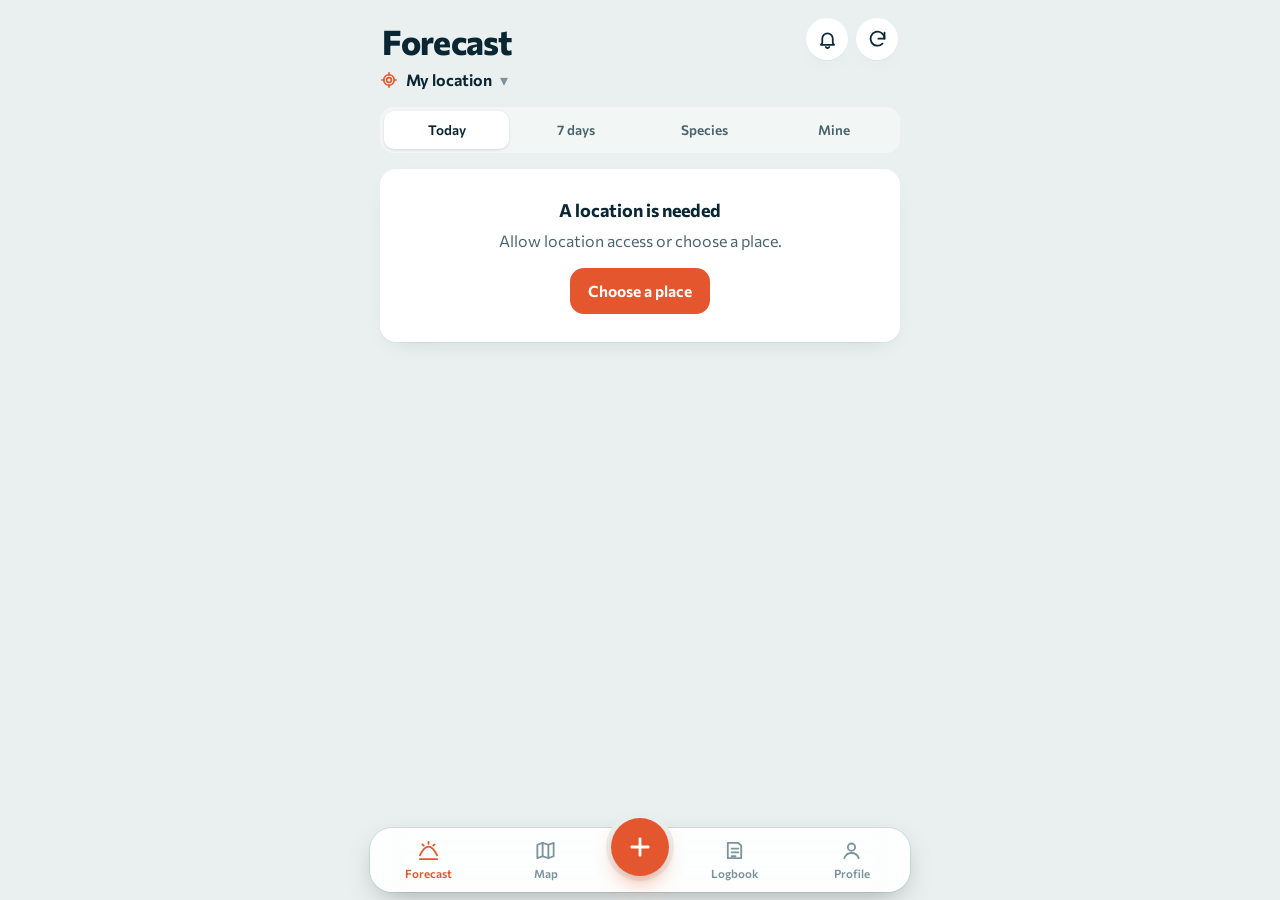
==== commit 39ca78aa: "Add files via upload" ====
--- a/index.html
+++ b/index.html
@@ -2,532 +2,26 @@
 <html lang="el">
 <head>
 <meta charset="utf-8">
-<meta name="viewport" content="width=device-width,initial-scale=1,viewport-fit=cover,interactive-widget=resizes-content">
-<meta name="theme-color" content="#0c2b3a">
-<meta name="mobile-web-app-capable" content="yes">
-<meta name="apple-mobile-web-app-capable" content="yes">
-<meta name="apple-mobile-web-app-title" content="BiteCast">
+<meta name="viewport" content="width=device-width,initial-scale=1,viewport-fit=cover">
+<meta name="theme-color" content="#06171F">
+<title>BiteCast</title>
 <link rel="manifest" href="manifest.webmanifest">
 <link rel="icon" href="icon-192.png">
 <link rel="apple-touch-icon" href="apple-touch-icon.png">
-<title>BiteCast</title>
-<style>html.rst{background:#0c2b3a url(icon-192.png) center/84px no-repeat fixed!important}html.rst body{visibility:hidden}</style>
-<script>try{if(sessionStorage.getItem("psaro-restore"))document.documentElement.classList.add("rst");}catch(e){}</script>
-<script>try{if(!localStorage.getItem("psaro-sess"))document.documentElement.classList.add("gated");}catch(e){}</script>
-<link rel="preconnect" href="https://fonts.googleapis.com">
-<link rel="preconnect" href="https://fonts.gstatic.com" crossorigin>
-<link rel="stylesheet" href="https://fonts.googleapis.com/css2?family=Barlow+Condensed:wght@600;700&family=IBM+Plex+Mono:wght@400;500&family=IBM+Plex+Sans:wght@400;500;600&display=swap">
-<link rel="stylesheet" href="leaflet.css">
-<link rel="stylesheet" href="style.css">
-<link rel="stylesheet" href="redesign.css">
+<style>html,body{margin:0;height:100%;background:#06171F;color:#E6F1F2;font:16px system-ui,sans-serif}body{display:grid;place-items:center}a{color:#FF7A4D}</style>
+<script>
+/* BiteCast: η κύρια εφαρμογή είναι πλέον στο v4/. Η κλασική έκδοση μένει στο classic.html ως εφεδρεία.
+   Οι συντομεύσεις (?a=bite|trip|fc) περνούν στη νέα εφαρμογή. Ο service worker της ρίζας μένει για τις ειδοποιήσεις. */
+(function(){
+  var a=''; try{ a=new URLSearchParams(location.search).get('a')||''; }catch(e){}
+  var M={bite:'#new',trip:'#trip',fc:'#forecast',log:'#log',map:'#map',prof:'#profile'};
+  if(a&&!M[a]){ location.replace('classic.html'+location.search); return; }
+  /* σύνδεσμοι από email (επιβεβαίωση, νέος κωδικός) και ιστορικό ειδοποιήσεων: τα χειρίζεται η κλασική */
+  if(/access_token|type=recovery|error_description|^#inbox/.test(location.hash)){ location.replace('classic.html'+location.search+location.hash); return; }
+  try{ if('serviceWorker' in navigator) navigator.serviceWorker.register('sw.js').catch(function(){}); }catch(e){}
+  location.replace('v4/'+(M[a]||location.hash||''));
+})();
+</script>
 </head>
-<body>
-<script src="startpick.js"></script>
-<div id="gate" role="dialog" aria-label="BiteCast">
-  <div class="gbox">
-    <img src="icon-192.png" alt="" width="84" height="84" class="glogo">
-    <h1>BiteCast</h1>
-    <p class="gtag">Συνδέσου ή φτιάξε λογαριασμό για να συνεχίσεις.</p>
-    <label class="f">Email<input type="email" id="gEmail" autocomplete="username" inputmode="email"></label>
-    <label class="f">Κωδικός<input type="password" id="gPass" autocomplete="current-password"></label>
-    <div class="row"><button class="btn" id="gLogin" type="button">Σύνδεση</button><button class="btn ghost" id="gSignup" type="button">Εγγραφή</button></div>
-    <button class="btn ghost sm" id="gForgot" type="button">Ξέχασα τον κωδικό</button>
-    <p class="note" id="gMsg" role="status"></p>
-    <select id="langSel2" class="nosub" aria-label="Γλώσσα / Language"><option value="el">Ελληνικά</option><option value="en">English</option></select>
-  </div>
-</div>
-<div id="profile" hidden role="dialog" aria-label="Προφίλ">
-  <div class="pbox">
-    <div class="phead"><div class="avatar big" id="pAvatar">?</div><div><b id="pNameShow"></b><div class="note" id="acWho"></div></div><button type="button" class="btn ghost sm" id="pClose">Κλείσιμο</button></div>
-    <div id="pMain">
-      <div class="seg" id="pRange" role="group" aria-label="Περίοδος"><button type="button" data-r="28" aria-pressed="true">28 ημέρες</button><button type="button" data-r="year" aria-pressed="false">Έτος</button><button type="button" data-r="all" aria-pressed="false">Όλα</button></div>
-      <div class="card" id="pRng" style="margin:8px 0"></div>
-      <div class="pstats" id="pStats"></div>
-    </div>
-    <div id="pSettings" hidden>
-      <div class="row"><button class="backbtn" id="pBackMain" type="button" aria-label="Προφίλ" title="Προφίλ"><svg viewBox="0 0 24 24" aria-hidden="true"><path d="M15 5l-7 7 7 7"/></svg></button></div>
-    <div class="card setcard">
-      <h3>Λογαριασμός</h3>
-      <label class="f">Όνομα
-        <span class="inl"><input type="text" id="pName" maxlength="40" autocomplete="name"><button class="btn sm" id="pNameSave" type="button">Αποθήκευση</button></span>
-      </label>
-      <label class="f">Γλώσσα / Language<select id="langSel" class="nosub"><option value="el">Ελληνικά</option><option value="en">English</option></select></label>
-    </div>
-    <div class="card setcard">
-      <h3>Συγχρονισμός</h3>
-      <p class="note" id="acStatus"></p>
-      <button class="btn sm" id="acSync" type="button">Συγχρονισμός τώρα</button>
-    </div>
-    <div class="card setcard">
-      <h3>Κωδικός</h3>
-      <label class="f">Νέος κωδικός
-        <span class="inl"><input type="password" id="pPass" autocomplete="new-password"><button class="btn ghost sm" id="pPassSave" type="button">Αλλαγή</button></span>
-      </label>
-      <p class="note" id="pMsg" role="status"></p>
-    </div>
-    <div class="card" id="dgCard">
-      <h3>Έλεγχος δεδομένων</h3>
-      <p class="note">Ψάχνει για διπλά τσιμπήματα, έξοδοι που επικαλύπτονται ή κρατούν υπερβολικά πολύ, ξεχασμένη ενεργή έξοδο και λάθος σύνολα σε παλιές εξόδους. Τίποτα δεν αλλάζει χωρίς να το πατήσεις.</p>
-      <div class="row"><button class="btn sm" id="dgRun" type="button">Έλεγχος τώρα</button></div>
-      <div id="dgOut"></div>
-    </div>
-    <div class="card" id="pContacts">
-      <h3>Επαφή ασφαλείας</h3>
-      <p class="note">Το άτομο που ειδοποιείται αυτόματα αν δεν γυρίσεις στην ώρα σου ή αν χαθεί η επαφή μαζί σου. Δεν χρειάζεται να έχει την εφαρμογή.</p>
-      <label class="f">Όνομα επαφής<input type="text" id="sfName" maxlength="40" autocomplete="off"></label>
-      <label class="f">Τηλέφωνο επαφής (με κωδικό χώρας)<input type="tel" id="sfPhone" placeholder="+357…" inputmode="tel" autocomplete="off"></label>
-      <label class="f">Email επαφής (αυτόματη ειδοποίηση)<input type="email" id="sfEmail" maxlength="80" autocomplete="off" inputmode="email"></label>
-      <div id="sfTgBox" hidden>
-        <div class="label">Telegram επαφής (αυτόματη ειδοποίηση, δωρεάν)</div>
-        <div class="row"><button class="btn ghost sm" id="sfTgLink" type="button">Στείλε σύνδεσμο σύνδεσης</button></div>
-        <p class="note" id="sfTgState"></p>
-      </div>
-      <div id="selfTgBox" hidden>
-        <div class="label">Το δικό μου Telegram (έλεγχος «είσαι καλά;»)</div>
-        <p class="note">Αν χαθεί η επαφή με το κινητό σου στη θάλασσα, το BiteCast σε ρωτάει πρώτα εσένα στο Telegram. Ειδοποιεί την επαφή σου μόνο αν δεν απαντήσεις.</p>
-        <div class="row"><button class="btn ghost sm" id="selfTgLink" type="button">Σύνδεση του Telegram μου</button></div>
-        <p class="note" id="selfTgState"></p>
-      </div>
-      <div class="row" style="margin-top:8px"><button class="btn sm" id="sfSave" type="button">Αποθήκευση επαφής</button></div>
-      <p class="note" id="sfCMsg" role="status"></p>
-    </div>
-    <div class="card">
-      <h3>Αναγνώριση ψαριού με AI</h3>
-      <p class="note">Προαιρετικό. Η φωτογραφία στέλνεται στο Claude (Anthropic) για να προτείνει είδος. Χρειάζεσαι δικό σου κλειδί API από το console.anthropic.com με πιστωτικό υπόλοιπο, και η κάθε αναγνώριση χρεώνεται στον λογαριασμό σου. Φτιάξε ξεχωριστό κλειδί με χαμηλό όριο δαπανών. Το κλειδί μένει μόνο σε αυτή τη συσκευή.</p>
-      <label class="f">Κλειδί API<input type="password" id="aiKey" autocomplete="off" placeholder="sk-ant-..."></label>
-      <div class="row" style="margin-top:8px"><button class="btn sm" type="button" id="aiSave">Αποθήκευση</button><button class="btn sm ghost" type="button" id="aiClear">Διαγραφή κλειδιού</button></div>
-      <div class="note" id="aiMsg" style="margin-top:6px"></div>
-    </div>
-    <div class="row"><button class="btn" id="acLogout" type="button">Αποσύνδεση</button></div>
-    <p class="note verline" id="appVer" style="text-align:center;margin-top:10px"></p>
-    </div>
-  </div>
-</div>
-<div id="tripSheet" hidden role="dialog" aria-label="Έξοδος για ψάρεμα">
-  <div class="pbox">
-    <div class="card" id="safeCard">
-      <div class="sheethead"><span></span><button type="button" class="btn ghost sm" id="tripClose">Κλείσιμο</button></div>
-      <div class="sfhead"><h3 id="sfTitle">Έξοδος για ψάρεμα</h3><span class="pill" id="sfBadge" hidden></span></div>
-      <div id="safeIdle">
-        <p class="note">Συμπλήρωσε και πάτα Έναρξη όταν φεύγεις. Η εφαρμογή παρακολουθεί την έξοδό σου και ειδοποιεί αυτόματα την επαφή ασφαλείας σου αν κάτι δεν πάει καλά.</p>
-        <p class="note sfwarn" id="sfNoC" hidden>Δεν έχεις ορίσει επαφή ασφαλείας. <button type="button" class="btn ghost sm" id="sfGoProf">Πρόσθεσέ την στο προφίλ</button></p>
-        <button class="btn acc big" id="sfOpen" type="button" hidden>▶ Έναρξη εξόδου</button>
-        <div id="sfForm">
-          <div class="sfsec"><label class="f">Πού πας<input type="text" id="sfRoute" maxlength="120" placeholder="π.χ. Λατσί, ύφαλος βόρεια του φάρου"></label></div>
-          <div class="sfsec"><div class="sflabel">Επιστροφή σε</div>
-            <div class="sfdur" id="sfDur"><button type="button" class="chip" data-h="2">2 ώρες</button><button type="button" class="chip" data-h="4">4 ώρες</button><button type="button" class="chip" data-h="6">6 ώρες</button><button type="button" class="chip" data-h="8">8 ώρες</button></div>
-            <label class="f sftime"><span>ή ώρα επιστροφής</span><input type="time" id="sfTime"></label></div>
-          <div class="sfsec sfsafe"><div class="sflabel">Ασφάλεια</div>
-            <label class="f">Έλεγχος αν χαθεί η επαφή με το κινητό
-              <select id="sfSil"><option value="0">Χωρίς</option><option value="30">Μετά από 30 λεπτά</option><option value="60" selected>Μετά από 60 λεπτά</option><option value="90">Μετά από 90 λεπτά</option></select>
-            </label>
-            <p class="note" id="sfSilNote"></p></div>
-          <button class="btn acc big sfgo" id="sfStart" type="button">▶ Έναρξη εξόδου</button>
-        </div>
-      </div>
-      <div id="safeActive" hidden>
-        <p><b id="sfInfo"></b></p>
-        <p class="note" id="sfLast"></p>
-        <p class="note" id="sfMon"></p>
-        <p class="note sfwarn" id="sfWx" hidden></p>
-        <div class="row"><button class="btn acc big" id="sfBack" type="button">■ Τέλος εξόδου</button></div>
-        <div class="row" style="margin-top:8px">
-          <button class="btn ghost" id="sfExt" type="button">+30 λεπτά</button>
-          <button class="btn ghost" id="sfShare" type="button">Στείλε το σχέδιο</button>
-        </div>
-        <div class="row" style="margin-top:8px"><button class="btn danger" id="sfSos" type="button">Στείλε SOS με τη θέση μου</button></div>
-      </div>
-      <p class="note" id="sfSrv"></p>
-      <p class="note" id="sfMsg" role="status"></p>
-    </div>
-  </div>
-</div>
-<div class="wrap">
-  <header class="top">
-    <div class="toprow">
-      <div class="brand"><img src="icon-192.png" alt="" width="26" height="26" style="vertical-align:-6px;border-radius:6px;margin-right:8px">BiteCast</div>
-      <div class="topr"><button type="button" id="tripBtn" class="tripbtn" aria-label="Έξοδος για ψάρεμα">▶ Έξοδος</button><button type="button" id="sosBtn" class="sosbtn" hidden aria-label="SOS">SOS</button><button type="button" id="profBtn" class="avatar" aria-label="Προφίλ">?</button></div>
-    </div>
-    <div class="mapbrand" aria-hidden="true"><img src="icon-192.png" alt="" width="24" height="24"><span>BiteCast</span></div>
-    <div class="stripwrap"><div class="strip" id="hdrStrip"></div><button type="button" class="sc more" id="hdrToggle" aria-expanded="false" aria-label="Περισσότερες λεπτομέρειες">Όλα ▾</button></div>
-    <div id="hdrMore" hidden>
-    <div class="card" id="seaCard">
-      <h3>Θάλασσα και ρεύμα</h3>
-      <div class="tiles" id="seaTiles"></div>
-      <p class="note" id="seaNote" style="margin:8px 0 0"></p>
-    </div>
-    <div class="card skycard">
-      <h3>Ουρανός</h3>
-      <div class="moonrow">
-        <svg id="moonSvg" width="92" height="92" viewBox="-24 -24 48 48" aria-hidden="true" class="moonsvg"></svg>
-        <div>
-          <h3 id="moonName" style="margin:0"></h3>
-          <div class="muted" id="moonSub"></div>
-          <div class="illum"><i id="illumBar"></i></div>
-          <div class="note" id="moonNext" style="margin-top:6px"></div>
-        </div>
-      </div>
-      <svg id="sunArc" viewBox="0 0 320 120" class="sunarc" aria-hidden="true"></svg>
-      <div class="times mono" id="sunTimes" style="margin-top:8px"></div>
-    </div>
-    </div>
-  </header>
-
-  <!-- ΣΗΜΕΡΑ -->
-  <section class="tab" id="tab-today" hidden>
-    <div class="seg tabseg" role="group" aria-label="Καιρός"><button type="button" data-go="today" aria-pressed="true">Σήμερα</button><button type="button" data-go="fc" aria-pressed="false">Πρόγνωση</button></div>
-    <div class="card hero2" id="liveBox">
-      <div class="h2top">
-        <div><div class="label">Καιρός από την τοποθεσία σου</div><div class="note" id="liveSub"></div></div>
-        <button class="btn sm" id="liveRefresh" type="button">Ανανέωση</button>
-      </div>
-      <div class="h2score">
-        <div class="ring">
-          <svg viewBox="0 0 120 120" aria-hidden="true"><circle class="rbg" cx="60" cy="60" r="52"/><circle class="rfg" id="ringFg" cx="60" cy="60" r="52" transform="rotate(-90 60 60)"/></svg>
-          <div class="score" id="score">0<small>/100</small></div>
-        </div>
-        <div class="h2txt">
-          <div class="label">Δείκτης δραστηριότητας ψαριών</div>
-          <p id="scoreText" class="big"></p>
-          <span class="pill" id="safePill"></span>
-          <div class="note" id="safeText" style="margin-top:4px"></div>
-        </div>
-      </div>
-      <div class="tiles" id="tiles"></div>
-      <div id="liveMain" hidden></div>
-      <details class="scen">
-        <summary>Αλλαγή σεναρίου (ημέρα, άνεμος, κύμα…)</summary>
-        <div class="grid2 stack" style="margin-top:10px">
-          <label class="f">Ημέρα εξόδου<input type="date" id="dDate"></label>
-          <label class="f">Πίεση
-            <select id="dPress">
-              <option value="slow">Πέφτει αργά</option>
-              <option value="stable" selected>Σταθερή</option>
-              <option value="rise">Ανεβαίνει</option>
-              <option value="fast">Πέφτει απότομα</option>
-            </select>
-          </label>
-          <label class="f"><span>Άνεμος <b class="mono" id="vWind"></b></span><input type="range" id="dWind" min="0" max="40" step="1" value="8"></label>
-          <label class="f"><span>Κύμα <b class="mono" id="vWave"></b></span><input type="range" id="dWave" min="0" max="3" step="0.1" value="0.4"></label>
-          <label class="f">Ουρανός
-            <select id="dCloud">
-              <option value="clear">Καθαρός</option>
-              <option value="part" selected>Λίγα σύννεφα</option>
-              <option value="over">Συννεφιά</option>
-            </select>
-          </label>
-          <div class="f"><span>Πρόγνωση</span>
-            <span><a href="https://www.windy.com" target="_blank" rel="noopener">Windy</a> · <a href="https://www.windguru.cz" target="_blank" rel="noopener">Windguru</a></span>
-          </div>
-        </div>
-        <p class="note" style="margin:10px 0 0">Ο άνεμος, το κύμα, η πίεση και ο ουρανός έρχονται αυτόματα από την τοποθεσία σου. Μπορείς να τα αλλάξεις με το χέρι για να δεις άλλα σενάρια.</p>
-      </details>
-    </div>
-
-    <div class="card" id="factorsCard">
-      <h3>Γιατί αυτός ο βαθμός</h3>
-      <div class="factors" id="factors"></div>
-    </div>
-
-    <div class="card">
-      <h3>Ώρες της ημέρας</h3>
-      <svg class="chart" id="hourChart" viewBox="0 0 480 150" role="img" aria-label="Δείκτης δραστηριότητας ανά ώρα"></svg>
-      <div class="label" style="margin-top:8px">Καλύτερα παράθυρα</div>
-      <div class="win" id="windows"></div>
-      <p class="note" style="margin:10px 0 0">Ώρες της τοποθεσίας σου. Βασίζονται σε χαράματα, σούρουπο και θέση της σελήνης. Η σελήνη υπολογίζεται κατά προσέγγιση, με απόκλιση περίπου μίας ώρας.</p>
-    </div>
-
-    <div class="card" id="bestCard">
-      <h3>Πού να πας τώρα</h3>
-      <div id="bestBody"></div>
-    </div>
-
-    <div class="card" id="recoCard" hidden>
-      <h3>Τι να βάλεις τώρα</h3>
-      <div id="recoBody"></div>
-    </div>
-
-    <p class="note">Καιρός και κύμα: <a href="https://open-meteo.com" target="_blank" rel="noopener">Open-Meteo.com</a> (θαλάσσια δεδομένα: DWD). Ενδεικτικές τιμές, όχι επίσημη πρόγνωση.</p>
-  </section>
-
-  <!-- ΠΡΟΓΝΩΣΗ -->
-  <section class="tab" id="tab-fc" hidden>
-    <div class="seg tabseg" role="group" aria-label="Καιρός"><button type="button" data-go="today" aria-pressed="false">Σήμερα</button><button type="button" data-go="fc" aria-pressed="true">Πρόγνωση</button></div>
-    <div class="seg" id="fcSeg" role="group" aria-label="Είδος πρόγνωσης"><button type="button" data-s="gen" aria-pressed="true">Γενική πρόγνωση</button><button type="button" data-s="mine" aria-pressed="false">Δικά μου δεδομένα</button><button type="button" data-s="adv" aria-pressed="false">Τι να ψαρέψω</button></div>
-    <div class="card" id="plCard">
-      <div class="label srlbl">Τοποθεσία</div>
-      <div class="chips" id="plChips"></div>
-      <div class="plbar">
-        <div class="plsearch">
-          <input type="search" id="plQ" maxlength="60" placeholder="Αναζήτηση π.χ. Λεμεσός" autocomplete="off" aria-label="Αναζήτηση τοποθεσίας">
-          <button class="plgo" id="plGo" type="button" aria-label="Αναζήτηση" title="Αναζήτηση"><svg viewBox="0 0 24 24" aria-hidden="true"><circle cx="11" cy="11" r="6.5"/><path d="M16 16l4.5 4.5"/></svg></button>
-        </div>
-        <button class="plic" id="plSpots" type="button" aria-label="Από τα σημεία μου" title="Από τα σημεία μου"><svg viewBox="0 0 24 24" aria-hidden="true"><path d="M12 21s-6-5.6-6-10.2A6 6 0 0 1 18 10.8C18 15.4 12 21 12 21z"/><circle cx="12" cy="10.5" r="2.2"/></svg></button>
-        <button class="plic" id="plMap" type="button" aria-label="Επιλογή στον χάρτη" title="Επιλογή στον χάρτη"><svg viewBox="0 0 24 24" aria-hidden="true"><path d="M9 4L3.5 6v14L9 18l6 2 5.5-2V4L15 6 9 4z"/><path d="M9 4v14M15 6v14"/></svg></button>
-      </div>
-      <div class="list" id="plRes"></div>
-      <div class="chips" id="plSpotList" hidden></div>
-    </div>
-    <div id="fcGen">
-    <div class="card" id="fcHead">
-      <div class="fchead">
-        <div class="fcid"><div class="fckick">Πρόγνωση για</div><h3 id="fcName"></h3><div class="note" id="fcSub"></div></div>
-        <div class="fcact"><button class="btn sm ghost" id="fcWatch" type="button" aria-pressed="false">🔔 Ειδοποιήσεις</button><button class="btn sm ghost" id="fcRefresh" type="button">Ανανέωση</button></div></div>
-      <div class="fcbest" id="fcBest"></div>
-      <div class="wk" id="fcWeek"></div>
-      <div class="row" style="margin-top:8px;gap:6px"><button class="btn ghost sm" id="plRen" type="button" hidden>✏️ Μετονομασία</button><button class="btn ghost sm" id="plDel" type="button" hidden>🗑 Διαγραφή τοποθεσίας</button></div>
-    </div>
-    <div class="list" id="fcDays"></div>
-    <p class="note" id="fcNote"></p>
-    <div class="card" id="ntCard">
-      <h3>Ειδοποιήσεις για καλές μέρες</h3>
-      <p class="note">Σε ειδοποιεί όταν η πρόγνωση των επόμενων 7 ημερών δείχνει καλή μέρα ψαρέματος στις τοποθεσίες που έχουν 🔔. Κάθε τοποθεσία που αναζητάς προστίθεται αυτόματα.</p>
-      <label class="chk" style="border:0"><input type="checkbox" id="ntOn"><label for="ntOn">Ειδοποίησέ με για καλές μέρες</label></label>
-      <label class="chk" style="border:0"><input type="checkbox" id="ntPress" checked><label for="ntPress">Ειδοποίησέ με και για απότομες αλλαγές πίεσης</label></label>
-      <label class="chk" style="border:0"><input type="checkbox" id="ntTurn"><label for="ntTurn">Ειδοποίησέ με στις καμπές της πίεσης (πριν και μόλις αρχίσει άνοδος ή πτώση)</label></label>
-      <label class="f" style="margin-top:8px">Ελάχιστος δείκτης<select id="ntThr"><option value="65">65</option><option value="70">70</option><option value="75" selected>75</option><option value="80">80</option><option value="85">85</option></select></label>
-      <div class="row" style="margin-top:8px"><button class="btn sm ghost" type="button" id="ntTest">Δοκιμαστική ειδοποίηση</button></div>
-      <div class="note" id="ntMsg" style="margin-top:6px"></div>
-    </div>
-    <p class="note">Καιρός και κύμα: <a href="https://open-meteo.com" target="_blank" rel="noopener">Open-Meteo.com</a>. Ενδεικτικό μοντέλο, όχι επίσημη πρόγνωση. Η ακρίβεια μειώνεται μετά τις πρώτες 3 ημέρες.</p>
-    </div>
-    <div id="fcMine" hidden></div>
-    <div id="fcAdv" hidden></div>
-  </section>
-
-  <!-- ΧΑΡΤΗΣ -->
-  <section class="tab" id="tab-map">
-    <div class="mapbox">
-      <div id="lmap" aria-label="Παγκόσμιος χάρτης"></div>
-      <div class="mapbtns">
-        <button class="mbtn" id="bLayer" type="button" aria-label="Δορυφόρος ή χάρτης" title="Δορυφόρος / χάρτης"><svg viewBox="0 0 24 24"><path d="M12 3l9 5-9 5-9-5 9-5z"/><path d="M3 13l9 5 9-5"/></svg></button>
-        <button class="mbtn" id="bSea" type="button" aria-pressed="false" aria-label="Ναυτικά σήματα" title="Ναυτικά σήματα (OpenSeaMap)"><svg viewBox="0 0 24 24"><path d="M12 3v14"/><path d="M12 5l6 5-6 3"/><path d="M5 20c3-3 5-3 7 0s4 3 7 0"/></svg></button>
-        <button class="mbtn" id="bDepthMap" type="button" aria-pressed="false" aria-label="Βάθη θάλασσας" title="Βάθη θάλασσας (EMODnet)"><svg viewBox="0 0 24 24"><path d="M3 8c3-3 5-3 7 0s4 3 7 0 3-2 4-1"/><path d="M3 13c3-3 5-3 7 0s4 3 7 0 3-2 4-1"/><path d="M3 18c3-3 5-3 7 0s4 3 7 0 3-2 4-1"/></svg></button>
-        <button class="mbtn" id="bZones" type="button" aria-pressed="true" aria-label="Απαγορευμένες περιοχές" title="Απαγορευμένες περιοχές ψαρέματος"><svg viewBox="0 0 24 24"><circle cx="12" cy="12" r="8"/><path d="M6.5 6.5l11 11"/></svg></button>
-        <button class="mbtn" id="bQuick" type="button" aria-label="Γρήγορο τσίμπημα" title="Γρήγορο τσίμπημα (ένα πάτημα)"><svg viewBox="0 0 24 24"><path d="M13 2L5 14h6l-1 8 8-12h-6l1-8z"/></svg></button>
-        <button class="mbtn" id="bLoc" type="button" aria-label="Η θέση μου" title="Η θέση μου"><svg viewBox="0 0 24 24"><circle cx="12" cy="12" r="4"/><path d="M12 2v4M12 18v4M2 12h4M18 12h4"/></svg></button>
-        <button class="mbtn" id="bSpotPick" type="button" aria-label="Αποθήκευση σημείου στη θέση μου" title="Αποθήκευση σημείου εδώ που είμαι"><svg viewBox="0 0 24 24"><path d="M12 21s-6-6-6-11a6 6 0 1112 0c0 5-6 11-6 11z"/><path d="M12 7v6M9 10h6"/></svg></button>
-      </div>
-      <div class="zonewarn" id="zoneWarn" hidden></div>
-      <div class="maphint" id="mapHint" hidden><span id="mapHintTxt"></span><button class="btn sm ghost" type="button" id="mapHintX">Άκυρο</button></div>
-    </div>
-    <p class="note" style="margin:-6px 0 0">Δορυφορική εικόνα: Esri. Χάρτης: © OpenStreetMap. Ναυτικά σήματα: OpenSeaMap. Δεν κάνει για ναυσιπλοΐα.</p>
-
-    <form class="card" id="spotForm" hidden>
-      <div class="fhead sfhead2"><h3 id="spotFormTitle">Νέο σημείο</h3><button class="btn ghost sm" type="button" id="sClose" aria-label="Κλείσιμο">✕</button></div>
-      <div class="grid2 stack">
-        <label class="f">Όνομα<input type="text" id="sName" required maxlength="60" placeholder="π.χ. Ύφαλος νότια του φάρου"></label>
-        <label class="f">Τύπος
-          <select id="sType">
-            <option>Βράχια / ύφαλος</option><option>Άμμος</option><option>Ναυάγιο</option>
-            <option>Ταμπλά / κατωφλι</option><option>Ρεύμα / ανοιχτά</option><option>Λιμάνι / μώλος</option><option>Άλλο</option>
-          </select>
-        </label>
-        <label class="f">Γεωγραφικό πλάτος<input type="text" id="sLat" class="coordin" placeholder="N 35°03.602′"></label>
-        <label class="f">Γεωγραφικό μήκος<input type="text" id="sLon" class="coordin" placeholder="E 032°23.856′"></label>
-        <label class="f">Βάθος (m)<input type="number" id="sDepth" min="0" max="2000" step="1" inputmode="numeric"></label>
-        <label class="f">Σημειώσεις<textarea id="sNotes" maxlength="400" placeholder="Δόλωμα, ρεύμα, ώρα που δούλεψε"></textarea></label>
-      </div>
-      <div class="err" id="sErr" role="alert"></div>
-      <div class="row" style="margin-top:10px">
-        <button class="btn acc" type="submit">Αποθήκευση</button>
-        <button class="btn ghost" type="button" id="sCancel">Άκυρο</button>
-      </div>
-    </form>
-    <div class="row"><button class="btn" type="button" id="sNew">Νέο σημείο με συντεταγμένες</button></div>
-    <h2 style="margin:6px 0 0">Σημεία σου</h2>
-
-    <div class="list" id="spotList"></div>
-  </section>
-
-  <!-- ΗΜΕΡΟΛΟΓΙΟ -->
-  <section class="tab" id="tab-log" hidden>
-    <div><h2>Ημερολόγιο</h2></div>
-    <div class="seg" id="logSeg" role="group" aria-label="Προβολή ημερολογίου">
-      <button type="button" data-l="trips" aria-pressed="true">Έξοδοι</button>
-      <button type="button" data-l="bites" aria-pressed="false">Τσιμπήματα</button>
-      <button type="button" data-l="stats" aria-pressed="false">Στατιστικά</button>
-    </div>
-    <div class="card" id="logRange"></div>
-    <div class="col" id="l-trips">
-    <div class="card stats" id="stats"></div>
-
-    <button class="btn acc" type="button" id="tNew">+ Προσθήκη εξόδου χειροκίνητα</button>
-    <form class="card" id="tripForm" hidden>
-      <h3>Νέα έξοδος</h3>
-      <div class="grid2 stack">
-        <label class="f">Ημερομηνία<input type="date" id="tDate" required></label>
-        <label class="f">Σημείο<input type="text" id="tSpot" list="spotNames" maxlength="60" placeholder="Επίλεξε ή γράψε"><datalist id="spotNames"></datalist></label>
-        <label class="f">Τεχνική
-          <select id="tTech"><option>Βυθού</option><option>Jigging</option><option>Τρόλινγκ</option><option>Spinning</option><option>Ζωντανό δόλωμα</option><option>Δίχτυ</option><option>Παραγάδι</option><option>Ζεμπίλι / παγίδα</option><option>Άλλο</option></select>
-        </label>
-        <label class="f">Είδη<input type="text" id="tSpecies" maxlength="80" placeholder="π.χ. σαργός, λιθρίνι"></label>
-        <label class="f">Ψάρια (τεμάχια)<input type="number" id="tCount" min="0" step="1" inputmode="numeric" value="0"></label>
-        <label class="f">Συνολικό βάρος (kg)<input type="number" id="tKg" min="0" step="0.1" inputmode="decimal" value="0"></label>
-      </div>
-      <label class="f" style="margin-top:12px">Σημειώσεις<textarea id="tNotes" maxlength="500" placeholder="Δόλωμα, άνεμος, ώρες, τι δούλεψε"></textarea></label>
-      <div class="row" style="margin-top:10px"><button class="btn acc" type="submit">Αποθήκευση εξόδου</button><button class="btn ghost" type="button" id="tCancel">Άκυρο</button></div>
-    </form>
-
-    <div class="list" id="tripList"></div>
-    </div>
-
-    <div class="col" id="l-bites" hidden>
-      <button class="btn acc" type="button" id="bNew">+ Νέο τσίμπημα</button>
-      <label class="f" id="logSpWrap"><span>Είδος ψαριού</span><select id="logSp"><option value="">Όλα τα είδη</option></select></label>
-      <div class="list" id="biteList"></div>
-      <div class="list" id="missList"></div>
-    </div>
-
-    <div class="col" id="l-stats" hidden>
-      <div class="seg" id="stSeg" role="group" aria-label="Στατιστικά"><button type="button" data-st="rod" aria-pressed="true">Ψάρεμα</button><button type="button" data-st="gear" aria-pressed="false">Στατικά</button></div>
-      <div class="col" id="stGear" hidden></div>
-      <label class="f">Είδος<select id="stSpecies"><option value="">Όλα τα είδη</option></select></label>
-      <div class="col" id="stBody"></div>
-    </div>
-
-    <div class="card">
-      <h3>Αντίγραφο ασφαλείας</h3>
-      <p class="note">Τα δεδομένα και οι φωτογραφίες μένουν σε αυτή τη συσκευή. Κάνε εξαγωγή κάθε τόσο και πριν αλλάξεις κινητό. Το αρχείο περιέχει και τις φωτογραφίες.</p>
-      <div class="row">
-        <button class="btn sm" id="expBtn" type="button">Εξαγωγή</button>
-        <button class="btn sm ghost" id="csvBites" type="button">CSV τσιμπήματα</button>
-        <button class="btn sm ghost" id="csvTrips" type="button">CSV έξοδοι</button>
-        <label class="btn sm ghost" style="cursor:pointer">Εισαγωγή<input type="file" id="impFile" accept="application/json,.json" hidden></label>
-      </div>
-      <div class="note" id="impMsg" style="margin-top:6px"></div>
-    </div>
-  </section>
-
-  <!-- ΟΔΗΓΟΣ -->
-  <section class="tab" id="tab-guide" hidden>
-    <div class="row" style="align-items:center;gap:10px"><button type="button" class="backbtn" id="gBackProf" aria-label="Προφίλ" title="Προφίλ"><svg viewBox="0 0 24 24" aria-hidden="true"><path d="M15 5l-7 7 7 7"/></svg></button><h2 style="margin:0">Οδηγός</h2></div>
-    <div class="seg" role="group" aria-label="Ενότητα οδηγού">
-      <button type="button" data-g="species" aria-pressed="true">Είδη</button>
-      <button type="button" data-g="tech" aria-pressed="false">Τεχνικές</button>
-      <button type="button" data-g="law" aria-pressed="false">Νόμοι</button>
-      <button type="button" data-g="safety" aria-pressed="false">Ασφάλεια</button>
-      <button type="button" data-g="shops" aria-pressed="false">Μαγαζιά</button>
-    </div>
-    <div id="g-species" class="list">
-      <input type="text" id="spQ" placeholder="Αναζήτηση είδους (ελληνικά, αγγλικά, λατινικά)" aria-label="Αναζήτηση είδους">
-      <div class="note" id="spCount"></div>
-      <div class="list" id="spList"></div>
-      <button class="btn ghost" type="button" id="spOnline" hidden>Αναζήτηση online (GBIF)</button>
-    </div>
-    <div id="g-tech" class="list" hidden></div>
-    <div id="g-law" class="list" hidden></div>
-    <div id="g-shops" class="list" hidden>
-      <div class="card">
-        <h3>Κοντινά μαγαζιά ψαρικής</h3>
-        <p class="note">Ανοίγει το Google Maps με αναζήτηση γύρω από τη θέση σου, με ώρες, τηλέφωνα και οδηγίες. Η θέση δεν αποθηκεύεται στην εφαρμογή.</p>
-        <div class="row" style="margin-top:8px"><button class="btn acc" type="button" id="sShops">Άνοιγμα στο Google Maps</button></div>
-      </div>
-    </div>
-    <div id="g-safety" hidden>
-      <div class="card">
-        <h3>Λίστα πριν την έξοδο</h3>
-        <div id="checks"></div>
-        <p class="note" style="margin:10px 0 0">Γενική λίστα. Έλεγξε τις υποχρεώσεις που ισχύουν για το σκάφος και την άδεια ψαρέματος σου.</p>
-      </div>
-      <div class="card" style="margin-top:16px">
-        <h3>Κανονισμοί</h3>
-        <p>Ελάχιστα μεγέθη, κλειστές περιόδοι, προστατευόμενα είδη και άδειες αλλάζουν. Επιβεβαίωσέ τα πάντα στο Τμήμα Αλιείας και Θαλασσίων Ερευνών πριν κρατήσεις ψάρι.</p>
-      </div>
-    </div>
-  </section>
-</div>
-
-<div class="sheet" id="sheet" hidden>
-  <form class="sheet-in" id="biteForm" autocomplete="off">
-    <div class="fhead"><h3 id="bTitle">Νέο ψάρι</h3><button class="btn ghost sm" type="button" id="bClose" aria-label="Κλείσιμο">✕</button></div>
-    <section class="fsec">
-      <div class="f" style="position:relative">
-        <label for="bSpecies" class="flab">Είδος ψαριού</label>
-        <div class="spin">
-          <input type="text" id="bSpecies" required maxlength="60" placeholder="π.χ. λαβράκι, tuna, Seriola" autocapitalize="none">
-          <label class="btn ghost sm icb" aria-label="Κάμερα" title="Κάμερα"><svg viewBox="0 0 24 24" aria-hidden="true"><path d="M4 8h3l1.6-2.2h6.8L17 8h3v11H4z"/><circle cx="12" cy="13.2" r="3.2"/></svg><input type="file" id="bCam" accept="image/*" capture="environment" hidden></label>
-          <label class="btn ghost sm icb" aria-label="Συλλογή" title="Συλλογή"><svg viewBox="0 0 24 24" aria-hidden="true"><rect x="3.5" y="5" width="17" height="14" rx="2"/><circle cx="9" cy="10" r="1.6"/><path d="M4 17l5-4.5 3.5 3 3-2.5L20 17"/></svg><input type="file" id="bFile" accept="image/*" multiple hidden></label>
-        </div>
-        <div class="sug" id="bSug" hidden></div>
-      </div>
-      <div class="chips" id="bChipsSp"></div>
-      <div class="row fphoto">
-        <div id="bPrevs" class="bprevs" hidden></div><span id="bPhCnt" class="note"></span>
-        <img id="bPrev" class="thumb" alt="Προεπισκόπηση" hidden>
-        <button class="btn ghost sm" type="button" id="bPrevX" hidden>Αφαίρεση όλων</button>
-        <button class="btn sm" type="button" id="bAI" hidden>🔍 Αναγνώριση με AI</button>
-      </div>
-      <div id="bAIOut" class="chips"></div>
-      <div class="note" id="bAIMsg"></div>
-    </section>
-    <section class="fsec">
-      <div class="fgrid3">
-        <label class="f">Βάρος (kg)<input type="number" id="bKg" min="0" step="0.1" inputmode="decimal"></label>
-        <label class="f">Μήκος (cm)<input type="number" id="bLen" min="0" step="1" inputmode="numeric"></label>
-        <label class="f">Βάθος (m)<input type="number" id="bDepth" min="0" max="11000" step="1" inputmode="numeric"></label>
-      </div>
-      <div class="note" id="bMinNote" hidden></div>
-      <label class="chk" style="display:flex;align-items:center;gap:10px;margin-top:8px;font-weight:600"><input type="checkbox" id="bMulti" style="width:22px;height:22px"><span>Πολλά ψάρια μαζί (μία εγγραφή)</span></label>
-      <div id="bMultiBox" hidden><label class="f">Πλήθος ψαριών<input type="number" id="bCnt" min="2" max="9999" step="1" inputmode="numeric" placeholder="π.χ. 30"></label><div class="note">Γράψε πόσα έπιασες και τα συνολικά κιλά τους. Μετράνε ως ψάρια στα στατιστικά.</div></div>
-      <label class="chk" style="display:flex;align-items:center;gap:10px;margin-top:8px;font-weight:600"><input type="checkbox" id="bRel" style="width:22px;height:22px"><span>Catch &amp; release: το άφησα ελεύθερο</span></label>
-      <div class="note" id="bLaw"></div>
-    </section>
-    <section class="fsec">
-      <div class="fgrid2">
-        <label class="f">Πότε<input type="datetime-local" id="bWhen" required></label>
-        <label class="f">Θέση
-          <select id="bLocMode"><option value="auto">Η θέση μου (GPS)</option><option value="spot">Αποθηκευμένο σημείο</option><option value="keep" hidden>Όπως είναι</option>
-              <option value="pick">Επιλογή στον χάρτη</option><option value="coords">Συντεταγμένες</option><option value="none">Χωρίς θέση</option></select>
-        </label>
-      </div>
-      <label class="f" id="bSpotWrap" hidden>Σημείο<select id="bSpot"><option value="">—</option></select></label>
-      <div id="bCoordWrap" hidden>
-        <div class="fgrid2">
-          <label class="f">Πλάτος<input type="text" id="bLat" class="coordin" placeholder="N 35°03.602′"></label>
-          <label class="f">Μήκος<input type="text" id="bLon" class="coordin" placeholder="E 32°23.856′"></label>
-        </div>
-        <div class="note">Μοίρες και λεπτά, όπως στο πλότερ. Δέχεται και επικόλληση ολόκληρου του ζεύγους.</div>
-      </div>
-      <div id="bPickWrap" class="fpick" hidden><button class="btn sm" type="button" id="bPickBtn">Διάλεξε στον χάρτη</button> <span class="note" id="bPickTxt"></span></div>
-    </section>
-    <details class="fmore">
-      <summary>Περισσότερα στοιχεία</summary>
-      <div class="f" id="bTackleWrap"><span>Καλάμι / σετ</span><div class="tkchips" id="bTackle"></div><span style="margin-top:8px">Τερματικό</span><div class="tkchips" id="bTerm"></div><div id="bTkW"></div><p class="note" id="bTkSug" hidden></p></div>
-      <div class="fgrid2">
-        <label class="f">Δόλωμα ή τεχνητό<input type="text" id="bBait" maxlength="60" placeholder="π.χ. ζωντανό καλαμάρι"></label>
-        <label class="f">Τεχνική
-          <select id="bTech"><option>Βυθού</option><option>Jigging</option><option>Τρόλινγκ</option><option>Spinning</option><option>Ζωντανό δόλωμα</option><option>Δίχτυ</option><option>Παραγάδι</option><option>Ζεμπίλι / παγίδα</option><option>Άλλο</option></select>
-        </label>
-        <label class="f">Πίεση (hPa)<input type="number" id="bPress" min="850" max="1100" step="1" inputmode="numeric"></label>
-        <label class="f">Άνεμος (Bft)<select id="bWindM"><option value="">Αυτόματα</option><option value="0">0 · νηνεμία</option><option value="1">1</option><option value="2">2</option><option value="3">3</option><option value="4">4</option><option value="5">5</option><option value="6">6</option><option value="7">7</option><option value="8">8</option><option value="9">9</option><option value="10">10+</option></select></label>
-        <label class="f">Διεύθυνση ανέμου<select id="bWdirM"><option value="">Αυτόματα</option><option value="0">Βόρειος (Β)</option><option value="1">Βορειοανατολικός (ΒΑ)</option><option value="2">Ανατολικός (Α)</option><option value="3">Νοτιοανατολικός (ΝΑ)</option><option value="4">Νότιος (Ν)</option><option value="5">Νοτιοδυτικός (ΝΔ)</option><option value="6">Δυτικός (Δ)</option><option value="7">Βορειοδυτικός (ΒΔ)</option></select></label>
-      </div>
-      <label class="f" id="bTripWrap">Έξοδος<select id="bTrip"><option value="">Καμία έξοδος</option></select></label>
-            <div class="chips" id="bChipsBait"></div>
-      <label class="f">Σημειώσεις<textarea id="bNotes" maxlength="300" rows="2"></textarea></label>
-      <p class="note">Στην αποθήκευση παίρνονται αυτόματα ο καιρός και η θάλασσα της στιγμής (για παλιότερη ώρα μένουν κενά). Η σελήνη υπολογίζεται από την ώρα.</p>
-    </details>
-    <div class="err" id="bErr" role="alert"></div>
-    <button class="btn acc fsave" type="submit">Αποθήκευση</button>
-  </form>
-</div>
-<div class="toast" id="toast" hidden></div>
-
-<nav class="tabs" role="tablist" aria-label="Ενότητες">
-  <button role="tab" data-tab="map" aria-selected="true"><svg viewBox="0 0 24 24"><circle cx="12" cy="12" r="9"/><path d="M3 12h18M12 3c3 3 3 15 0 18M12 3c-3 3-3 15 0 18"/></svg>Χάρτης</button>
-  <button role="tab" data-tab="fc" aria-selected="false"><svg viewBox="0 0 24 24"><circle cx="13" cy="4.6" r="1.6"/><path d="M13 6.2V12a3.6 3.6 0 01-7.2 0"/><path d="M5.8 12v-2.2"/><path d="M2.5 20.2c2-2 3.5-2 5.5 0s3.5 2 5.5 0 3.5-2 5.5 0"/></svg>Ψάρεμα</button>
-  <button class="fab" id="fab" type="button" aria-label="Νέο τσίμπημα"><svg viewBox="0 0 24 24"><path d="M12 5v14M5 12h14"/></svg></button>
-  <button role="tab" data-tab="log" aria-selected="false"><svg viewBox="0 0 24 24"><path d="M5 4h11a3 3 0 013 3v13H8a3 3 0 01-3-3V4z"/><path d="M8 17h11"/></svg>Ημερολόγιο</button>
-  <button type="button" id="navProf" class="navprof" aria-label="Προφίλ"><span class="navav" id="navProfAv">?</span>Προφίλ</button>
-</nav>
-
-<script>
-/* Οι υπόλοιπες δέσμες φορτώνουν μετά την πρώτη εικόνα, ώστε η οθόνη επιλογής να φαίνεται αμέσως. Η σειρά εκτέλεσης είναι ίδια με πριν. */
-(function(){var L=["leaflet.js", "species.js", "cy100.js", "regions.js", "rules.js", "i18n.js", "forecast.js", "personal.js", "push-config.js", "zones.js", "units.js", "version.js", "coords.js", "hist.js", "bitewx.js", "dialog.js", "range.js", "app.js", "cloud.js", "inbox.js", "extras.js", "forecast-tab.js", "coastgrid.js", "exposure.js", "todayloc.js", "mine-tab.js", "knowledge.js", "ext.js", "advisor.js", "diag.js", "track.js", "mapwx.js", "tripui.js", "profile-view.js", "tackle-lib.js", "tackle-guide.js", "tackle.js", "knots.js", "orient.js", "navigator.js", "bathy-lines.js", "route.js", "direct.js", "sea.js", "cards.js", "dams.js", "ports.js", "smart.js", "insights.js", "speciespick.js", "community.js", "gearstats.js", "techs.js", "gear.js", "tools.js", "redesign.js", "divelog.js", "ruler.js", "windwatch.js", "windmap.js", "windlocal.js", "seastate.js", "tripform.js", "plotterscan.js", "boat.js"],ran=false;
-function go(){if(ran)return;ran=true;for(var i=0;i<L.length;i++){var s=document.createElement('script');s.src=L[i];s.async=false;document.body.appendChild(s);}}
-try{requestAnimationFrame(function(){setTimeout(go,0);});}catch(e){}
-setTimeout(go,400);})();
-</script>
-</body>
+<body><p>BiteCast… <a href="v4/">Άνοιγμα</a> · <a href="classic.html">Κλασική έκδοση</a></p></body>
 </html>
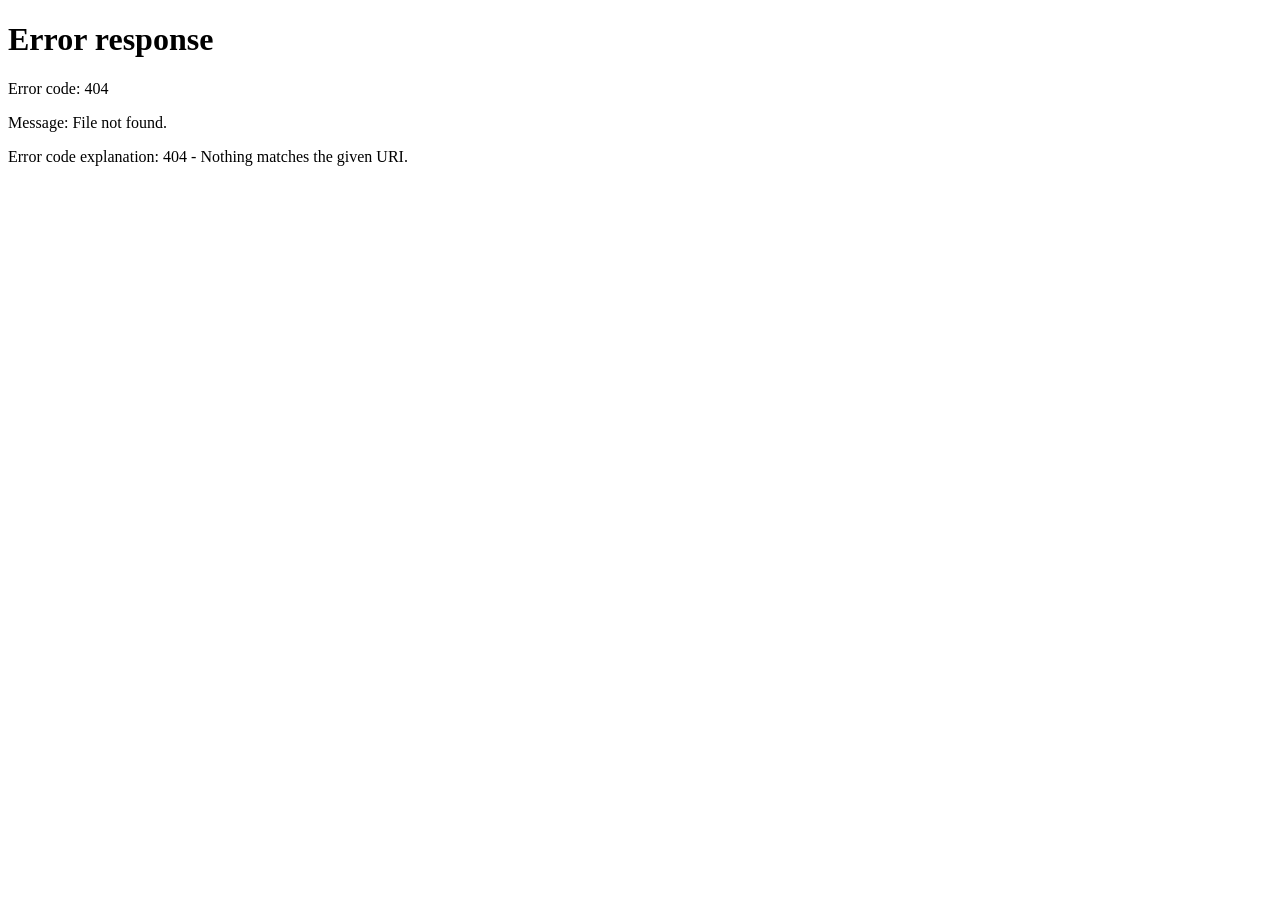
==== commit fc642c82: "Add files via upload" ====
--- a/index.html
+++ b/index.html
@@ -1,27 +1,2 @@
-<!doctype html>
-<html lang="el">
-<head>
-<meta charset="utf-8">
-<meta name="viewport" content="width=device-width,initial-scale=1,viewport-fit=cover">
-<meta name="theme-color" content="#06171F">
-<title>BiteCast</title>
-<link rel="manifest" href="manifest.webmanifest">
-<link rel="icon" href="icon-192.png">
-<link rel="apple-touch-icon" href="apple-touch-icon.png">
-<style>html,body{margin:0;height:100%;background:#06171F;color:#E6F1F2;font:16px system-ui,sans-serif}body{display:grid;place-items:center}a{color:#FF7A4D}</style>
-<script>
-/* BiteCast: η κύρια εφαρμογή είναι πλέον στο v4/. Η κλασική έκδοση μένει στο classic.html ως εφεδρεία.
-   Οι συντομεύσεις (?a=bite|trip|fc) περνούν στη νέα εφαρμογή. Ο service worker της ρίζας μένει για τις ειδοποιήσεις. */
-(function(){
-  var a=''; try{ a=new URLSearchParams(location.search).get('a')||''; }catch(e){}
-  var M={bite:'#new',trip:'#trip',fc:'#forecast',log:'#log',map:'#map',prof:'#profile'};
-  if(a&&!M[a]){ location.replace('classic.html'+location.search); return; }
-  /* σύνδεσμοι από email (επιβεβαίωση, νέος κωδικός) και ιστορικό ειδοποιήσεων: τα χειρίζεται η κλασική */
-  if(/access_token|type=recovery|error_description|^#inbox/.test(location.hash)){ location.replace('classic.html'+location.search+location.hash); return; }
-  try{ if('serviceWorker' in navigator) navigator.serviceWorker.register('sw.js').catch(function(){}); }catch(e){}
-  location.replace('v4/'+(M[a]||location.hash||''));
-})();
-</script>
-</head>
-<body><p>BiteCast… <a href="v4/">Άνοιγμα</a> · <a href="classic.html">Κλασική έκδοση</a></p></body>
-</html>
+<!doctype html><html lang="el"><head><meta charset="utf-8"><meta name="viewport" content="width=device-width,initial-scale=1"><title>Alkyon</title><style>html,body{margin:0;height:100%;background:#071431;color:#e6eef8;font:16px system-ui,sans-serif}body{display:grid;place-items:center;text-align:center;padding:20px}a{color:#f6b744}</style>
+<script src="go.js"></script></head><body><p><b>Η εφαρμογή λέγεται πλέον Alkyon</b><br>και μετακόμισε στη νέα διεύθυνση.<br><br><a href="https://dinospapani.github.io/Alkyon/">dinospapani.github.io/Alkyon</a><br><br><small>Τα δεδομένα σου μεταφέρονται αυτόματα. Στο iPhone: άνοιξε τη νέα εφαρμογή, συνδέσου στον λογαριασμό σου (Προφίλ › Λογαριασμός) και σβήσε το παλιό εικονίδιο μόνο αφού δεις τα ψάρια σου στη νέα.</small></p></body></html>
